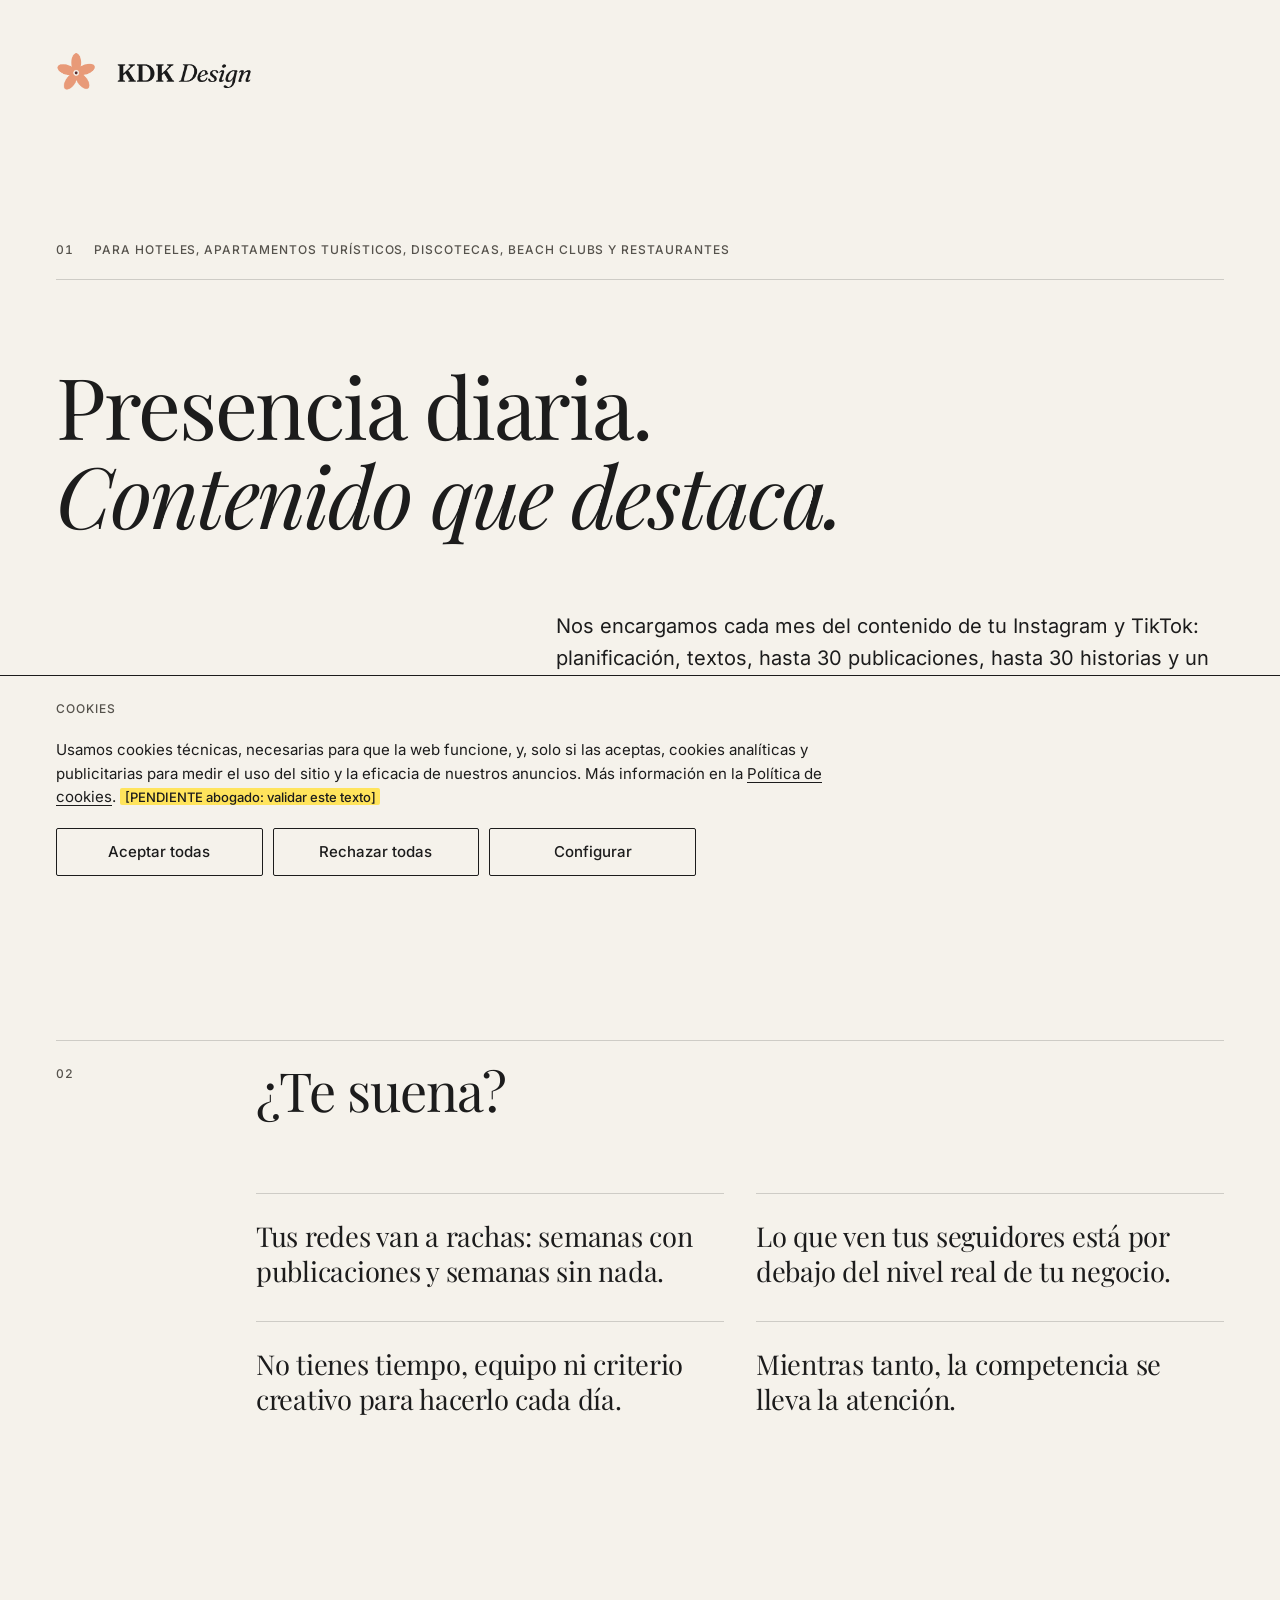
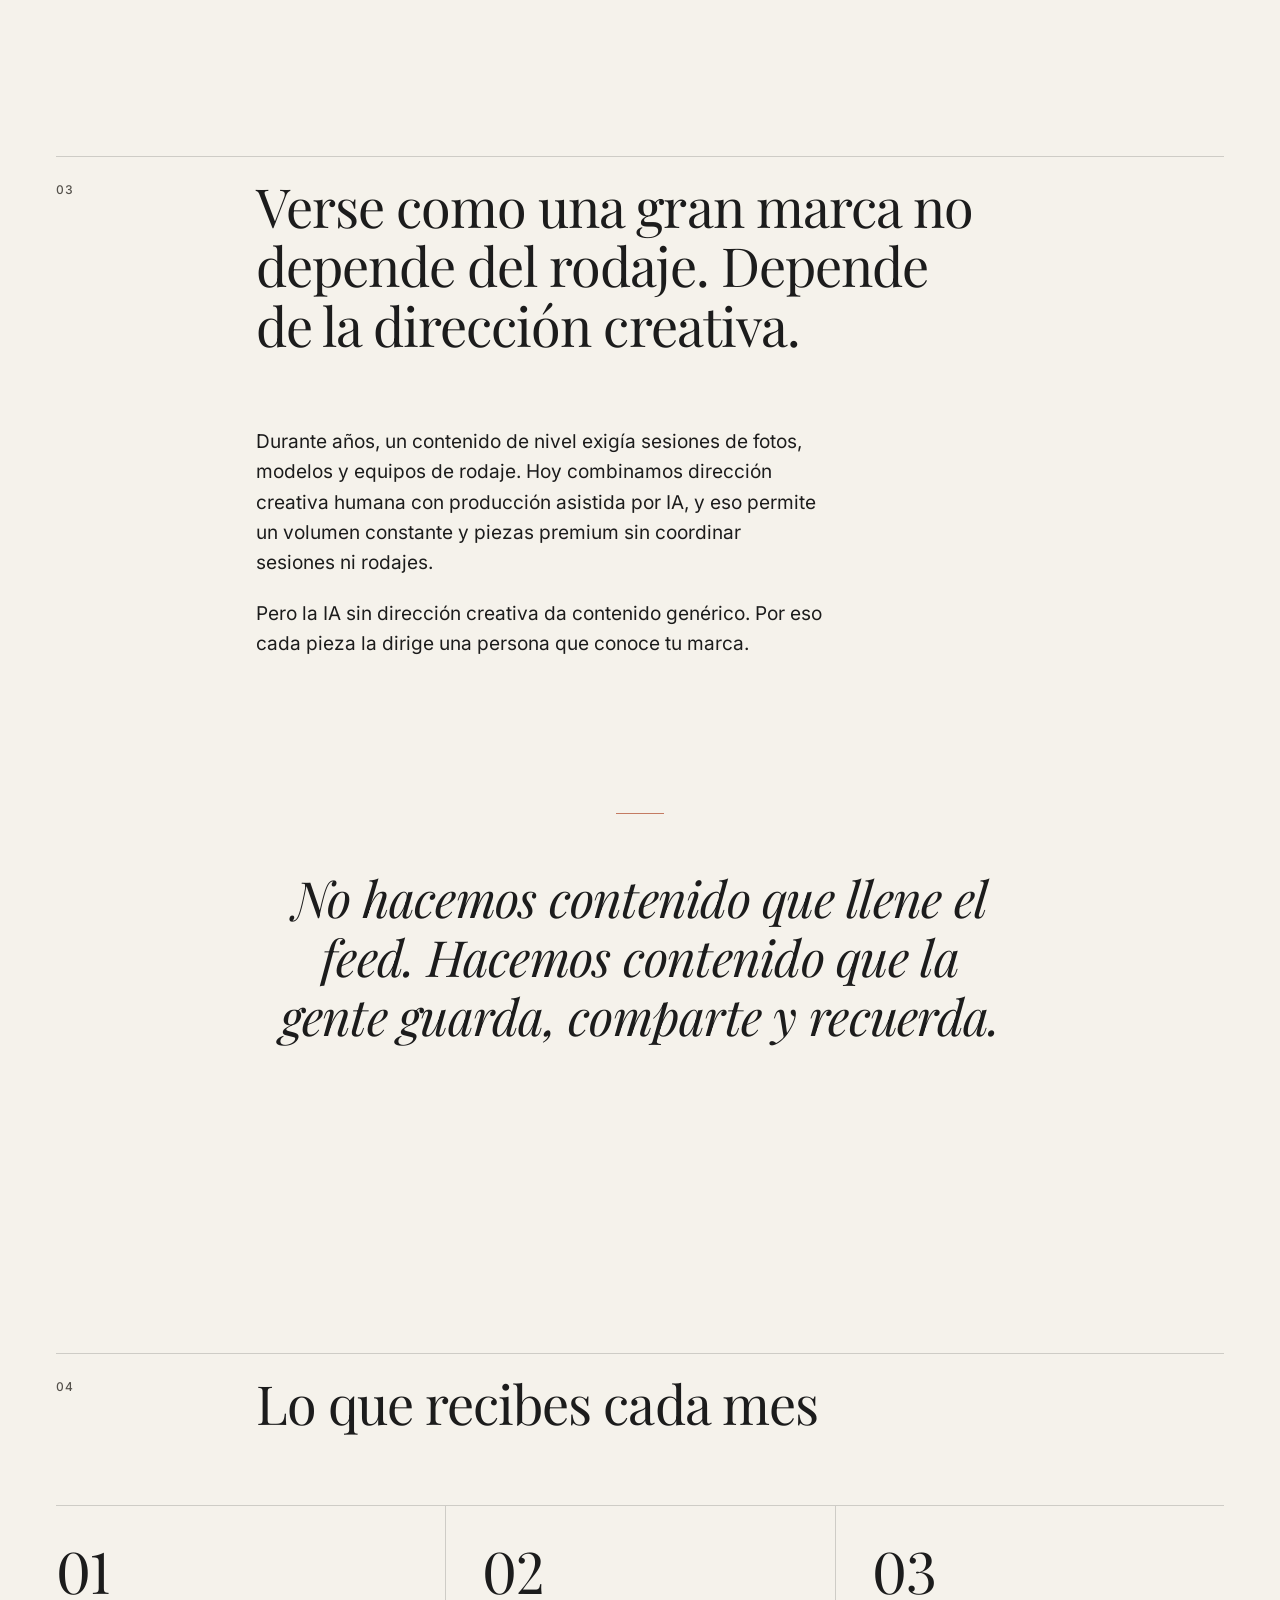
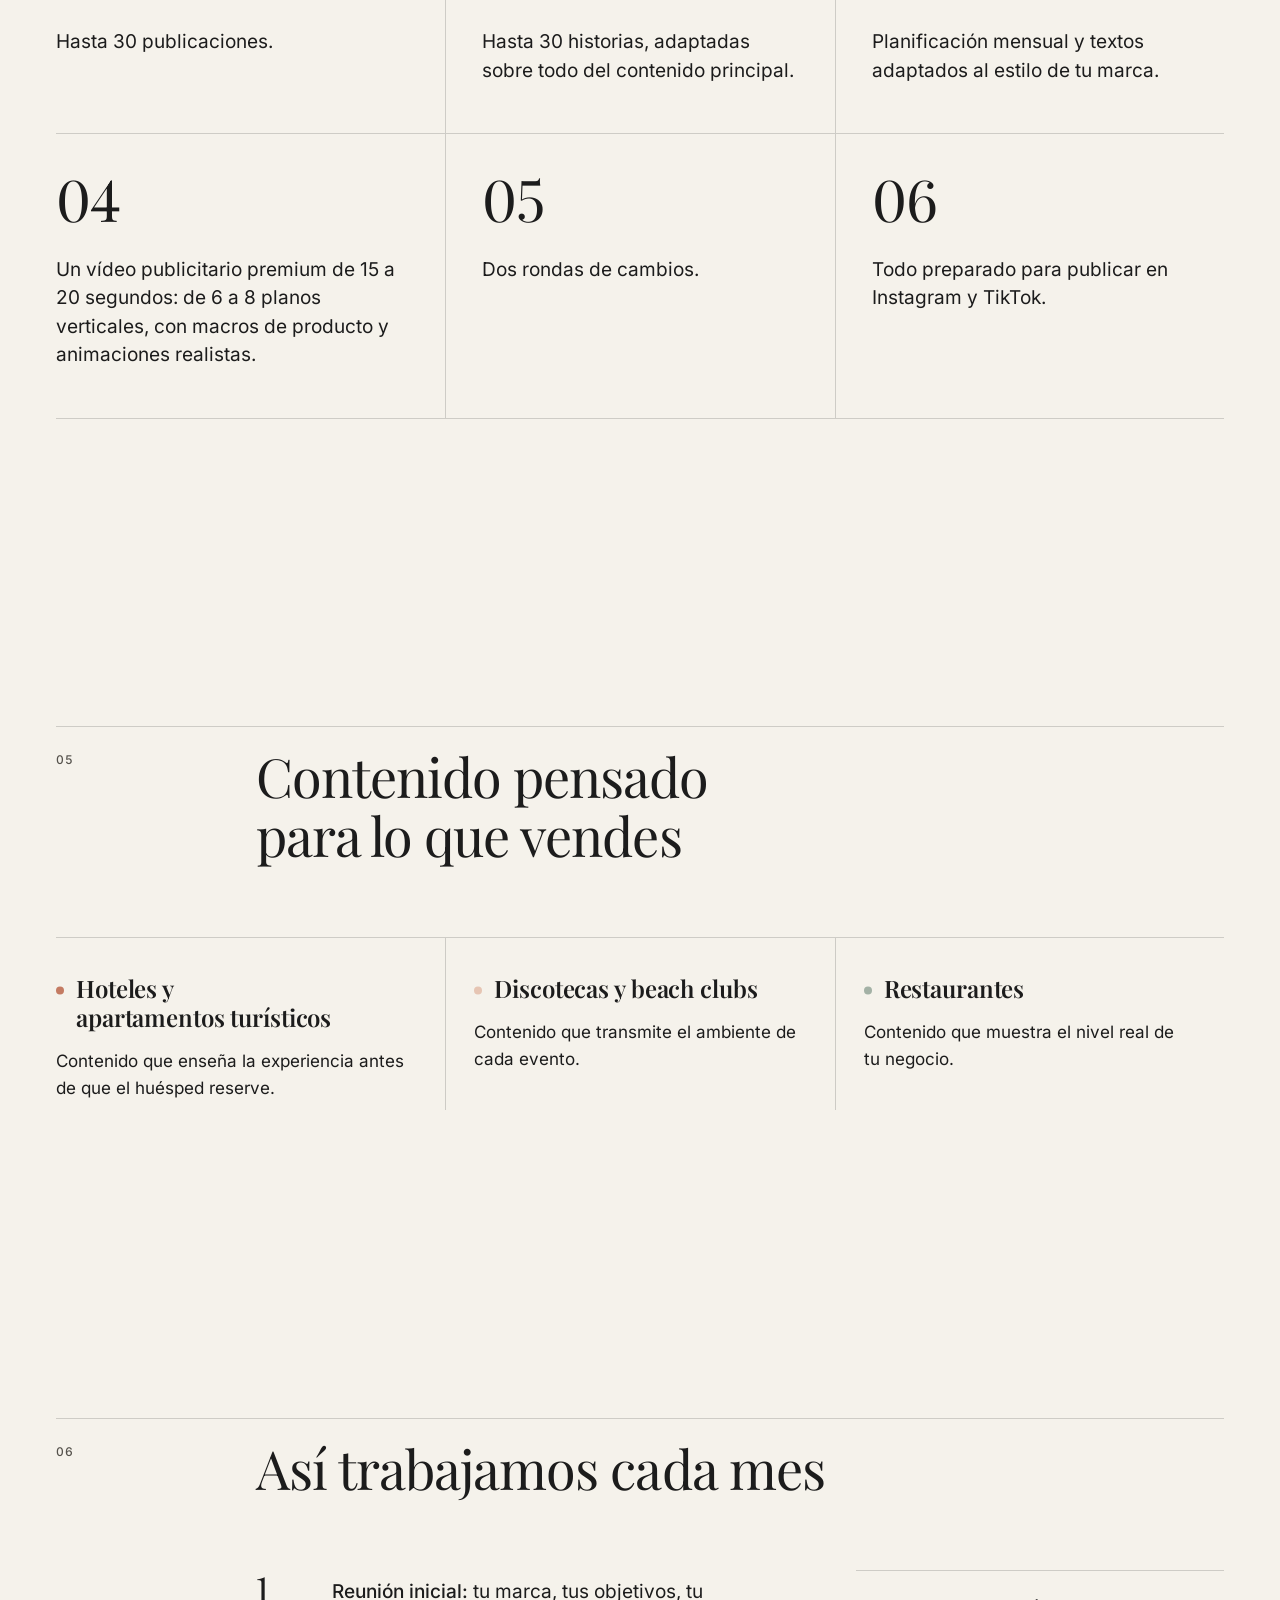
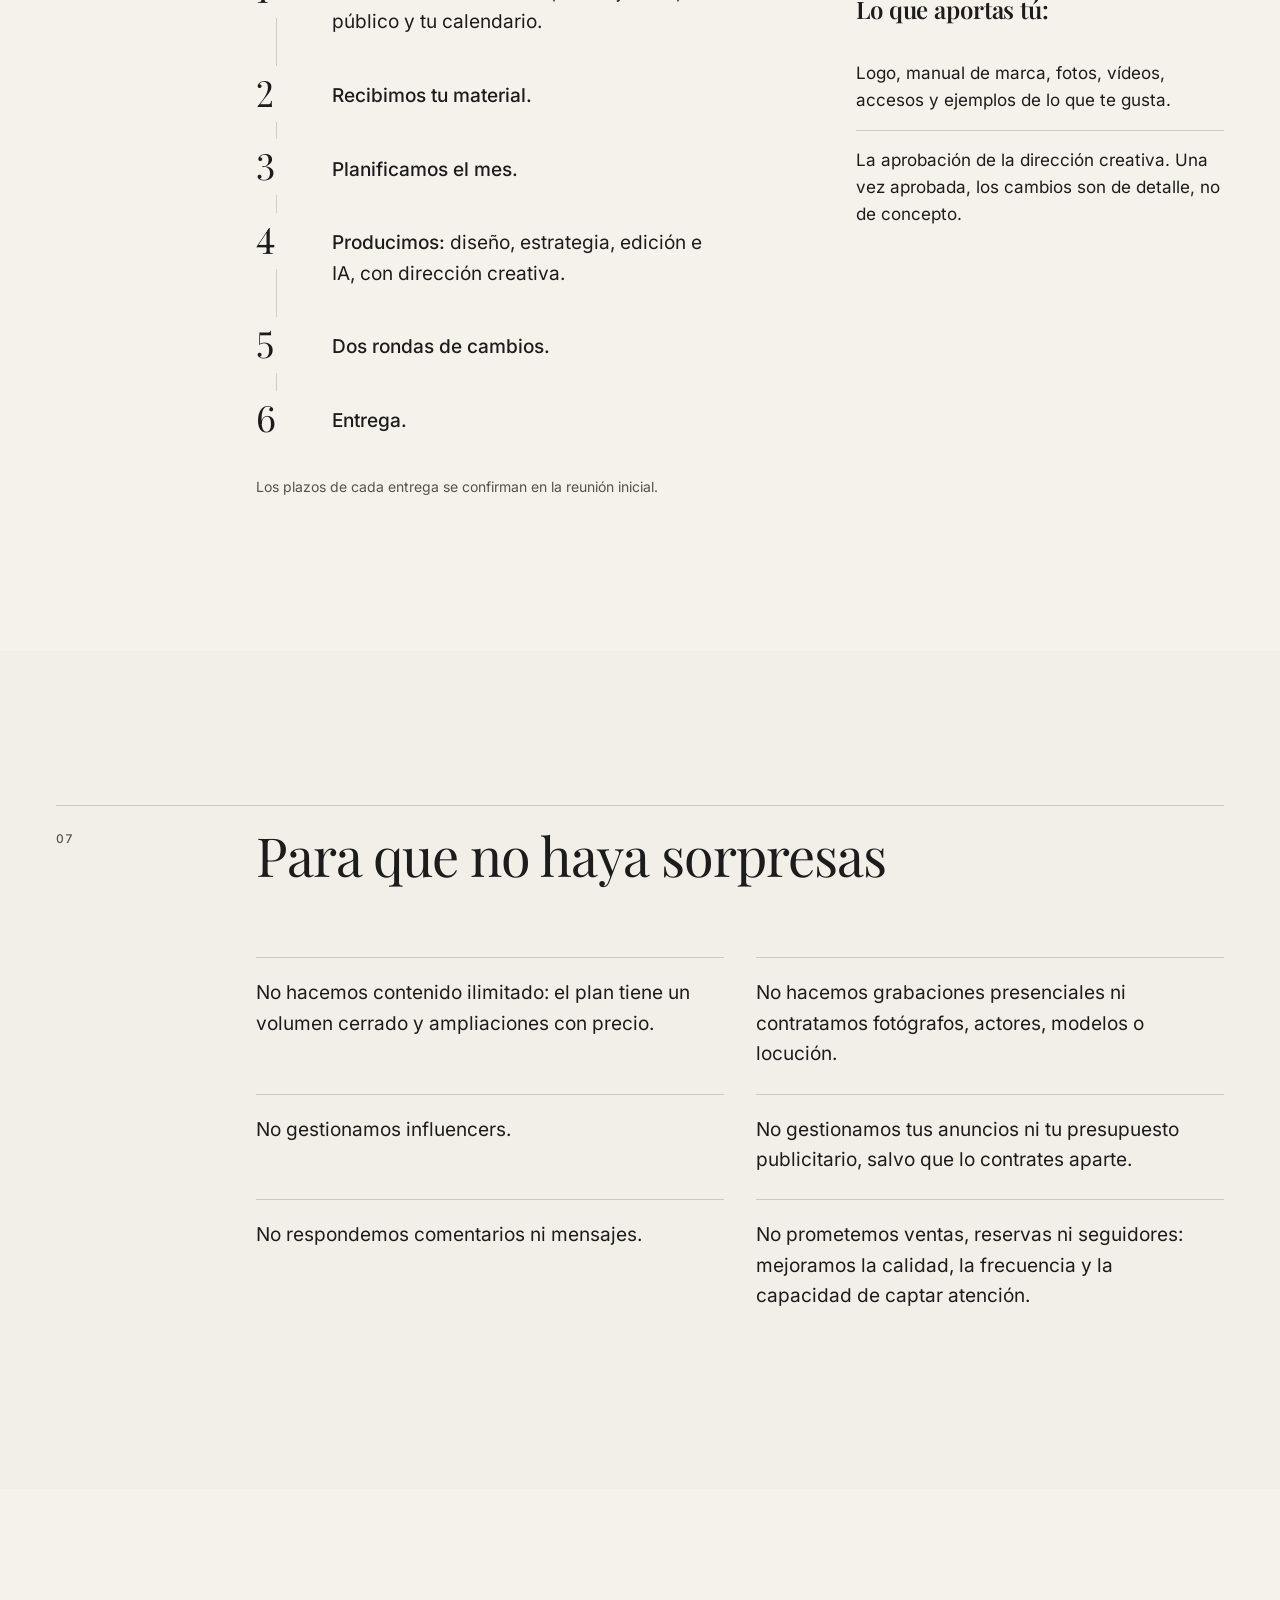
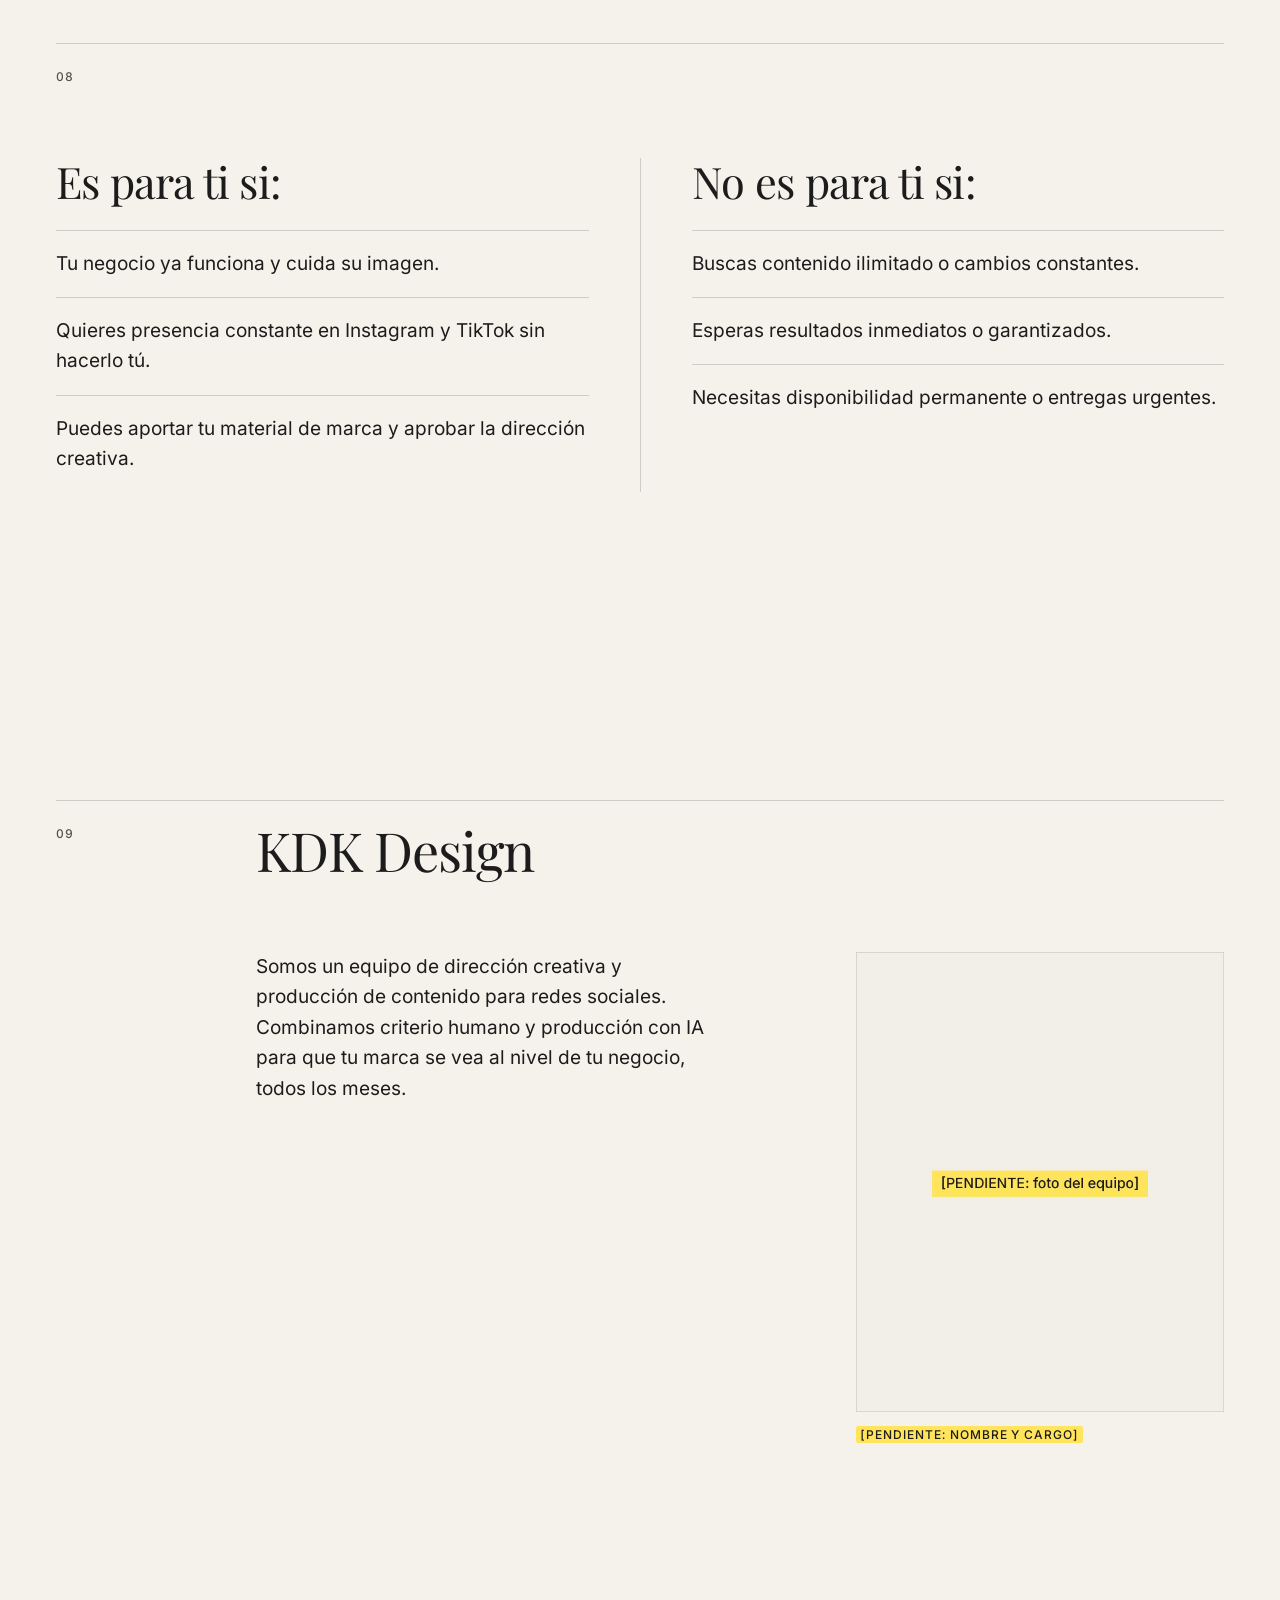
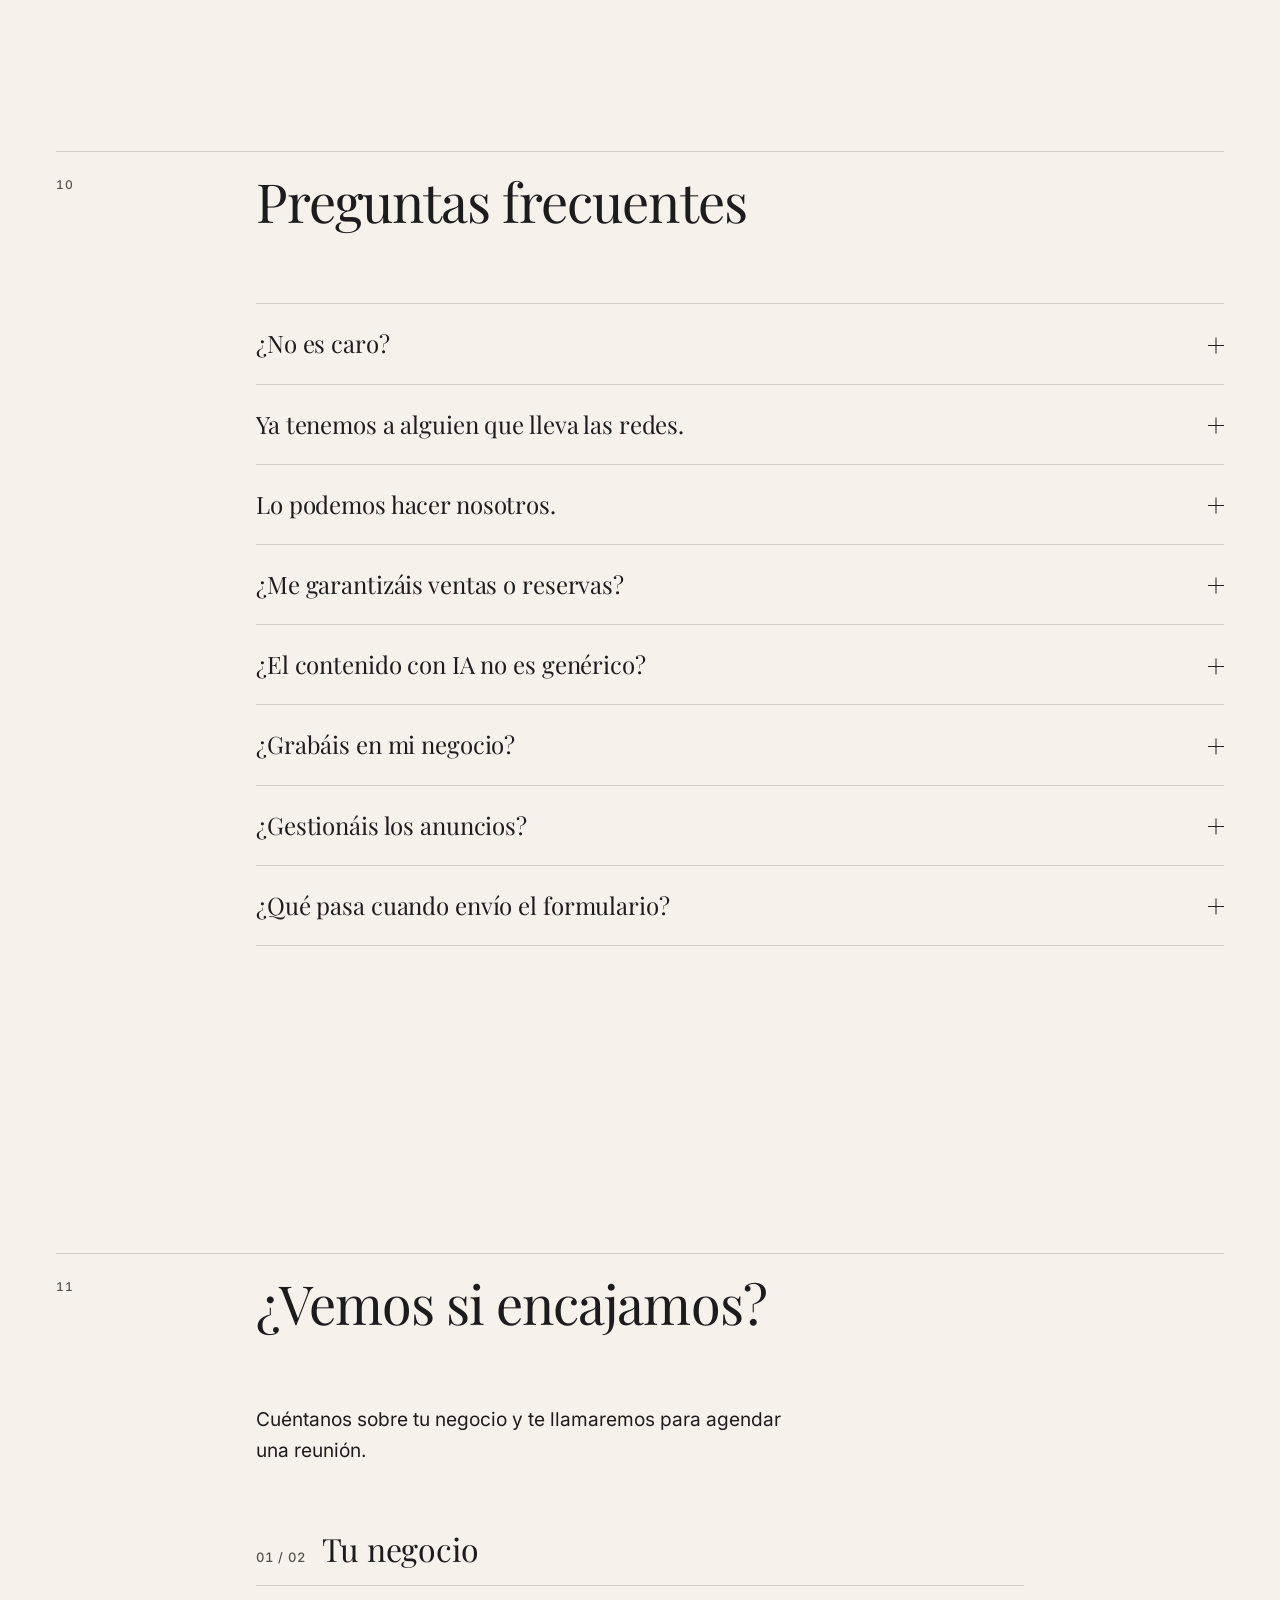
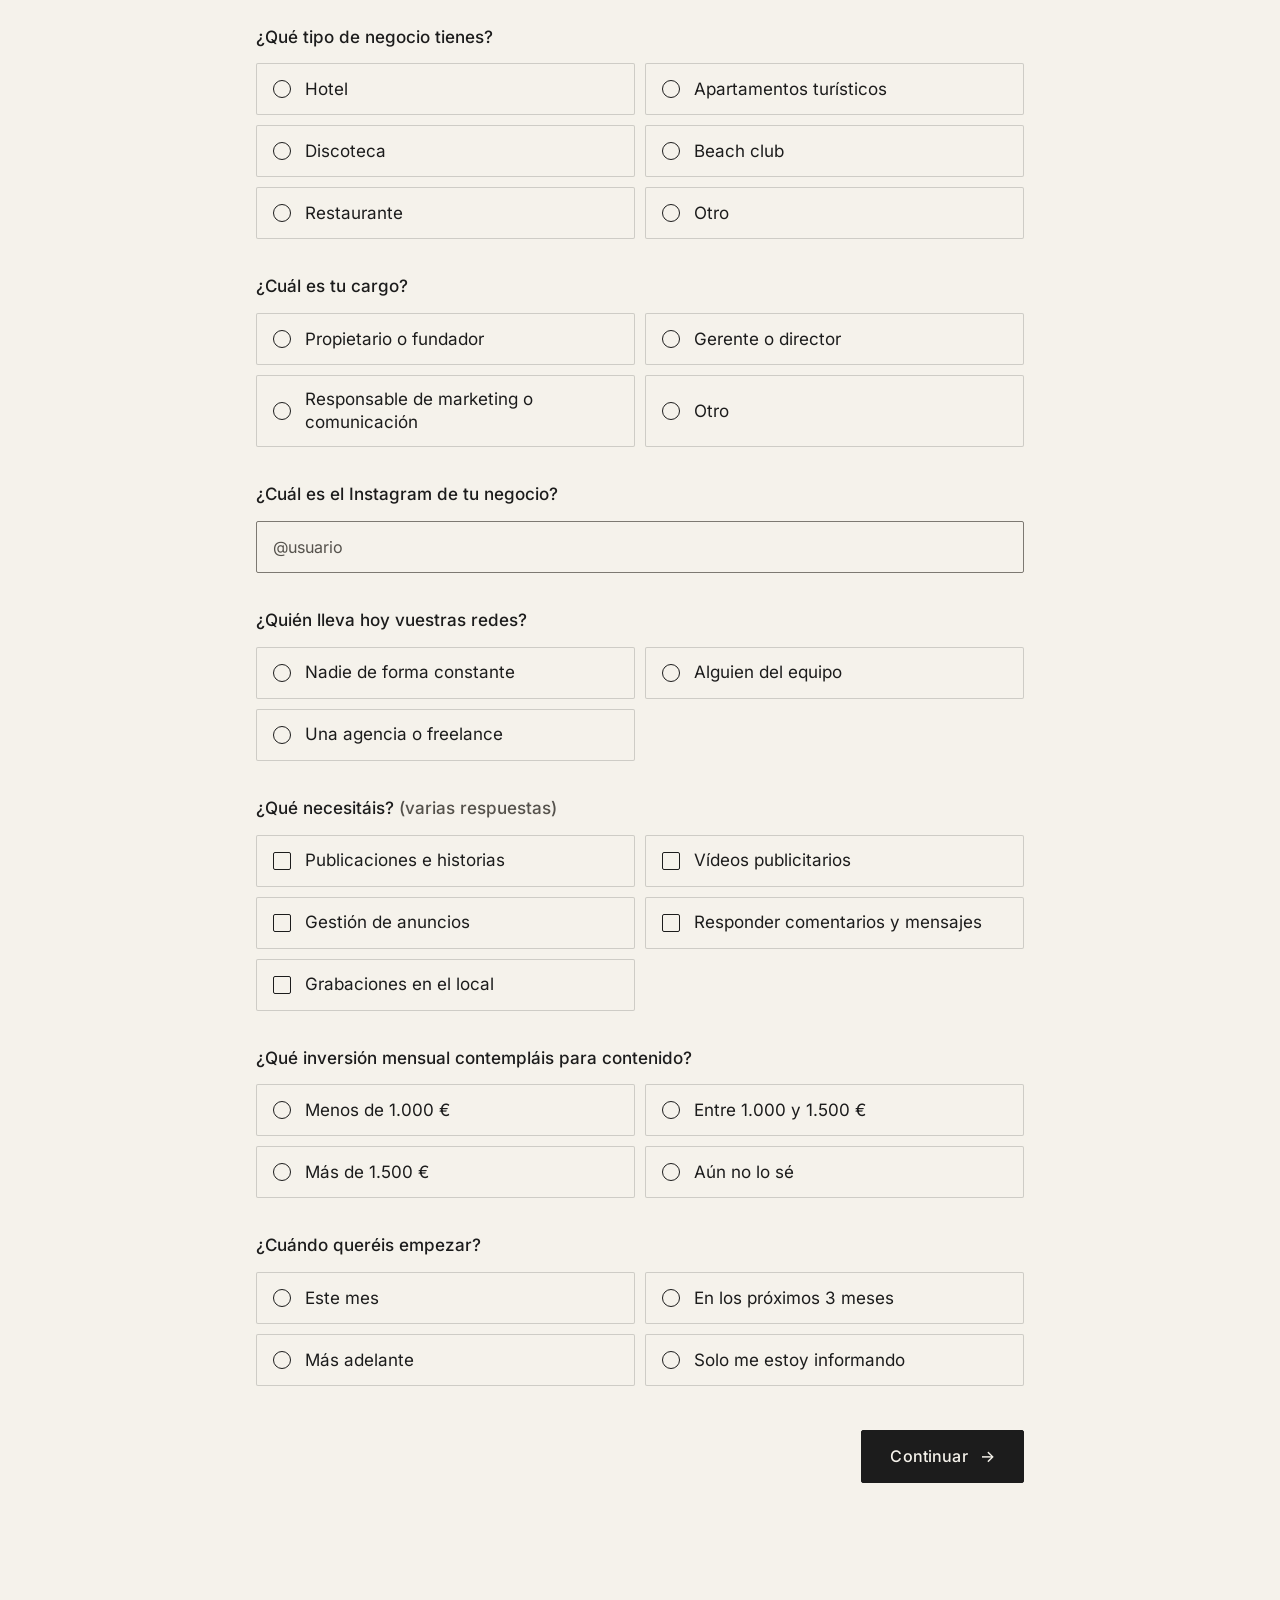
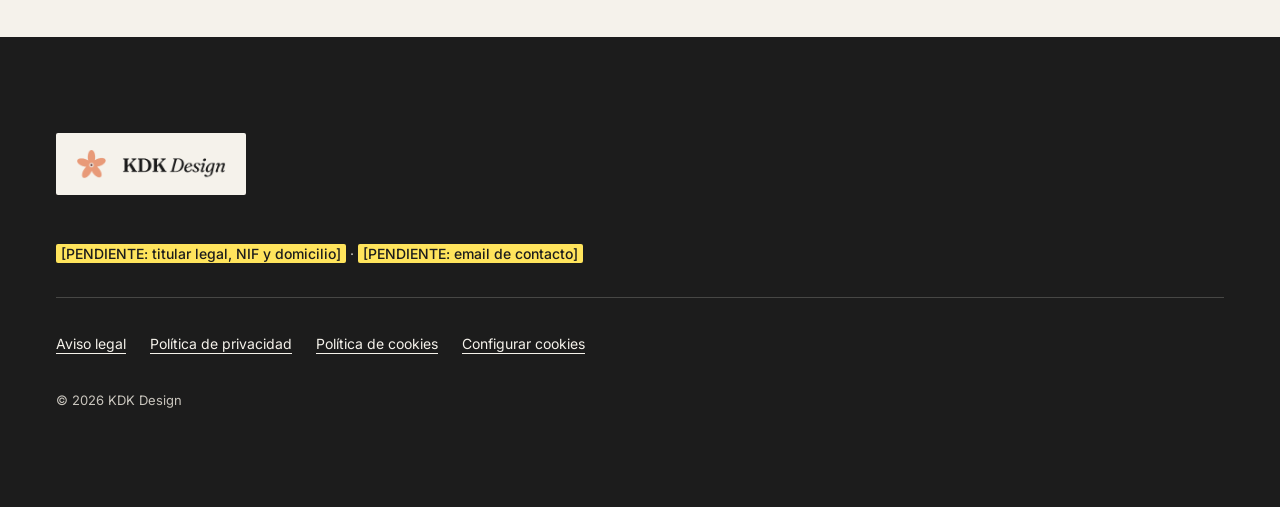
==== index.html @ 9c48042c "Landing de KDK Design: página, formulario, consentimiento y legales - index.html con el copy literal" ====
<!doctype html>
<html lang="es" data-raiz="">
<head>
  <meta charset="utf-8">
  <meta name="viewport" content="width=device-width, initial-scale=1, viewport-fit=cover">
  <title>KDK Design · Presencia diaria. Contenido que destaca.</title>
  <meta name="description" content="Nos encargamos cada mes del contenido de tu Instagram y TikTok: planificación, textos, hasta 30 publicaciones, hasta 30 historias y un vídeo publicitario premium. Tú apruebas la dirección creativa y nosotros producimos, sin que tengas que dedicarle tu día a día.">
  <!-- Landing de pauta: no se indexa, pero se siguen los enlaces. -->
  <meta name="robots" content="noindex, follow">
  <meta name="theme-color" content="#F5F2EB">
  <link rel="icon" type="image/png" sizes="64x64" href="assets/img/favicon.png">
  <link rel="apple-touch-icon" href="assets/img/apple-touch-icon.png">
  <link rel="preload" href="assets/fonts/playfair-display-400.woff2" as="font" type="font/woff2" crossorigin>
  <link rel="preload" href="assets/fonts/playfair-display-400-italic.woff2" as="font" type="font/woff2" crossorigin>
  <link rel="preload" href="assets/fonts/inter-400.woff2" as="font" type="font/woff2" crossorigin>
  <link rel="stylesheet" href="assets/css/styles.css">
  <script>document.documentElement.classList.add("js");</script>
  <!-- Configuración y consentimiento: se cargan antes que nada (consentimiento denegado por defecto). -->
  <script src="assets/js/config.js"></script>
  <script src="assets/js/consent.js"></script>
  <script src="assets/js/datalayer.js" defer></script>
  <script src="assets/js/portafolio.js" defer></script>
  <script src="assets/js/formulario.js" defer></script>
  <script src="assets/js/main.js" defer></script>
</head>
<body class="con-barra-fija">

  <header class="barra" id="inicio">
    <div class="contenedor">
      <a class="barra__logo" href="#inicio">
        <img src="assets/img/logo-kdk.png" alt="KDK Design" width="660" height="131">
      </a>
    </div>
  </header>

  <main>

    <!-- 01 · Cabecera (tipográfica, sin imágenes) -->
    <section class="cabecera" data-seccion aria-labelledby="titulo-cabecera">
      <div class="contenedor rejilla">
        <p class="cabecera__antetitulo meta">
          <span class="num" data-num aria-hidden="true">01</span>
          <span>Para hoteles, apartamentos turísticos, discotecas, beach clubs y restaurantes</span>
        </p>
        <h1 id="titulo-cabecera" class="cabecera__titulo">
          <span>Presencia diaria.</span>
          <span class="italica">Contenido que destaca.</span>
        </h1>
        <div class="cabecera__cuerpo">
          <p class="cabecera__subtitulo">Nos encargamos cada mes del contenido de tu Instagram y TikTok: planificación, textos, hasta 30 publicaciones, hasta 30 historias y un vídeo publicitario premium. Tú apruebas la dirección creativa y nosotros producimos, sin que tengas que dedicarle tu día a día.</p>
          <div class="cabecera__accion">
            <a class="cta" href="#formulario" data-cta="hero">Ver si encajamos <span class="flecha" aria-hidden="true">→</span></a>
            <p class="nota">Unas preguntas sobre tu negocio y te llamamos para agendar una reunión.</p>
          </div>
        </div>
      </div>
    </section>

    <!-- 02 · El problema -->
    <section class="seccion" data-seccion aria-labelledby="titulo-problema">
      <div class="contenedor rejilla">
        <header class="seccion__cabecera" data-reveal>
          <span class="num" data-num aria-hidden="true">02</span>
          <h2 id="titulo-problema">¿Te suena?</h2>
        </header>
        <ul class="problemas col-contenido" role="list" data-reveal>
          <li>Tus redes van a rachas: semanas con publicaciones y semanas sin nada.</li>
          <li>Lo que ven tus seguidores está por debajo del nivel real de tu negocio.</li>
          <li>No tienes tiempo, equipo ni criterio creativo para hacerlo cada día.</li>
          <li>Mientras tanto, la competencia se lleva la atención.</li>
        </ul>
      </div>
    </section>

    <!-- 03 · La idea -->
    <section class="seccion" data-seccion aria-labelledby="titulo-idea">
      <div class="contenedor rejilla">
        <header class="seccion__cabecera" data-reveal>
          <span class="num" data-num aria-hidden="true">03</span>
          <h2 id="titulo-idea">Verse como una gran marca no depende del rodaje. Depende de la dirección creativa.</h2>
        </header>
        <div class="idea__texto col-texto" data-reveal>
          <p>Durante años, un contenido de nivel exigía sesiones de fotos, modelos y equipos de rodaje. Hoy combinamos dirección creativa humana con producción asistida por IA, y eso permite un volumen constante y piezas premium sin coordinar sesiones ni rodajes.</p>
          <p>Pero la IA sin dirección creativa da contenido genérico. Por eso cada pieza la dirige una persona que conoce tu marca.</p>
        </div>
        <div class="cita" data-reveal>
          <p>No hacemos contenido que llene el feed. Hacemos contenido que la gente guarda, comparte y recuerda.</p>
        </div>
      </div>
    </section>

    <!-- 04 · Qué incluye cada mes -->
    <section class="seccion" id="incluye" data-seccion aria-labelledby="titulo-incluye">
      <div class="contenedor rejilla">
        <header class="seccion__cabecera" data-reveal>
          <span class="num" data-num aria-hidden="true">04</span>
          <h2 id="titulo-incluye">Lo que recibes cada mes</h2>
        </header>
        <ol class="incluye" role="list" data-reveal>
          <li><span class="incluye__num" aria-hidden="true">01</span><p>Hasta 30 publicaciones.</p></li>
          <li><span class="incluye__num" aria-hidden="true">02</span><p>Hasta 30 historias, adaptadas sobre todo del contenido principal.</p></li>
          <li><span class="incluye__num" aria-hidden="true">03</span><p>Planificación mensual y textos adaptados al estilo de tu marca.</p></li>
          <li><span class="incluye__num" aria-hidden="true">04</span><p>Un vídeo publicitario premium de 15 a 20 segundos: de 6 a 8 planos verticales, con macros de producto y animaciones realistas.</p></li>
          <li><span class="incluye__num" aria-hidden="true">05</span><p>Dos rondas de cambios.</p></li>
          <li><span class="incluye__num" aria-hidden="true">06</span><p>Todo preparado para publicar en Instagram y TikTok.</p></li>
        </ol>
      </div>
    </section>

    <!-- 05 · El vídeo premium y 06 · Portafolio: los inserta portafolio.js
         solo si hay VIDEO_URL y al menos 3 piezas en PORTAFOLIO (config.js). -->

    <!-- 07 · Por tipo de negocio -->
    <section class="seccion" data-seccion aria-labelledby="titulo-sectores">
      <div class="contenedor rejilla">
        <header class="seccion__cabecera" data-reveal>
          <span class="num" data-num aria-hidden="true">05</span>
          <h2 id="titulo-sectores">Contenido pensado para lo que vendes</h2>
        </header>
        <div class="sectores" data-reveal>
          <article class="sector">
            <h3><span class="punto punto--terracota" aria-hidden="true"></span>Hoteles y apartamentos turísticos</h3>
            <p>Contenido que enseña la experiencia antes de que el huésped reserve.</p>
          </article>
          <article class="sector">
            <h3><span class="punto punto--melocoton" aria-hidden="true"></span>Discotecas y beach clubs</h3>
            <p>Contenido que transmite el ambiente de cada evento.</p>
          </article>
          <article class="sector">
            <h3><span class="punto punto--salvia" aria-hidden="true"></span>Restaurantes</h3>
            <p>Contenido que muestra el nivel real de tu negocio.</p>
          </article>
        </div>
      </div>
    </section>

    <!-- 08 · Cómo trabajamos -->
    <section class="seccion" data-seccion aria-labelledby="titulo-trabajo">
      <div class="contenedor rejilla">
        <header class="seccion__cabecera" data-reveal>
          <span class="num" data-num aria-hidden="true">06</span>
          <h2 id="titulo-trabajo">Así trabajamos cada mes</h2>
        </header>
        <div class="pasos-bloque col-contenido" data-reveal>
          <ol class="pasos" role="list">
            <li><span class="paso__num" aria-hidden="true">1</span><p><strong>Reunión inicial:</strong> tu marca, tus objetivos, tu público y tu calendario.</p></li>
            <li><span class="paso__num" aria-hidden="true">2</span><p><strong>Recibimos tu material.</strong></p></li>
            <li><span class="paso__num" aria-hidden="true">3</span><p><strong>Planificamos el mes.</strong></p></li>
            <li><span class="paso__num" aria-hidden="true">4</span><p><strong>Producimos:</strong> diseño, estrategia, edición e IA, con dirección creativa.</p></li>
            <li><span class="paso__num" aria-hidden="true">5</span><p><strong>Dos rondas de cambios.</strong></p></li>
            <li><span class="paso__num" aria-hidden="true">6</span><p><strong>Entrega.</strong></p></li>
          </ol>
          <p class="trabajo__nota nota">Los plazos de cada entrega se confirman en la reunión inicial.</p>
        </div>
        <div class="aportas col-contenido" data-reveal>
          <h3>Lo que aportas tú:</h3>
          <ul role="list">
            <li>Logo, manual de marca, fotos, vídeos, accesos y ejemplos de lo que te gusta.</li>
            <li>La aprobación de la dirección creativa. Una vez aprobada, los cambios son de detalle, no de concepto.</li>
          </ul>
        </div>
      </div>
    </section>

    <!-- 09 · Lo que no hacemos -->
    <section class="seccion seccion--calida" data-seccion aria-labelledby="titulo-no-hacemos">
      <div class="contenedor rejilla">
        <header class="seccion__cabecera" data-reveal>
          <span class="num" data-num aria-hidden="true">07</span>
          <h2 id="titulo-no-hacemos">Para que no haya sorpresas</h2>
        </header>
        <ul class="no-hacemos col-contenido" role="list" data-reveal>
          <li>No hacemos contenido ilimitado: el plan tiene un volumen cerrado y ampliaciones con precio.</li>
          <li>No hacemos grabaciones presenciales ni contratamos fotógrafos, actores, modelos o locución.</li>
          <li>No gestionamos influencers.</li>
          <li>No gestionamos tus anuncios ni tu presupuesto publicitario, salvo que lo contrates aparte.</li>
          <li>No respondemos comentarios ni mensajes.</li>
          <li>No prometemos ventas, reservas ni seguidores: mejoramos la calidad, la frecuencia y la capacidad de captar atención.</li>
        </ul>
      </div>
    </section>

    <!-- 10 · Para quién es y para quién no -->
    <section class="seccion" data-seccion aria-labelledby="titulo-es-para-ti titulo-no-es-para-ti">
      <div class="contenedor rejilla">
        <div class="seccion__cabecera" data-reveal>
          <span class="num" data-num aria-hidden="true">08</span>
        </div>
        <div class="encaje" data-reveal>
          <div class="encaje__columna">
            <h2 id="titulo-es-para-ti">Es para ti si:</h2>
            <ul role="list">
              <li>Tu negocio ya funciona y cuida su imagen.</li>
              <li>Quieres presencia constante en Instagram y TikTok sin hacerlo tú.</li>
              <li>Puedes aportar tu material de marca y aprobar la dirección creativa.</li>
            </ul>
          </div>
          <div class="encaje__columna">
            <h2 id="titulo-no-es-para-ti">No es para ti si:</h2>
            <ul role="list">
              <li>Buscas contenido ilimitado o cambios constantes.</li>
              <li>Esperas resultados inmediatos o garantizados.</li>
              <li>Necesitas disponibilidad permanente o entregas urgentes.</li>
            </ul>
          </div>
        </div>
      </div>
    </section>

    <!-- 11 · Quiénes somos -->
    <section class="seccion" data-seccion aria-labelledby="titulo-equipo">
      <div class="contenedor rejilla">
        <header class="seccion__cabecera" data-reveal>
          <span class="num" data-num aria-hidden="true">09</span>
          <h2 id="titulo-equipo">KDK Design</h2>
        </header>
        <div class="equipo__texto col-contenido" data-reveal>
          <p>Somos un equipo de dirección creativa y producción de contenido para redes sociales. Combinamos criterio humano y producción con IA para que tu marca se vea al nivel de tu negocio, todos los meses.</p>
        </div>
        <figure class="equipo__foto" data-reveal>
          <!-- Sustituye assets/img/foto-equipo.jpg por la foto real y ajusta width/height a sus medidas. -->
          <img src="assets/img/foto-equipo.jpg" alt="Equipo de KDK Design" width="1200" height="1500" loading="lazy" decoding="async">
          <figcaption class="meta" data-pie-foto><span class="pendiente">[PENDIENTE: nombre y cargo]</span></figcaption>
        </figure>
      </div>
    </section>

    <!-- 12 · Preguntas frecuentes -->
    <section class="seccion" data-seccion aria-labelledby="titulo-faq">
      <div class="contenedor rejilla">
        <header class="seccion__cabecera" data-reveal>
          <span class="num" data-num aria-hidden="true">10</span>
          <h2 id="titulo-faq">Preguntas frecuentes</h2>
        </header>
        <div class="faq col-contenido" data-reveal>
          <details>
            <summary><span class="faq__pregunta">¿No es caro?</span><span class="faq__icono" aria-hidden="true"></span></summary>
            <p class="faq__respuesta">Incluye planificación, hasta 30 publicaciones, hasta 30 historias, textos, adaptación a tu marca y un vídeo premium al mes. Sustituye coordinar a varias personas, con un coste controlado.</p>
          </details>
          <details>
            <summary><span class="faq__pregunta">Ya tenemos a alguien que lleva las redes.</span><span class="faq__icono" aria-hidden="true"></span></summary>
            <p class="faq__respuesta">Complementamos, no sustituimos: más capacidad, dirección creativa y piezas premium.</p>
          </details>
          <details>
            <summary><span class="faq__pregunta">Lo podemos hacer nosotros.</span><span class="faq__icono" aria-hidden="true"></span></summary>
            <p class="faq__respuesta">Pregúntate cuánto tiempo os consume, con qué frecuencia publicáis y si lo que publicáis refleja el nivel de vuestro negocio.</p>
          </details>
          <details>
            <summary><span class="faq__pregunta">¿Me garantizáis ventas o reservas?</span><span class="faq__icono" aria-hidden="true"></span></summary>
            <p class="faq__respuesta">No prometemos ventas ni reservas. Mejoramos la calidad, la frecuencia y la capacidad de captar atención. El resultado depende también de tu oferta, tu reputación, tus precios y cómo vendes.</p>
          </details>
          <details>
            <summary><span class="faq__pregunta">¿El contenido con IA no es genérico?</span><span class="faq__icono" aria-hidden="true"></span></summary>
            <p class="faq__respuesta">Solo si se usa sin dirección creativa. Cada pieza la dirige una persona que conoce tu marca.</p>
          </details>
          <details>
            <summary><span class="faq__pregunta">¿Grabáis en mi negocio?</span><span class="faq__icono" aria-hidden="true"></span></summary>
            <p class="faq__respuesta">No hacemos grabaciones presenciales. Trabajamos con tu material y con producción asistida por IA.</p>
          </details>
          <details>
            <summary><span class="faq__pregunta">¿Gestionáis los anuncios?</span><span class="faq__icono" aria-hidden="true"></span></summary>
            <p class="faq__respuesta">No están incluidos. Se pueden contratar aparte.</p>
          </details>
          <details>
            <summary><span class="faq__pregunta">¿Qué pasa cuando envío el formulario?</span><span class="faq__icono" aria-hidden="true"></span></summary>
            <p class="faq__respuesta">En unos minutos te llamará el asistente de inteligencia artificial de KDK Design para confirmar tu interés y agendar una reunión con nuestro equipo.</p>
          </details>
        </div>
      </div>
    </section>

    <!-- 13 · Cierre y formulario -->
    <section class="seccion" id="formulario" data-seccion aria-labelledby="titulo-formulario">
      <div class="contenedor rejilla">
        <header class="seccion__cabecera">
          <span class="num" data-num aria-hidden="true">11</span>
          <h2 id="titulo-formulario">¿Vemos si encajamos?</h2>
        </header>
        <div class="formulario__intro col-contenido">
          <p>Cuéntanos sobre tu negocio y te llamaremos para agendar una reunión.</p>
        </div>

        <div class="formulario__caja" data-form-caja>
          <noscript>
            <p class="formulario__error-envio">Para enviar el formulario necesitas activar JavaScript en tu navegador.</p>
          </noscript>

          <form id="form-lead" class="formulario" novalidate>

            <!-- Paso 1 · Tu negocio -->
            <div class="formulario__paso" data-paso="1" data-activo="true">
              <h3 class="formulario__paso-titulo" tabindex="-1"><span class="num">01 / 02</span>Tu negocio</h3>

              <fieldset class="campo" data-campo="tipo_negocio">
                <legend class="campo__etiqueta">¿Qué tipo de negocio tienes?</legend>
                <div class="opciones">
                  <label class="opcion"><input type="radio" name="tipo_negocio" value="hotel" required><span>Hotel</span></label>
                  <label class="opcion"><input type="radio" name="tipo_negocio" value="apartamentos-turisticos"><span>Apartamentos turísticos</span></label>
                  <label class="opcion"><input type="radio" name="tipo_negocio" value="discoteca"><span>Discoteca</span></label>
                  <label class="opcion"><input type="radio" name="tipo_negocio" value="beach-club"><span>Beach club</span></label>
                  <label class="opcion"><input type="radio" name="tipo_negocio" value="restaurante"><span>Restaurante</span></label>
                  <label class="opcion"><input type="radio" name="tipo_negocio" value="otro"><span>Otro</span></label>
                </div>
                <p class="campo__error" id="error-tipo_negocio"></p>
              </fieldset>

              <fieldset class="campo" data-campo="cargo">
                <legend class="campo__etiqueta">¿Cuál es tu cargo?</legend>
                <div class="opciones">
                  <label class="opcion"><input type="radio" name="cargo" value="propietario-fundador" required><span>Propietario o fundador</span></label>
                  <label class="opcion"><input type="radio" name="cargo" value="gerente-director"><span>Gerente o director</span></label>
                  <label class="opcion"><input type="radio" name="cargo" value="responsable-marketing"><span>Responsable de marketing o comunicación</span></label>
                  <label class="opcion"><input type="radio" name="cargo" value="otro"><span>Otro</span></label>
                </div>
                <p class="campo__error" id="error-cargo"></p>
              </fieldset>

              <div class="campo" data-campo="instagram">
                <label class="campo__etiqueta" for="f-instagram">¿Cuál es el Instagram de tu negocio?</label>
                <input class="campo__control" id="f-instagram" name="instagram" type="text" placeholder="@usuario" autocomplete="off" autocapitalize="none" autocorrect="off" spellcheck="false" maxlength="200" required>
                <p class="campo__error" id="error-instagram"></p>
              </div>

              <fieldset class="campo" data-campo="gestion_actual">
                <legend class="campo__etiqueta">¿Quién lleva hoy vuestras redes?</legend>
                <div class="opciones">
                  <label class="opcion"><input type="radio" name="gestion_actual" value="nadie" required><span>Nadie de forma constante</span></label>
                  <label class="opcion"><input type="radio" name="gestion_actual" value="alguien-del-equipo"><span>Alguien del equipo</span></label>
                  <label class="opcion"><input type="radio" name="gestion_actual" value="agencia-freelance"><span>Una agencia o freelance</span></label>
                </div>
                <p class="campo__error" id="error-gestion_actual"></p>
              </fieldset>

              <fieldset class="campo" data-campo="necesidades">
                <legend class="campo__etiqueta">¿Qué necesitáis? <span class="texto-suave">(varias respuestas)</span></legend>
                <div class="opciones">
                  <label class="opcion"><input type="checkbox" name="necesidades" value="publicaciones-historias"><span>Publicaciones e historias</span></label>
                  <label class="opcion"><input type="checkbox" name="necesidades" value="videos-publicitarios"><span>Vídeos publicitarios</span></label>
                  <label class="opcion"><input type="checkbox" name="necesidades" value="gestion-anuncios"><span>Gestión de anuncios</span></label>
                  <label class="opcion"><input type="checkbox" name="necesidades" value="responder-comentarios-mensajes"><span>Responder comentarios y mensajes</span></label>
                  <label class="opcion"><input type="checkbox" name="necesidades" value="grabaciones-local"><span>Grabaciones en el local</span></label>
                </div>
                <p class="campo__error" id="error-necesidades"></p>
              </fieldset>

              <fieldset class="campo" data-campo="inversion_mensual">
                <legend class="campo__etiqueta">¿Qué inversión mensual contempláis para contenido?</legend>
                <div class="opciones">
                  <label class="opcion"><input type="radio" name="inversion_mensual" value="menos-1000" required><span>Menos de 1.000 €</span></label>
                  <label class="opcion"><input type="radio" name="inversion_mensual" value="1000-1500"><span>Entre 1.000 y 1.500 €</span></label>
                  <label class="opcion"><input type="radio" name="inversion_mensual" value="mas-1500"><span>Más de 1.500 €</span></label>
                  <label class="opcion"><input type="radio" name="inversion_mensual" value="no-lo-se"><span>Aún no lo sé</span></label>
                </div>
                <p class="campo__error" id="error-inversion_mensual"></p>
              </fieldset>

              <fieldset class="campo" data-campo="plazo_inicio">
                <legend class="campo__etiqueta">¿Cuándo queréis empezar?</legend>
                <div class="opciones">
                  <label class="opcion"><input type="radio" name="plazo_inicio" value="este-mes" required><span>Este mes</span></label>
                  <label class="opcion"><input type="radio" name="plazo_inicio" value="proximos-3-meses"><span>En los próximos 3 meses</span></label>
                  <label class="opcion"><input type="radio" name="plazo_inicio" value="mas-adelante"><span>Más adelante</span></label>
                  <label class="opcion"><input type="radio" name="plazo_inicio" value="solo-informando"><span>Solo me estoy informando</span></label>
                </div>
                <p class="campo__error" id="error-plazo_inicio"></p>
              </fieldset>

              <div class="formulario__acciones formulario__acciones--fin">
                <button class="cta" type="button" data-accion="continuar">Continuar <span class="flecha" aria-hidden="true">→</span></button>
              </div>
            </div>

            <!-- Paso 2 · Contacto -->
            <div class="formulario__paso" data-paso="2" data-activo="false">
              <h3 class="formulario__paso-titulo" tabindex="-1"><span class="num">02 / 02</span>Contacto</h3>

              <div class="campo" data-campo="nombre">
                <label class="campo__etiqueta" for="f-nombre">Nombre</label>
                <input class="campo__control" id="f-nombre" name="nombre" type="text" autocomplete="name" maxlength="120" required>
                <p class="campo__error" id="error-nombre"></p>
              </div>

              <div class="campo" data-campo="negocio">
                <label class="campo__etiqueta" for="f-negocio">Negocio</label>
                <input class="campo__control" id="f-negocio" name="negocio" type="text" autocomplete="organization" maxlength="160" required>
                <p class="campo__error" id="error-negocio"></p>
              </div>

              <div class="campo" data-campo="email">
                <label class="campo__etiqueta" for="f-email">Email</label>
                <input class="campo__control" id="f-email" name="email" type="email" inputmode="email" autocomplete="email" autocapitalize="none" spellcheck="false" maxlength="254" required>
                <p class="campo__error" id="error-email"></p>
              </div>

              <div class="campo" data-campo="telefono">
                <label class="campo__etiqueta" for="f-telefono">Teléfono móvil</label>
                <div class="telefono">
                  <label class="visualmente-oculto" for="f-prefijo">Prefijo del teléfono</label>
                  <select class="campo__control campo__control--select" id="f-prefijo" name="telefono_prefijo" autocomplete="tel-country-code">
                    <option value="+34" selected>+34 · España</option>
                    <option value="+351">+351 · Portugal</option>
                    <option value="+376">+376 · Andorra</option>
                    <option value="+33">+33 · Francia</option>
                    <option value="+39">+39 · Italia</option>
                    <option value="+49">+49 · Alemania</option>
                    <option value="+44">+44 · Reino Unido</option>
                    <option value="+353">+353 · Irlanda</option>
                    <option value="+31">+31 · Países Bajos</option>
                    <option value="+32">+32 · Bélgica</option>
                    <option value="+41">+41 · Suiza</option>
                    <option value="+43">+43 · Austria</option>
                    <option value="+45">+45 · Dinamarca</option>
                    <option value="+46">+46 · Suecia</option>
                    <option value="+47">+47 · Noruega</option>
                    <option value="+30">+30 · Grecia</option>
                    <option value="+356">+356 · Malta</option>
                    <option value="+1">+1 · EE. UU. y Canadá</option>
                    <option value="+52">+52 · México</option>
                    <option value="+54">+54 · Argentina</option>
                    <option value="+56">+56 · Chile</option>
                    <option value="+57">+57 · Colombia</option>
                    <option value="+51">+51 · Perú</option>
                    <option value="+593">+593 · Ecuador</option>
                    <option value="+598">+598 · Uruguay</option>
                    <option value="+58">+58 · Venezuela</option>
                    <option value="+971">+971 · Emiratos Árabes Unidos</option>
                  </select>
                  <input class="campo__control" id="f-telefono" name="telefono" type="tel" inputmode="tel" autocomplete="tel-national" maxlength="20" required>
                </div>
                <p class="campo__error" id="error-telefono"></p>
              </div>

              <div class="campo" data-campo="comentario">
                <label class="campo__etiqueta" for="f-comentario">¿Algo más que debamos saber? <span class="opcional">(opcional)</span></label>
                <textarea class="campo__control" id="f-comentario" name="comentario" maxlength="500" rows="4" aria-describedby="contador-comentario"></textarea>
                <span class="campo__contador nota" id="contador-comentario">0 / 500 caracteres</span>
              </div>

              <div class="casillas">
                <p class="pendiente">[PENDIENTE abogado: validar los textos de las casillas]</p>

                <div class="casilla" data-campo="acepta_privacidad">
                  <input type="checkbox" id="f-acepta_privacidad" name="acepta_privacidad" value="true" required>
                  <label for="f-acepta_privacidad">He leído y acepto la <a href="legal/politica-privacidad.html" target="_blank" rel="noopener">política de privacidad</a>.</label>
                  <p class="campo__error" id="error-acepta_privacidad"></p>
                </div>

                <div class="casilla" data-campo="acepta_llamada_ia">
                  <input type="checkbox" id="f-acepta_llamada_ia" name="acepta_llamada_ia" value="true" required>
                  <label for="f-acepta_llamada_ia">Acepto recibir una llamada de KDK Design, realizada por un asistente de inteligencia artificial, para confirmar mi interés y agendar una reunión.</label>
                  <p class="campo__error" id="error-acepta_llamada_ia"></p>
                </div>

                <div class="casilla" data-campo="acepta_comunicaciones">
                  <input type="checkbox" id="f-acepta_comunicaciones" name="acepta_comunicaciones" value="true">
                  <label for="f-acepta_comunicaciones">Quiero recibir comunicaciones comerciales de KDK Design por email. Puedo darme de baja cuando quiera. <span class="opcional">(opcional)</span></label>
                </div>

                <div class="casilla" data-campo="acepta_medicion_publicitaria">
                  <input type="checkbox" id="f-acepta_medicion_publicitaria" name="acepta_medicion_publicitaria" value="true">
                  <label for="f-acepta_medicion_publicitaria">Acepto que mis datos de contacto se compartan cifrados con Meta para medir la eficacia de los anuncios. <span class="opcional">(opcional)</span> <span class="pendiente">[PENDIENTE abogado: mantener o eliminar]</span></label>
                </div>
              </div>

              <!-- Campos ocultos: se rellenan con formulario.js al enviar. -->
              <input type="hidden" name="utm_source">
              <input type="hidden" name="utm_medium">
              <input type="hidden" name="utm_campaign">
              <input type="hidden" name="utm_content">
              <input type="hidden" name="utm_term">
              <input type="hidden" name="fbclid">
              <input type="hidden" name="event_id">
              <input type="hidden" name="prioridad">
              <input type="hidden" name="revisar_expectativas">
              <input type="hidden" name="landing_url">
              <input type="hidden" name="timestamp">

              <!-- Campo trampa anti-spam: si llega relleno, se simula el éxito y no se envía nada. -->
              <div class="campo-trampa" aria-hidden="true">
                <label for="f-website">Web</label>
                <input type="text" id="f-website" name="website" tabindex="-1" autocomplete="off">
              </div>

              <div class="formulario__acciones">
                <button class="boton-volver" type="button" data-accion="volver"><span class="flecha" aria-hidden="true">←</span> Volver</button>
                <div class="formulario__envio">
                  <button class="cta" type="submit" aria-describedby="aviso-ia">Enviar <span class="flecha" aria-hidden="true">→</span></button>
                  <p class="nota" id="aviso-ia">Al enviar, te llamará un asistente de inteligencia artificial, no una persona.</p>
                </div>
              </div>

              <p class="formulario__error-envio" data-error-envio role="alert" hidden></p>
            </div>
          </form>
        </div>
      </div>
    </section>

  </main>

  <footer class="pie">
    <div class="contenedor">
      <div class="pie__logo">
        <img src="assets/img/logo-kdk.png" alt="KDK Design" width="660" height="131" loading="lazy" decoding="async">
      </div>
      <p class="pie__datos">
        <span class="pendiente">[PENDIENTE: titular legal, NIF y domicilio]</span>
        <span aria-hidden="true"> · </span>
        <span data-email-contacto><span class="pendiente">[PENDIENTE: email de contacto]</span></span>
      </p>
      <nav class="pie__legal" aria-label="Información legal">
        <a href="legal/aviso-legal.html">Aviso legal</a>
        <a href="legal/politica-privacidad.html">Política de privacidad</a>
        <a href="legal/politica-cookies.html">Política de cookies</a>
        <button type="button" data-abrir-cookies>Configurar cookies</button>
      </nav>
      <p class="pie__copy">© <span data-anio>2026</span> KDK Design</p>
    </div>
  </footer>

  <!-- Barra fija inferior (solo móvil). Se oculta cuando el formulario está a la vista. -->
  <a class="barra-fija" href="#formulario" data-cta="sticky" data-barra-fija>Ver si encajamos <span class="flecha" aria-hidden="true">→</span></a>

</body>
</html>
---- assets/css/styles.css ----
/* ==========================================================================
   KDK Design · Landing
   Estética: lujo silencioso editorial. Crema 80 % · carbón 15 % · acentos 5 %.
   ========================================================================== */

/* --- Tipografías autoalojadas ---------------------------------------------
   Playfair Display e Inter (Google Fonts, licencia SIL OFL 1.1) se sirven
   desde /assets/fonts para no hacer peticiones a Google sin consentimiento.
   Playfair Display tiene "Reserved Font Name": al recortar la fuente al
   juego de caracteres latino, la licencia obliga a cambiar su nombre interno.
   Por eso aquí se declara como "KDK Display Serif". El diseño es el mismo.
   Licencias: /assets/fonts/OFL-*.txt                                        */
@font-face {
  font-family: "KDK Display Serif";
  src: url("../fonts/playfair-display-400.woff2") format("woff2");
  font-weight: 400;
  font-style: normal;
  font-display: swap;
}
@font-face {
  font-family: "KDK Display Serif";
  src: url("../fonts/playfair-display-600.woff2") format("woff2");
  font-weight: 600;
  font-style: normal;
  font-display: swap;
}
@font-face {
  font-family: "KDK Display Serif";
  src: url("../fonts/playfair-display-400-italic.woff2") format("woff2");
  font-weight: 400;
  font-style: italic;
  font-display: swap;
}
@font-face {
  font-family: "Inter";
  src: url("../fonts/inter-400.woff2") format("woff2");
  font-weight: 400;
  font-style: normal;
  font-display: swap;
}
@font-face {
  font-family: "Inter";
  src: url("../fonts/inter-500.woff2") format("woff2");
  font-weight: 500;
  font-style: normal;
  font-display: swap;
}

/* --- Tokens de marca ------------------------------------------------------ */
:root {
  /* Base (80 %) */
  --crema: #F5F2EB;          /* fondo absoluto */
  --crema-calido: #F2EFE8;   /* secciones alternas */
  /* Contraste (15 %) */
  --carbon: #1C1C1C;         /* titulares, texto, líneas finas, botones. Nunca #000000 */
  --texto-suave: #55524C;    /* texto secundario (derivado) · 6,96:1 sobre crema */
  /* Acento (5 %): solo decorativo */
  --melocoton: #E6C5B3;
  --salvia: #A3B1A5;
  --terracota: #C47B62;
  /* Funcional (derivado) */
  --error: #A3322A;          /* 6,16:1 sobre crema */
  --linea: rgba(28, 28, 28, 0.18);
  --borde-campo: #7D7972;    /* borde de campos de formulario · 3,87:1 sobre crema (WCAG 1.4.11) */
  --crema-suave: #C9C5BD;    /* texto secundario sobre carbón · 9,90:1 */
  --pendiente: #FFE45C;      /* fondo de los marcadores [PENDIENTE] · carbón encima 13,39:1 */

  --fuente-titulos: "KDK Display Serif", "Playfair Display", Georgia, "Times New Roman", serif;
  --fuente-texto: "Inter", system-ui, -apple-system, "Segoe UI", Roboto, "Helvetica Neue", Arial, sans-serif;

  --ancho-contenedor: 1200px;
  --margen: clamp(1.25rem, 5vw, 3.5rem);
  --medianil: clamp(1rem, 2.5vw, 2rem);
  --espacio-seccion: clamp(5rem, 12vw, 10rem);
  --radio: 2px;
  --duracion: 400ms;
  --altura-barra-fija: 3.5rem;
}

/* --- Base ----------------------------------------------------------------- */
*,
*::before,
*::after {
  box-sizing: border-box;
}

html {
  -webkit-text-size-adjust: 100%;
  text-size-adjust: 100%;
}

@media (prefers-reduced-motion: no-preference) {
  html {
    scroll-behavior: smooth;
  }
}

body {
  margin: 0;
  background: var(--crema);
  color: var(--carbon);
  font-family: var(--fuente-texto);
  font-size: clamp(1rem, 0.96rem + 0.2vw, 1.0625rem);
  font-weight: 400;
  line-height: 1.6;
  font-feature-settings: "kern";
  -webkit-font-smoothing: antialiased;
  -moz-osx-font-smoothing: grayscale;
}

img,
video {
  display: block;
  max-width: 100%;
  height: auto;
}

h1,
h2,
h3,
p,
ul,
ol,
figure,
blockquote,
dl,
dd {
  margin: 0;
}

ul[role="list"],
ol[role="list"] {
  list-style: none;
  padding: 0;
}

a {
  color: inherit;
  text-decoration-thickness: 1px;
  text-underline-offset: 0.2em;
}

button,
input,
select,
textarea {
  font: inherit;
  color: inherit;
}

:focus-visible {
  outline: 2px solid var(--carbon);
  outline-offset: 3px;
}

::selection {
  background: var(--melocoton);
  color: var(--carbon);
}

.visualmente-oculto {
  position: absolute !important;
  width: 1px;
  height: 1px;
  margin: -1px;
  padding: 0;
  overflow: hidden;
  clip: rect(0 0 0 0);
  white-space: nowrap;
  border: 0;
}

/* Marcador visible de dato pendiente: que nadie lo publique por error. */
.pendiente {
  background: var(--pendiente);
  color: var(--carbon);
  padding: 0.05em 0.35em;
  border-radius: var(--radio);
  font-family: var(--fuente-texto);
  font-style: normal;
  font-weight: 500;
  -webkit-box-decoration-break: clone;
  box-decoration-break: clone;
}

/* --- Tipografía ----------------------------------------------------------- */
h1,
h2,
h3,
.titulo {
  font-family: var(--fuente-titulos);
  font-weight: 400;
  color: var(--carbon);
  text-wrap: balance;
}

h1 {
  font-size: clamp(2.6rem, 1.55rem + 4.7vw, 5.5rem);
  line-height: 1.05;
  letter-spacing: -0.025em;
}

h2 {
  font-size: clamp(2rem, 1.45rem + 2.4vw, 3.5rem);
  line-height: 1.1;
  letter-spacing: -0.018em;
}

h3 {
  font-size: clamp(1.25rem, 1.12rem + 0.55vw, 1.5rem);
  font-weight: 600;
  line-height: 1.2;
  letter-spacing: -0.005em;
}

p {
  text-wrap: pretty;
}

.italica {
  font-style: italic;
}

/* Metadatos: antetítulos, números de sección, etiquetas. */
.meta,
.num {
  font-family: var(--fuente-texto);
  font-size: 0.75rem;
  font-weight: 500;
  line-height: 1.5;
  letter-spacing: 0.08em;
  text-transform: uppercase;
  color: var(--texto-suave);
  font-variant-numeric: tabular-nums;
}

.texto-suave {
  color: var(--texto-suave);
}

.nota {
  font-size: 0.875rem;
  line-height: 1.55;
  color: var(--texto-suave);
}

/* --- Composición ---------------------------------------------------------- */
.contenedor {
  width: 100%;
  max-width: calc(var(--ancho-contenedor) + 2 * var(--margen));
  margin-inline: auto;
  padding-inline: var(--margen);
}

/* Grilla modular y simétrica de 12 columnas. En móvil, todo ocupa el ancho completo. */
.rejilla {
  display: grid;
  grid-template-columns: repeat(12, minmax(0, 1fr));
  column-gap: var(--medianil);
}

.rejilla > * {
  grid-column: 1 / -1;
}

.seccion {
  padding-block: var(--espacio-seccion);
}

.seccion--calida {
  background: var(--crema-calido);
}

/* Cabecera de sección: filete fino, número pequeño y titular. */
.seccion__cabecera {
  display: grid;
  grid-template-columns: repeat(12, minmax(0, 1fr));
  column-gap: var(--medianil);
  row-gap: 1.5rem;
  padding-top: 1.25rem;
  border-top: 1px solid var(--linea);
  margin-bottom: clamp(2.5rem, 6vw, 4.5rem);
}

.seccion__cabecera > * {
  grid-column: 1 / -1;
}

.seccion__cabecera .num {
  padding-top: 0.35em;
}

@media (min-width: 768px) {
  .seccion__cabecera .num {
    grid-column: 1 / span 2;
  }

  .seccion__cabecera > h2,
  .seccion__cabecera > .seccion__titulos {
    grid-column: 3 / span 9;
  }

  /* Contenido alineado con el titular (sangría editorial). */
  .rejilla > .col-contenido {
    grid-column: 3 / -1;
  }

  .rejilla > .col-texto {
    grid-column: 3 / span 7;
  }
}

@media (min-width: 1024px) {
  .rejilla > .col-texto {
    grid-column: 3 / span 6;
  }
}

/* --- Animación de aparición --------------------------------------------- */
@media (prefers-reduced-motion: no-preference) {
  .reveal-activo [data-reveal] {
    opacity: 0;
    transform: translateY(12px);
    transition:
      opacity var(--duracion) ease-out,
      transform var(--duracion) ease-out;
  }

  .reveal-activo [data-reveal].is-visible {
    opacity: 1;
    transform: none;
  }
}

/* --- Botones y enlaces ---------------------------------------------------- */
.cta {
  display: inline-flex;
  align-items: center;
  justify-content: center;
  gap: 0.75rem;
  min-height: 3.25rem;
  padding: 1rem 1.75rem;
  background: var(--carbon);
  color: var(--crema);
  border: 1px solid var(--carbon);
  border-radius: var(--radio);
  font-family: var(--fuente-texto);
  font-size: 1rem;
  font-weight: 500;
  line-height: 1.2;
  letter-spacing: 0.01em;
  text-decoration: none;
  cursor: pointer;
  -webkit-tap-highlight-color: transparent;
}

.cta:focus-visible {
  outline: 2px solid var(--carbon);
  outline-offset: 3px;
}

.cta[disabled],
.cta[aria-busy="true"] {
  cursor: progress;
  opacity: 0.75;
}

.flecha {
  display: inline-block;
  transition: transform 200ms ease-out;
}

.cta:hover .flecha,
.cta:focus-visible .flecha,
.enlace-flecha:hover .flecha,
.enlace-flecha:focus-visible .flecha {
  transform: translateX(4px);
}

.boton-volver:hover .flecha,
.boton-volver:focus-visible .flecha {
  transform: translateX(-4px);
}

/* CTA secundario: texto carbón subrayado con flecha. */
.enlace-flecha,
.boton-volver {
  display: inline-flex;
  align-items: center;
  gap: 0.5rem;
  min-height: 2.75rem;
  padding: 0;
  background: none;
  border: 0;
  color: var(--carbon);
  font-family: var(--fuente-texto);
  font-weight: 500;
  text-decoration: underline;
  text-decoration-thickness: 1px;
  text-underline-offset: 0.3em;
  cursor: pointer;
}

@media (prefers-reduced-motion: reduce) {
  .flecha {
    transition: none;
  }

  .cta:hover .flecha,
  .cta:focus-visible .flecha,
  .enlace-flecha:hover .flecha,
  .enlace-flecha:focus-visible .flecha,
  .boton-volver:hover .flecha,
  .boton-volver:focus-visible .flecha {
    transform: none;
  }
}

/* --- Barra superior ------------------------------------------------------- */
.barra {
  padding-block: clamp(1.75rem, 4.5vw, 3rem);
}

.barra__logo {
  display: inline-block;
  padding: 0.25rem 0;
}

.barra__logo img {
  width: clamp(150px, 12vw + 100px, 196px);
  height: auto;
}

/* --- 01 · Cabecera -------------------------------------------------------- */
.cabecera {
  padding-top: clamp(2.5rem, 7vw, 6rem);
}

.cabecera__antetitulo {
  display: grid;
  grid-template-columns: auto 1fr;
  column-gap: 1.25rem;
  align-items: baseline;
  padding-bottom: 1.25rem;
  border-bottom: 1px solid var(--linea);
}

.cabecera__titulo {
  margin-top: clamp(2.5rem, 7vw, 5rem);
}

.cabecera__titulo span {
  display: block;
}

.cabecera__cuerpo {
  margin-top: clamp(2.5rem, 6vw, 4.5rem);
}

.cabecera__subtitulo {
  font-size: clamp(1.0625rem, 1rem + 0.35vw, 1.25rem);
  line-height: 1.6;
  max-width: 36em;
}

.cabecera__accion {
  margin-top: 2.25rem;
}

.cabecera__accion .nota {
  margin-top: 1rem;
  max-width: 30em;
}

@media (min-width: 1024px) {
  .cabecera__cuerpo {
    grid-column: 6 / -1;
  }
}

/* --- 02 · El problema ----------------------------------------------------- */
.problemas {
  display: grid;
  grid-template-columns: 1fr;
  column-gap: var(--medianil);
}

.problemas li {
  padding-block: 1.5rem 2rem;
  border-top: 1px solid var(--linea);
  font-family: var(--fuente-titulos);
  font-size: clamp(1.3rem, 1.15rem + 0.7vw, 1.75rem);
  line-height: 1.3;
  letter-spacing: -0.01em;
}

@media (min-width: 768px) {
  .problemas {
    grid-template-columns: repeat(2, minmax(0, 1fr));
  }

  .problemas li {
    padding-right: 1.5rem;
  }
}

/* --- 03 · La idea ---------------------------------------------------------- */
.idea__texto p + p {
  margin-top: 1.25rem;
}

.idea__texto p {
  font-size: clamp(1.0625rem, 1rem + 0.3vw, 1.1875rem);
}

.cita {
  margin-top: var(--espacio-seccion);
  padding-top: clamp(2.5rem, 5vw, 3.5rem);
  text-align: center;
  position: relative;
}

.cita::before {
  content: "";
  position: absolute;
  top: 0;
  left: 50%;
  width: 3rem;
  height: 1px;
  background: var(--terracota);
  transform: translateX(-50%);
}

.cita p {
  font-family: var(--fuente-titulos);
  font-style: italic;
  font-size: clamp(1.75rem, 1.2rem + 2.4vw, 3.25rem);
  line-height: 1.18;
  letter-spacing: -0.015em;
  max-width: 22em;
  margin-inline: auto;
  text-wrap: balance;
}

@media (min-width: 1024px) {
  .rejilla > .cita {
    grid-column: 2 / span 10;
  }
}

/* --- 04 · Qué incluye ----------------------------------------------------- */
.incluye {
  display: grid;
  grid-template-columns: 1fr;
  border-top: 1px solid var(--linea);
}

.incluye li {
  display: grid;
  grid-template-columns: 4.5rem 1fr;
  column-gap: 1rem;
  align-items: start;
  padding-block: 1.75rem;
  border-bottom: 1px solid var(--linea);
}

.incluye__num {
  font-family: var(--fuente-titulos);
  font-size: clamp(2.5rem, 2rem + 2vw, 3.75rem);
  line-height: 1;
  letter-spacing: -0.02em;
  font-variant-numeric: lining-nums;
}

.incluye p {
  padding-top: 0.35rem;
  font-size: clamp(1.0625rem, 1rem + 0.25vw, 1.1875rem);
  line-height: 1.5;
}

@media (min-width: 768px) {
  .incluye {
    grid-template-columns: repeat(2, minmax(0, 1fr));
  }

  .incluye li {
    grid-template-columns: 1fr;
    align-content: start;
    row-gap: 1.75rem;
    padding: 2rem 2rem 2.5rem 0;
  }

  .incluye li:nth-child(2n) {
    padding-left: 2rem;
    border-left: 1px solid var(--linea);
  }

  .incluye p {
    padding-top: 0;
    max-width: 22em;
  }
}

@media (min-width: 1024px) {
  .incluye {
    grid-template-columns: repeat(3, minmax(0, 1fr));
  }

  .incluye li,
  .incluye li:nth-child(2n) {
    padding: 2.25rem 2.25rem 3rem;
    border-left: 1px solid var(--linea);
  }

  .incluye li:nth-child(3n + 1) {
    padding-left: 0;
    border-left: 0;
  }
}

/* --- 05 · Vídeo premium (solo si VIDEO_URL) ------------------------------- */
.video__texto p {
  margin-top: 0;
  max-width: 30em;
  font-size: clamp(1.0625rem, 1rem + 0.3vw, 1.1875rem);
}

.video__texto .cta {
  margin-top: 2.25rem;
}

.video__pieza {
  margin-top: 3.5rem;
}

.video__pieza video {
  width: 100%;
  aspect-ratio: 9 / 16;
  max-height: 80vh;
  object-fit: contain;
  background: var(--carbon);
}

@media (min-width: 768px) {
  .rejilla > .video__texto {
    grid-column: 3 / span 5;
    align-self: center;
  }

  .rejilla > .video__pieza {
    grid-column: 8 / -1;
    margin-top: 0;
  }
}

@media (min-width: 1024px) {
  .rejilla > .video__pieza {
    grid-column: 9 / span 4;
  }
}

/* --- Marco editorial de piezas (vídeo y portafolio) ----------------------- */
.marco {
  padding: clamp(0.875rem, 2vw, 1.5rem);
  border: 1px solid var(--linea);
  background: var(--crema);
}

.marco__pie {
  display: flex;
  flex-wrap: wrap;
  align-items: center;
  gap: 0.5rem 0.75rem;
  margin-top: 0.875rem;
}

.etiqueta {
  display: inline-block;
  padding: 0.2em 0.6em;
  border-radius: var(--radio);
  background: var(--melocoton);       /* acento solo de fondo, texto carbón (10,55:1) */
  color: var(--carbon);
  font-size: 0.75rem;
  font-weight: 500;
  letter-spacing: 0.04em;
  line-height: 1.5;
}

.etiqueta--concepto {
  background: var(--salvia);          /* texto carbón (7,62:1) */
}

/* --- 06 · Portafolio (solo si hay 3 piezas o más) ------------------------ */
.portafolio {
  display: grid;
  grid-template-columns: 1fr;
  gap: clamp(1.5rem, 4vw, 3rem);
  align-items: start;
}

.portafolio img {
  width: 100%;
  height: auto;
}

@media (min-width: 768px) {
  .portafolio {
    grid-template-columns: repeat(12, minmax(0, 1fr));
    column-gap: var(--medianil);
  }

  /* Ritmo asimétrico: 7/5, 5/7, 4/4/4 */
  .portafolio > :nth-child(7n + 1) { grid-column: 1 / span 7; }
  .portafolio > :nth-child(7n + 2) { grid-column: 8 / span 5; margin-top: clamp(3rem, 10vw, 8rem); }
  .portafolio > :nth-child(7n + 3) { grid-column: 1 / span 5; }
  .portafolio > :nth-child(7n + 4) { grid-column: 6 / span 7; margin-top: clamp(2rem, 6vw, 5rem); }
  .portafolio > :nth-child(7n + 5) { grid-column: 1 / span 4; }
  .portafolio > :nth-child(7n + 6) { grid-column: 5 / span 4; margin-top: clamp(2rem, 6vw, 4rem); }
  .portafolio > :nth-child(7n + 7) { grid-column: 9 / span 4; }
}

/* --- 07 · Por tipo de negocio ------------------------------------------- */
.sectores {
  display: grid;
  grid-template-columns: 1fr;
}

.sector {
  padding-block: 2rem 2.25rem;
  border-top: 1px solid var(--linea);
}

.sector h3 {
  display: flex;
  align-items: baseline;
  gap: 0.75rem;
}

.sector p {
  margin-top: 1rem;
  max-width: 24em;
}

.punto {
  flex: none;
  display: inline-block;
  width: 0.5rem;
  height: 0.5rem;
  border-radius: 50%;
  transform: translateY(-0.15em);
}

.punto--terracota { background: var(--terracota); }
.punto--melocoton { background: var(--melocoton); }
.punto--salvia { background: var(--salvia); }

@media (min-width: 768px) {
  .sectores {
    grid-template-columns: repeat(3, minmax(0, 1fr));
    border-top: 1px solid var(--linea);
  }

  .sector {
    border-top: 0;
    padding: 2.25rem 1.75rem 0.5rem;
    border-left: 1px solid var(--linea);
  }

  .sector:first-child {
    padding-left: 0;
    border-left: 0;
  }

  .sector:last-child {
    padding-right: 0;
  }
}

/* --- 08 · Cómo trabajamos -------------------------------------------------- */
.pasos {
  position: relative;
}

.pasos li {
  position: relative;
  display: grid;
  grid-template-columns: 3.5rem 1fr;
  column-gap: 1.25rem;
  padding-bottom: 2.25rem;
}

/* Línea vertical que une los pasos. */
.pasos li::before {
  content: "";
  position: absolute;
  left: 1.25rem;
  top: 3rem;
  bottom: 0.5rem;
  width: 1px;
  background: var(--linea);
}

.pasos li:last-child {
  padding-bottom: 0;
}

.pasos li:last-child::before {
  display: none;
}

.paso__num {
  font-family: var(--fuente-titulos);
  font-size: 2.25rem;
  line-height: 1;
  letter-spacing: -0.02em;
  font-variant-numeric: lining-nums;
}

.pasos p {
  padding-top: 0.45rem;
  font-size: clamp(1.0625rem, 1rem + 0.3vw, 1.1875rem);
}

.pasos strong {
  font-weight: 500;
}

.aportas {
  margin-top: clamp(3.5rem, 8vw, 5rem);
  padding-top: 1.5rem;
  border-top: 1px solid var(--linea);
}

.aportas h3 {
  margin-bottom: 1.25rem;
}

.aportas li {
  padding-block: 1rem;
  border-bottom: 1px solid var(--linea);
}

.aportas li:last-child {
  border-bottom: 0;
}

.trabajo__nota {
  margin-top: 2.5rem;
}

@media (min-width: 1024px) {
  .rejilla > .pasos-bloque {
    grid-column: 3 / span 5;
  }

  .rejilla > .aportas {
    grid-column: 9 / -1;
    margin-top: 0;
    align-self: start;
  }
}

/* --- 09 · Lo que no hacemos ---------------------------------------------- */
.no-hacemos {
  display: grid;
  grid-template-columns: 1fr;
  column-gap: var(--medianil);
}

.no-hacemos li {
  padding-block: 1.25rem 1.5rem;
  border-top: 1px solid var(--linea);
  font-size: clamp(1.0625rem, 1rem + 0.25vw, 1.1875rem);
}

@media (min-width: 768px) {
  .no-hacemos {
    grid-template-columns: repeat(2, minmax(0, 1fr));
  }

  .no-hacemos li {
    padding-right: 1.5rem;
  }
}

/* --- 10 · Para quién es y para quién no ---------------------------------- */
.encaje {
  display: grid;
  grid-template-columns: 1fr;
  row-gap: 3.5rem;
}

.encaje__columna h2 {
  font-size: clamp(1.75rem, 1.35rem + 1.7vw, 2.75rem);
  margin-bottom: 1.5rem;
}

.encaje__columna li {
  padding-block: 1.125rem;
  border-top: 1px solid var(--linea);
  font-size: clamp(1.0625rem, 1rem + 0.25vw, 1.1875rem);
}

@media (min-width: 768px) {
  .encaje {
    grid-template-columns: repeat(2, minmax(0, 1fr));
    column-gap: 0;
  }

  .encaje__columna {
    padding-right: clamp(1.5rem, 4vw, 3.5rem);
  }

  .encaje__columna + .encaje__columna {
    padding-right: 0;
    padding-left: clamp(1.5rem, 4vw, 3.5rem);
    border-left: 1px solid var(--linea);
  }
}

/* --- 11 · Quiénes somos --------------------------------------------------- */
.equipo__texto p {
  font-size: clamp(1.0625rem, 1rem + 0.3vw, 1.1875rem);
  max-width: 30em;
}

.equipo__foto {
  margin-top: 3.5rem;
}

.equipo__foto img {
  width: 100%;
  height: auto;
}

.equipo__foto figcaption {
  margin-top: 0.875rem;
}

@media (min-width: 768px) {
  .rejilla > .equipo__texto {
    grid-column: 3 / span 5;
  }

  .rejilla > .equipo__foto {
    grid-column: 8 / -1;
    margin-top: 0;
  }
}

@media (min-width: 1024px) {
  .rejilla > .equipo__foto {
    grid-column: 9 / span 4;
  }
}

/* --- 12 · Preguntas frecuentes ------------------------------------------- */
.faq {
  border-top: 1px solid var(--linea);
}

.faq details {
  border-bottom: 1px solid var(--linea);
}

.faq summary {
  display: flex;
  align-items: flex-start;
  justify-content: space-between;
  gap: 1.5rem;
  padding-block: 1.5rem;
  cursor: pointer;
  list-style: none;
  font-family: var(--fuente-titulos);
  font-size: clamp(1.2rem, 1.08rem + 0.55vw, 1.5rem);
  line-height: 1.3;
  letter-spacing: -0.005em;
}

.faq summary::-webkit-details-marker {
  display: none;
}

.faq summary::marker {
  content: "";
}

.faq summary:focus-visible {
  outline-offset: 4px;
}

/* "+" dibujado con dos filetes; al abrir gira 45° y se convierte en "×". */
.faq__icono {
  position: relative;
  flex: none;
  width: 1rem;
  height: 1rem;
  margin-top: 0.35em;
  transition: transform 300ms ease-out;
}

.faq__icono::before,
.faq__icono::after {
  content: "";
  position: absolute;
  top: 50%;
  left: 0;
  width: 100%;
  height: 1px;
  background: var(--carbon);
}

.faq__icono::after {
  transform: rotate(90deg);
}

.faq details[open] .faq__icono {
  transform: rotate(45deg);
}

.faq__respuesta {
  padding-bottom: 1.75rem;
  max-width: 40em;
}

@media (prefers-reduced-motion: reduce) {
  .faq__icono {
    transition: none;
  }
}

/* --- 13 · Formulario ------------------------------------------------------ */
.formulario__intro p {
  font-size: clamp(1.0625rem, 1rem + 0.3vw, 1.1875rem);
  max-width: 30em;
}

.formulario__caja {
  margin-top: clamp(2.5rem, 6vw, 4rem);
}

@media (min-width: 768px) {
  .rejilla > .formulario__caja {
    grid-column: 3 / span 9;
  }
}

@media (min-width: 1024px) {
  .rejilla > .formulario__caja {
    grid-column: 3 / span 8;
  }
}

.formulario__paso-titulo {
  display: flex;
  align-items: baseline;
  gap: 1rem;
  padding-bottom: 1rem;
  margin-bottom: 2.5rem;
  border-bottom: 1px solid var(--linea);
  font-size: clamp(1.5rem, 1.3rem + 0.9vw, 2rem);
  font-weight: 400;
}

.formulario__paso-titulo:focus {
  outline: none;
}

.formulario__paso-titulo:focus-visible {
  outline: 2px solid var(--carbon);
  outline-offset: 4px;
}

.formulario__paso-titulo .num {
  font-size: 0.8125rem;
}

/* Sin JavaScript se ven los dos pasos; con JavaScript, solo el activo. */
.js .formulario__paso[data-activo="false"] {
  display: none;
}

.campo {
  margin: 0 0 2.25rem;
  padding: 0;
  border: 0;
  min-width: 0;
}

.campo__etiqueta {
  display: block;
  margin-bottom: 0.875rem;
  padding: 0;
  font-weight: 500;
  line-height: 1.4;
}

.campo__ayuda {
  display: block;
  margin-top: -0.5rem;
  margin-bottom: 0.875rem;
}

.campo__control {
  display: block;
  width: 100%;
  min-height: 3.25rem;
  padding: 0.8rem 1rem;
  background: var(--crema);
  border: 1px solid var(--borde-campo);
  border-radius: var(--radio);
  font-size: 1rem;      /* 16 px: evita el zoom automático en iOS */
  line-height: 1.4;
  appearance: none;
}

.campo__control::placeholder {
  color: var(--texto-suave);
  opacity: 1;
}

.campo__control:focus-visible {
  outline: 2px solid var(--carbon);
  outline-offset: 1px;
  border-color: var(--carbon);
}

textarea.campo__control {
  min-height: 8rem;
  resize: vertical;
}

.campo__contador {
  display: block;
  margin-top: 0.5rem;
  text-align: right;
  font-variant-numeric: tabular-nums;
}

.telefono {
  display: grid;
  grid-template-columns: minmax(7.5rem, 9.5rem) minmax(0, 1fr);
  gap: 0.625rem;
}

.campo__control--select {
  padding-right: 2.25rem;
  /* Flecha del desplegable dibujada en carbón (#1C1C1C). */
  background-image: url("data:image/svg+xml,%3Csvg xmlns='http://www.w3.org/2000/svg' width='10' height='6' viewBox='0 0 10 6'%3E%3Cpath d='M1 1l4 4 4-4' fill='none' stroke='%231C1C1C' stroke-width='1.2'/%3E%3C/svg%3E");
  background-position: calc(100% - 0.9rem) 50%;
  background-size: 0.625rem 0.375rem;
  background-repeat: no-repeat;
  text-overflow: ellipsis;
  white-space: nowrap;
  overflow: hidden;
}

/* Opciones de respuesta: casillas y botones de opción en filas finas. */
.opciones {
  display: grid;
  grid-template-columns: 1fr;
  gap: 0.625rem;
}

@media (min-width: 480px) {
  .opciones {
    grid-template-columns: repeat(2, minmax(0, 1fr));
  }
}

.opcion {
  display: flex;
  align-items: center;
  gap: 0.875rem;
  min-height: 3.25rem;
  padding: 0.75rem 1rem;
  border: 1px solid var(--linea);
  border-radius: var(--radio);
  background: var(--crema);
  cursor: pointer;
  line-height: 1.35;
  transition: border-color 150ms ease-out, background-color 150ms ease-out;
}

.opcion:hover {
  border-color: var(--borde-campo);
}

.opcion:has(input:checked) {
  border-color: var(--carbon);
  background: var(--crema-calido);
}

.opcion:has(input:focus-visible) {
  outline: 2px solid var(--carbon);
  outline-offset: 2px;
}

.opcion input,
.casilla input {
  flex: none;
  appearance: none;
  -webkit-appearance: none;
  display: grid;
  place-content: center;
  width: 1.125rem;
  height: 1.125rem;
  margin: 0;
  border: 1px solid var(--carbon);
  background: var(--crema);
  cursor: pointer;
}

.opcion input:focus-visible,
.casilla input:focus-visible {
  outline: 2px solid var(--carbon);
  outline-offset: 2px;
}

.opcion input[type="radio"] {
  border-radius: 50%;
}

.opcion input[type="radio"]::before {
  content: "";
  width: 0.5rem;
  height: 0.5rem;
  border-radius: 50%;
  background: var(--carbon);
  transform: scale(0);
}

.opcion input[type="radio"]:checked::before {
  transform: scale(1);
}

.opcion input[type="checkbox"],
.casilla input[type="checkbox"] {
  border-radius: var(--radio);
}

.opcion input[type="checkbox"]::before,
.casilla input[type="checkbox"]::before {
  content: "";
  width: 0.55rem;
  height: 0.3rem;
  border-left: 2px solid var(--crema);
  border-bottom: 2px solid var(--crema);
  transform: rotate(-45deg) translate(0.03rem, -0.05rem) scale(0);
}

.opcion input[type="checkbox"]:checked,
.casilla input[type="checkbox"]:checked {
  background: var(--carbon);
}

.opcion input[type="checkbox"]:checked::before,
.casilla input[type="checkbox"]:checked::before {
  transform: rotate(-45deg) translate(0.03rem, -0.05rem) scale(1);
}

.casillas {
  margin-bottom: 2.25rem;
  padding-top: 1.5rem;
  border-top: 1px solid var(--linea);
}

.casillas > .pendiente {
  display: inline-block;
  margin-bottom: 1.25rem;
  font-size: 0.8125rem;
}

.casilla {
  display: grid;
  grid-template-columns: 1.125rem 1fr;
  column-gap: 0.875rem;
  align-items: start;
  margin-bottom: 1.125rem;
}

.casilla input {
  margin-top: 0.2rem;
}

.casilla label {
  font-size: 0.9375rem;
  line-height: 1.55;
  cursor: pointer;
}

.casilla .campo__error {
  grid-column: 2;
}

.casilla .pendiente {
  font-size: 0.8125rem;
}

.opcional {
  color: var(--texto-suave);
}

.campo__error {
  margin-top: 0.625rem;
  color: var(--error);
  font-size: 0.875rem;
  font-weight: 500;
  line-height: 1.45;
}

.campo__error:empty {
  display: none;
}

.campo--error .campo__control {
  border-color: var(--error);
}

.campo--error .opcion {
  border-color: var(--error);
}

.casilla--error input {
  border-color: var(--error);
}

/* Campo trampa anti-spam: fuera de la vista y del orden de tabulación. */
.campo-trampa {
  position: absolute !important;
  left: -10000px !important;
  top: auto !important;
  width: 1px !important;
  height: 1px !important;
  overflow: hidden !important;
}

.formulario__acciones {
  display: flex;
  flex-wrap: wrap;
  align-items: flex-start;
  justify-content: space-between;
  gap: 1.5rem;
  padding-top: 0.5rem;
}

.formulario__acciones--fin {
  justify-content: flex-end;
}

.formulario__envio {
  display: flex;
  flex-direction: column;
  align-items: flex-end;
  gap: 0.875rem;
  text-align: right;
  max-width: 22rem;
}

.formulario__envio .nota {
  color: var(--carbon);
}

.formulario__error-envio {
  margin-top: 1.5rem;
  padding: 1rem 1.25rem;
  border: 1px solid var(--error);
  border-radius: var(--radio);
  color: var(--error);
  font-weight: 500;
}

@media (max-width: 479px) {
  .formulario__acciones {
    flex-direction: column-reverse;
    align-items: stretch;
  }

  .formulario__acciones .cta {
    width: 100%;
  }

  .formulario__envio {
    align-items: stretch;
    text-align: left;
    max-width: none;
  }

  .boton-volver {
    align-self: flex-start;
  }
}

/* Página de gracias, en el mismo contenedor que el formulario. */
.gracias {
  padding-top: 1.5rem;
  border-top: 1px solid var(--linea);
}

.gracias:focus {
  outline: none;
}

.gracias h3 {
  font-size: clamp(2rem, 1.45rem + 2.4vw, 3.25rem);
  font-weight: 400;
  line-height: 1.1;
  letter-spacing: -0.018em;
}

.gracias p {
  margin-top: 1.5rem;
  max-width: 34em;
  font-size: clamp(1.0625rem, 1rem + 0.3vw, 1.1875rem);
}

.gracias .enlace-flecha {
  margin-top: 1.75rem;
}

/* --- Pie --------------------------------------------------------------------- */
.pie {
  background: var(--carbon);
  color: var(--crema);
  padding-block: clamp(3.5rem, 8vw, 6rem);
}

.pie a,
.pie button {
  color: var(--crema);
}

.pie :focus-visible {
  outline-color: var(--crema);
}

.pie .pendiente {
  color: var(--carbon);
}

/* El logo es a color: se coloca sobre una placa crema. */
.pie__logo {
  display: inline-block;
  padding: 1rem 1.25rem;
  background: var(--crema);
  border-radius: var(--radio);
}

.pie__logo img {
  width: 150px;
  height: auto;
}

.pie__datos {
  margin-top: 2.5rem;
  color: var(--crema-suave);
  font-size: 0.875rem;
}

.pie__datos a {
  color: var(--crema);
}

.pie__legal {
  display: flex;
  flex-wrap: wrap;
  gap: 0.25rem 1.5rem;
  margin-top: 2rem;
  padding-top: 1.5rem;
  border-top: 1px solid rgba(245, 242, 235, 0.2);
  font-size: 0.875rem;
}

.pie__legal a,
.pie__legal button {
  display: inline-flex;
  align-items: center;
  min-height: 2.75rem;
  padding: 0;
  background: none;
  border: 0;
  font-size: inherit;
  text-decoration: underline;
  text-decoration-thickness: 1px;
  text-underline-offset: 0.25em;
  cursor: pointer;
}

.pie__copy {
  margin-top: 1.5rem;
  color: var(--crema-suave);
  font-size: 0.8125rem;
}

/* --- Barra fija inferior (móvil) ---------------------------------------- */
.barra-fija {
  display: none;
}

@media (max-width: 767px) {
  .con-barra-fija .pie {
    padding-bottom: calc(clamp(3.5rem, 8vw, 6rem) + var(--altura-barra-fija) + env(safe-area-inset-bottom));
  }

  .barra-fija {
    position: fixed;
    z-index: 40;
    left: 0;
    right: 0;
    bottom: 0;
    display: flex;
    align-items: center;
    justify-content: center;
    gap: 0.75rem;
    min-height: calc(var(--altura-barra-fija) + env(safe-area-inset-bottom));
    padding: 0.75rem var(--margen) calc(0.75rem + env(safe-area-inset-bottom));
    background: var(--carbon);
    color: var(--crema);
    font-weight: 500;
    text-decoration: none;
    transform: translateY(0);
    visibility: visible;
    transition:
      transform 300ms ease-out,
      visibility 0s linear 0s;
  }

  .barra-fija:focus-visible {
    outline: 2px solid var(--crema);
    outline-offset: -6px;
  }

  .barra-fija.is-oculta,
  .consent-abierto .barra-fija,
  .lead-enviado .barra-fija {
    transform: translateY(100%);
    visibility: hidden;
    transition:
      transform 300ms ease-out,
      visibility 0s linear 300ms;
  }
}

@media (max-width: 767px) and (prefers-reduced-motion: reduce) {
  .barra-fija,
  .barra-fija.is-oculta,
  .consent-abierto .barra-fija,
  .lead-enviado .barra-fija {
    transition: none;
  }
}

/* --- Banner y panel de cookies ------------------------------------------ */
.consent {
  position: fixed;
  z-index: 60;
  left: 0;
  right: 0;
  bottom: 0;
  max-height: 85vh;
  overflow-y: auto;
  background: var(--crema);
  border-top: 1px solid var(--carbon);
  padding-block: 1.5rem calc(1.5rem + env(safe-area-inset-bottom));
}

.consent[hidden] {
  display: none;
}

.consent__interior {
  display: grid;
  gap: 1.25rem;
}

.consent__cabecera {
  display: flex;
  align-items: baseline;
  justify-content: space-between;
  gap: 1rem;
}

.consent__titulo {
  margin: 0;
}

.consent__texto {
  max-width: 52em;
  font-size: 0.9375rem;
  line-height: 1.55;
}

.consent__texto .pendiente {
  font-size: 0.8125rem;
}

.consent__botones {
  display: grid;
  grid-template-columns: 1fr;
  gap: 0.625rem;
}

@media (min-width: 640px) {
  .consent__botones {
    grid-template-columns: repeat(3, minmax(0, 1fr));
    max-width: 40rem;
  }
}

/* Los tres botones tienen exactamente el mismo tamaño y peso visual. */
.boton-consent {
  min-height: 3rem;
  padding: 0.75rem 1rem;
  background: var(--crema);
  border: 1px solid var(--carbon);
  border-radius: var(--radio);
  color: var(--carbon);
  font-family: var(--fuente-texto);
  font-size: 0.9375rem;
  font-weight: 500;
  line-height: 1.2;
  cursor: pointer;
}

.boton-consent:hover {
  background: var(--carbon);
  color: var(--crema);
}

.boton-cerrar-consent {
  min-height: 2.75rem;
  padding: 0 0.25rem;
  background: none;
  border: 0;
  color: var(--carbon);
  font-size: 0.875rem;
  font-weight: 500;
  text-decoration: underline;
  text-underline-offset: 0.25em;
  cursor: pointer;
}

.consent__panel {
  max-width: 52em;
  padding-top: 1.25rem;
  border-top: 1px solid var(--linea);
}

.consent__panel[hidden] {
  display: none;
}

.consent__panel fieldset {
  margin: 0;
  padding: 0;
  border: 0;
  min-width: 0;
}

.consent__categoria {
  display: grid;
  grid-template-columns: 1.125rem 1fr;
  column-gap: 0.875rem;
  padding-block: 0.875rem;
  border-bottom: 1px solid var(--linea);
}

.consent__categoria input {
  appearance: none;
  -webkit-appearance: none;
  display: grid;
  place-content: center;
  width: 1.125rem;
  height: 1.125rem;
  margin: 0.2rem 0 0;
  border: 1px solid var(--carbon);
  border-radius: var(--radio);
  background: var(--crema);
  cursor: pointer;
}

.consent__categoria input::before {
  content: "";
  width: 0.55rem;
  height: 0.3rem;
  border-left: 2px solid var(--crema);
  border-bottom: 2px solid var(--crema);
  transform: rotate(-45deg) translate(0.03rem, -0.05rem) scale(0);
}

.consent__categoria input:checked {
  background: var(--carbon);
}

.consent__categoria input:checked::before {
  transform: rotate(-45deg) translate(0.03rem, -0.05rem) scale(1);
}

.consent__categoria input:disabled {
  cursor: not-allowed;
  opacity: 0.6;
}

.consent__categoria label {
  font-weight: 500;
  cursor: pointer;
}

.consent__categoria p {
  grid-column: 2;
  font-size: 0.875rem;
  color: var(--texto-suave);
}

.consent__panel .boton-consent {
  margin-top: 1.25rem;
  min-width: 14rem;
}

/* --- Páginas legales ------------------------------------------------------ */
.legal {
  padding-block: clamp(2.5rem, 7vw, 5rem) var(--espacio-seccion);
}

.legal__columna {
  max-width: 680px;
}

.legal h1 {
  font-size: clamp(2.25rem, 1.6rem + 2.8vw, 3.75rem);
  line-height: 1.08;
}

.legal__fecha {
  margin-top: 1.25rem;
  padding-bottom: 1.5rem;
  border-bottom: 1px solid var(--linea);
}

.legal h2 {
  margin-top: 3rem;
  margin-bottom: 1rem;
  font-size: clamp(1.4rem, 1.2rem + 0.9vw, 1.875rem);
  line-height: 1.2;
}

.legal p,
.legal ul {
  margin-top: 1rem;
}

.legal ul {
  padding-left: 1.25rem;
}

.legal li + li {
  margin-top: 0.5rem;
}

.tabla-desplazable {
  margin-top: 1.25rem;
  overflow-x: auto;
  -webkit-overflow-scrolling: touch;
}

.legal table {
  width: 100%;
  min-width: 34rem;
  border-collapse: collapse;
  font-size: 0.875rem;
  line-height: 1.5;
}

.legal th,
.legal td {
  padding: 0.75rem 0.875rem 0.75rem 0;
  border-bottom: 1px solid var(--linea);
  text-align: left;
  vertical-align: top;
}

.legal th {
  font-weight: 500;
  border-bottom-color: var(--carbon);
}

.legal code {
  font-family: ui-monospace, SFMono-Regular, Menlo, Consolas, monospace;
  font-size: 0.9em;
}

/* --- 404 ------------------------------------------------------------------- */
.no-encontrada {
  padding-block: clamp(3rem, 10vw, 8rem) var(--espacio-seccion);
}

.no-encontrada h1 {
  margin-top: 2rem;
}

.no-encontrada .enlace-flecha {
  margin-top: 2.5rem;
}

/* --- Impresión ----------------------------------------------------------- */
@media print {
  .barra-fija,
  .consent {
    display: none !important;
  }
}
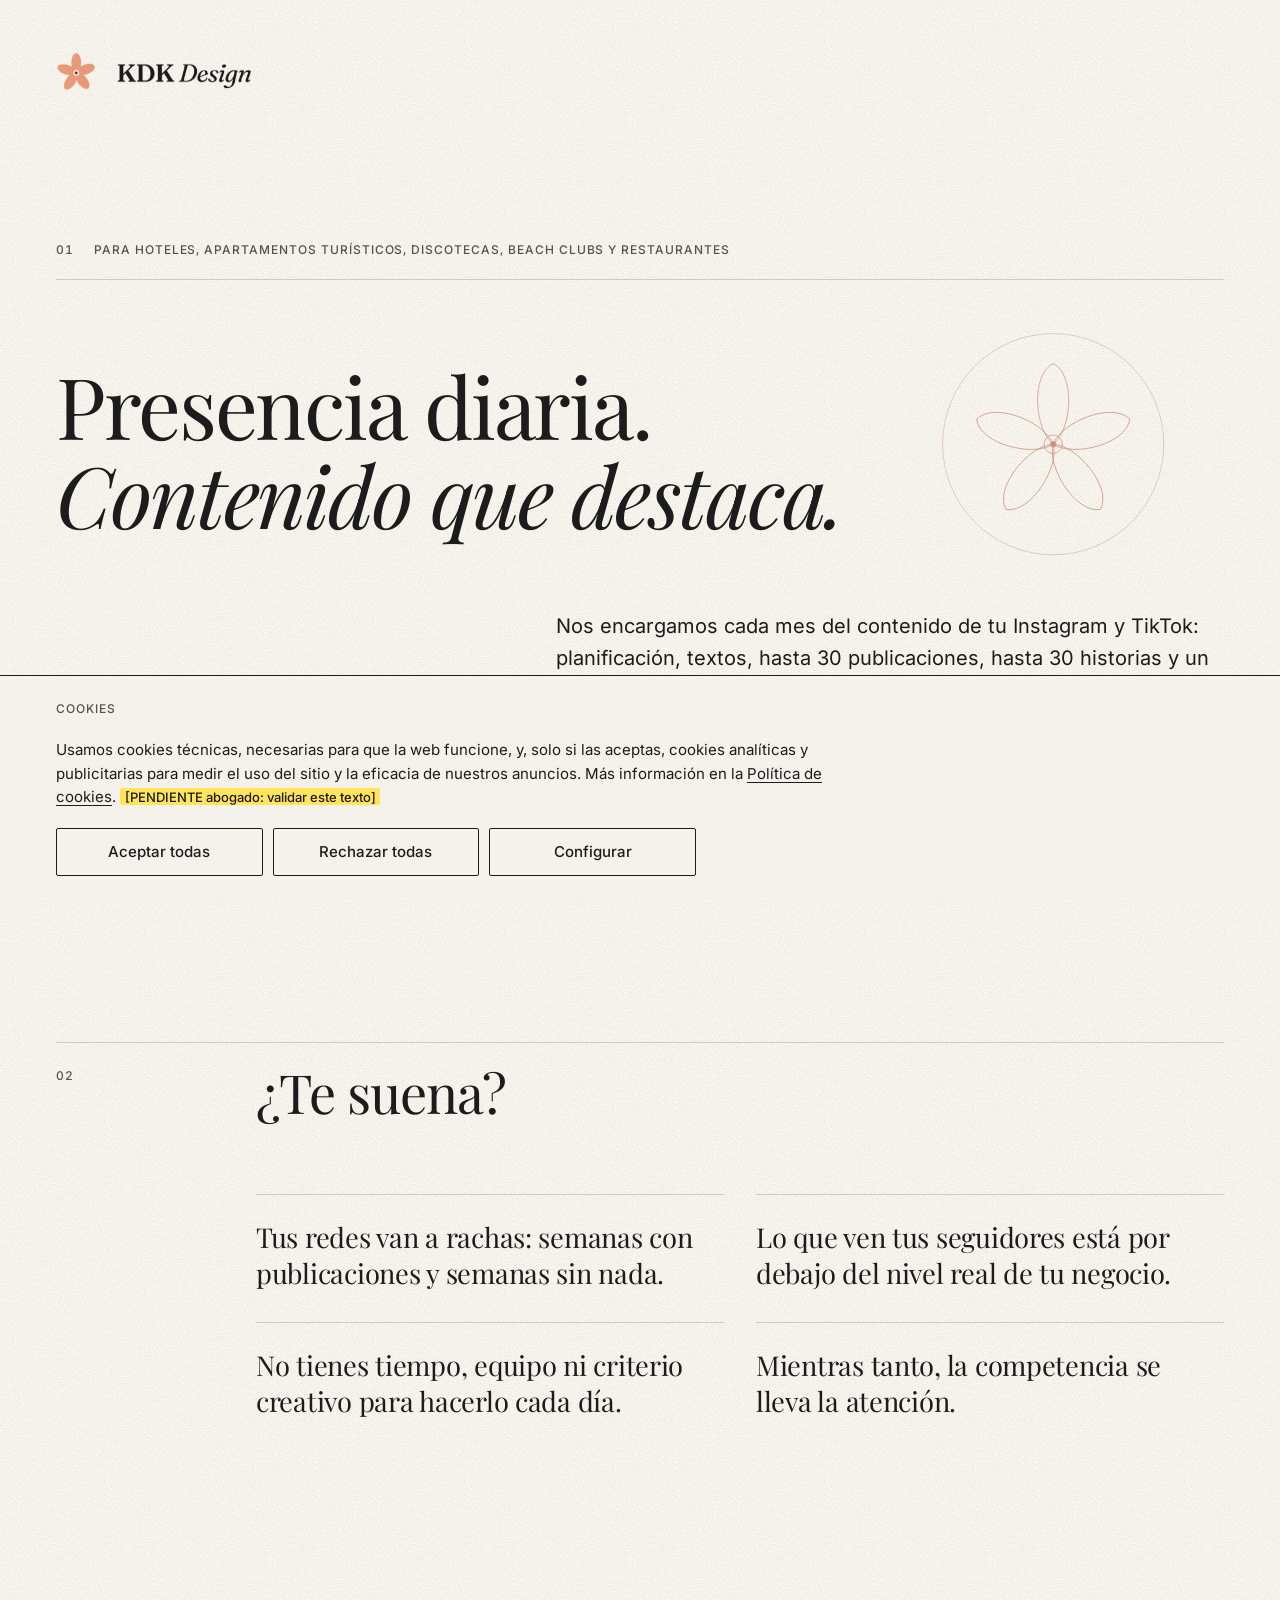
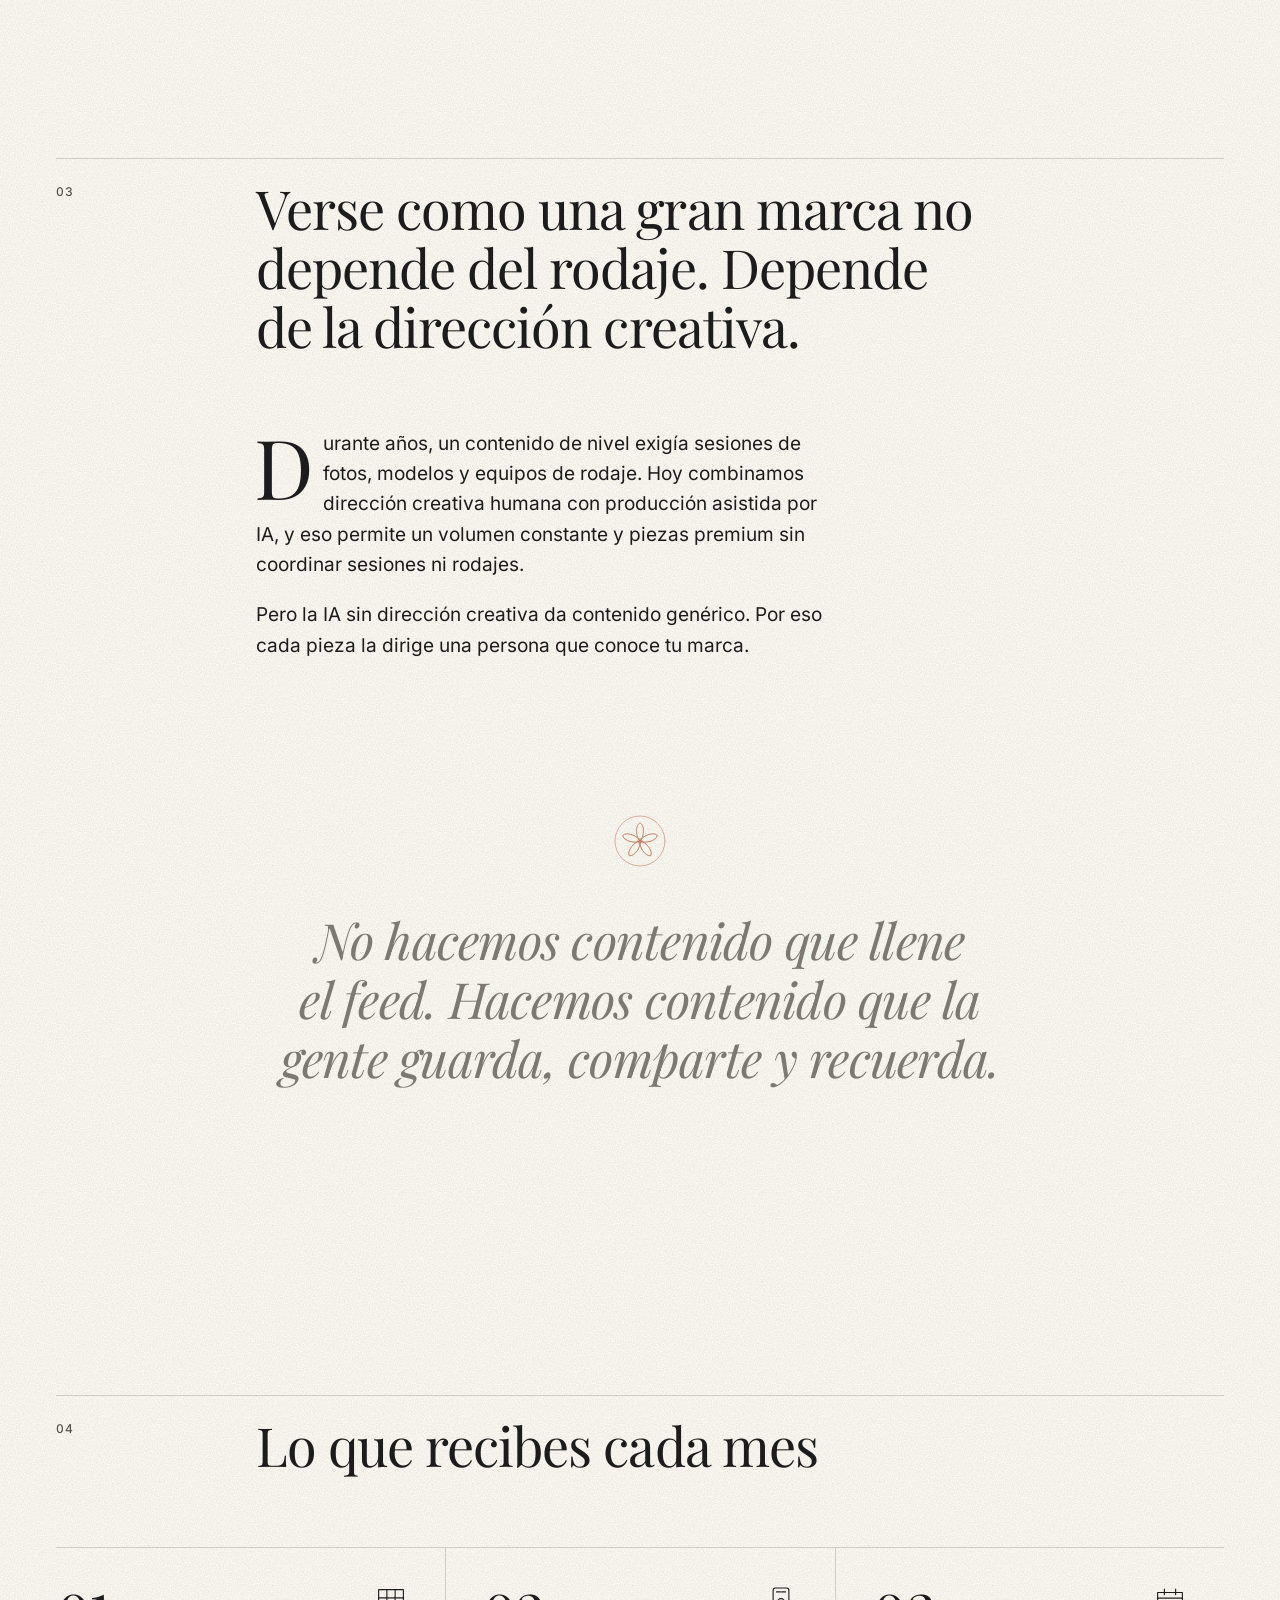
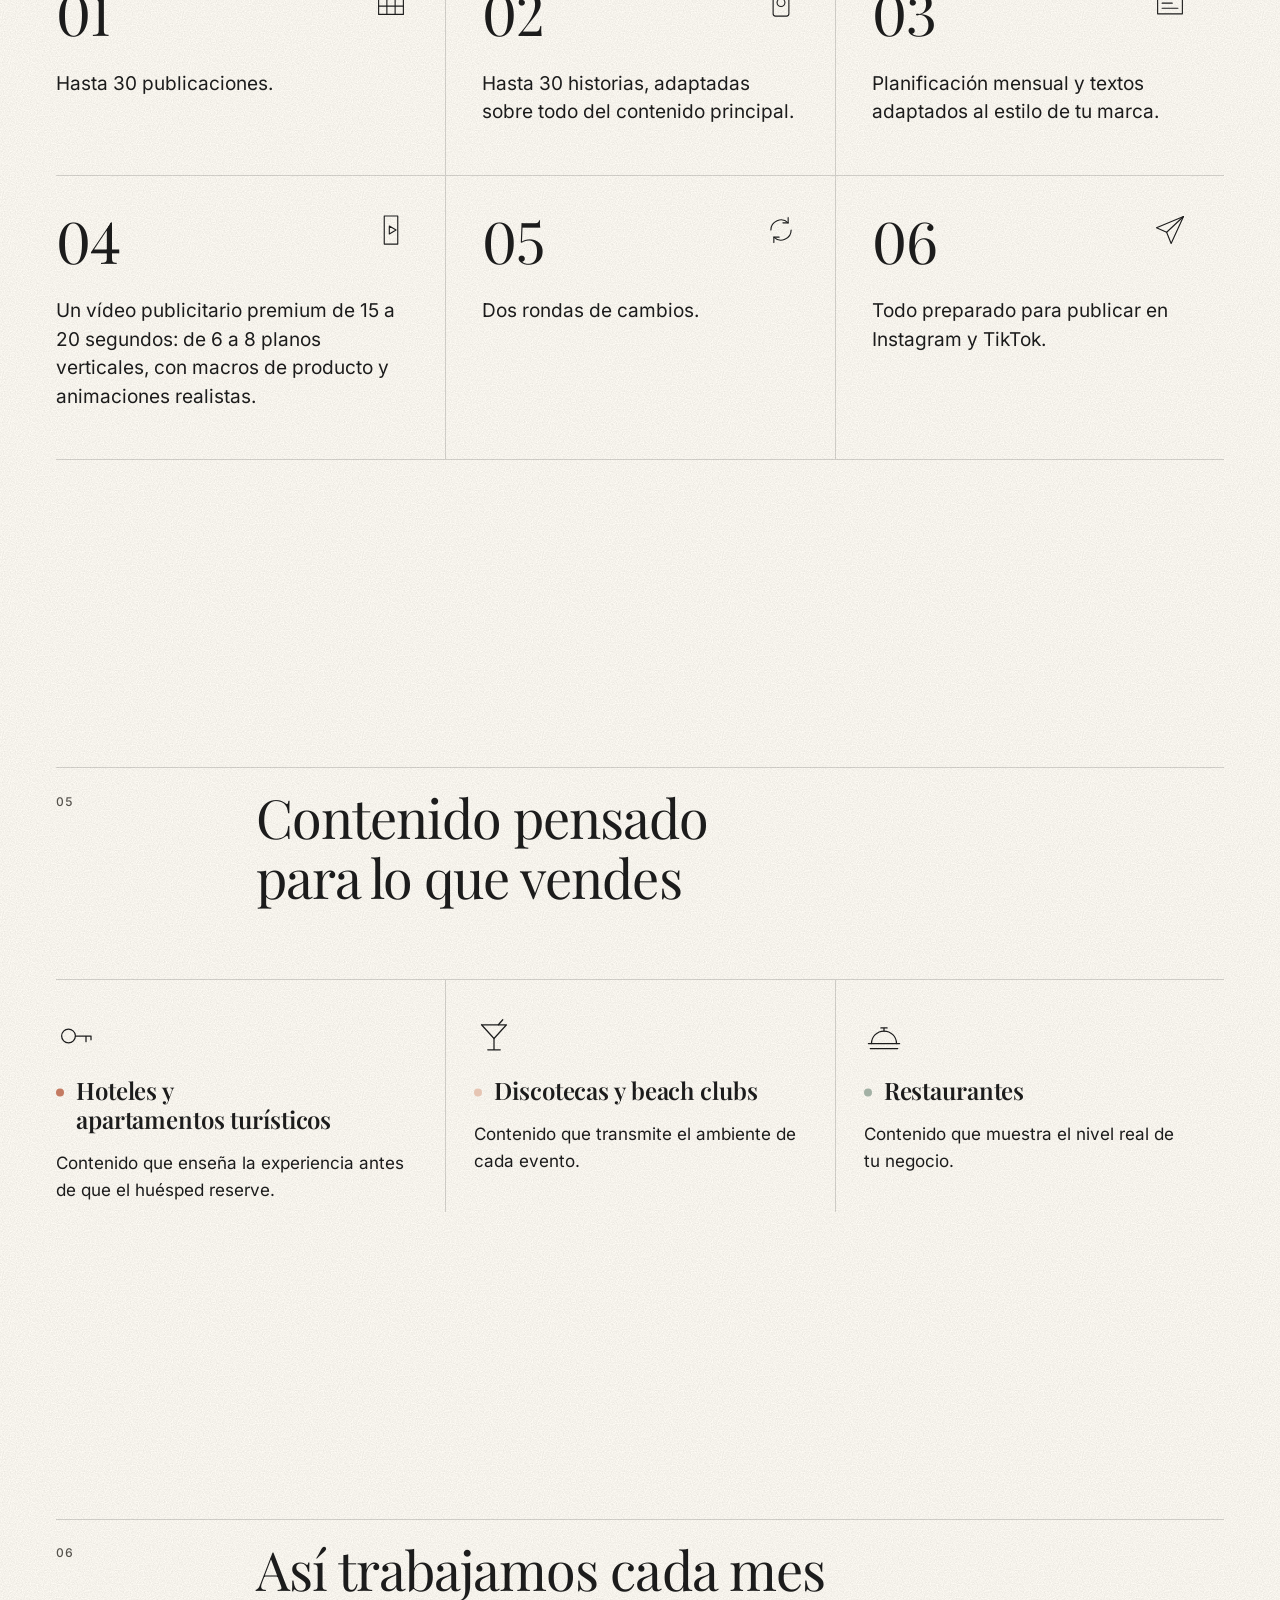
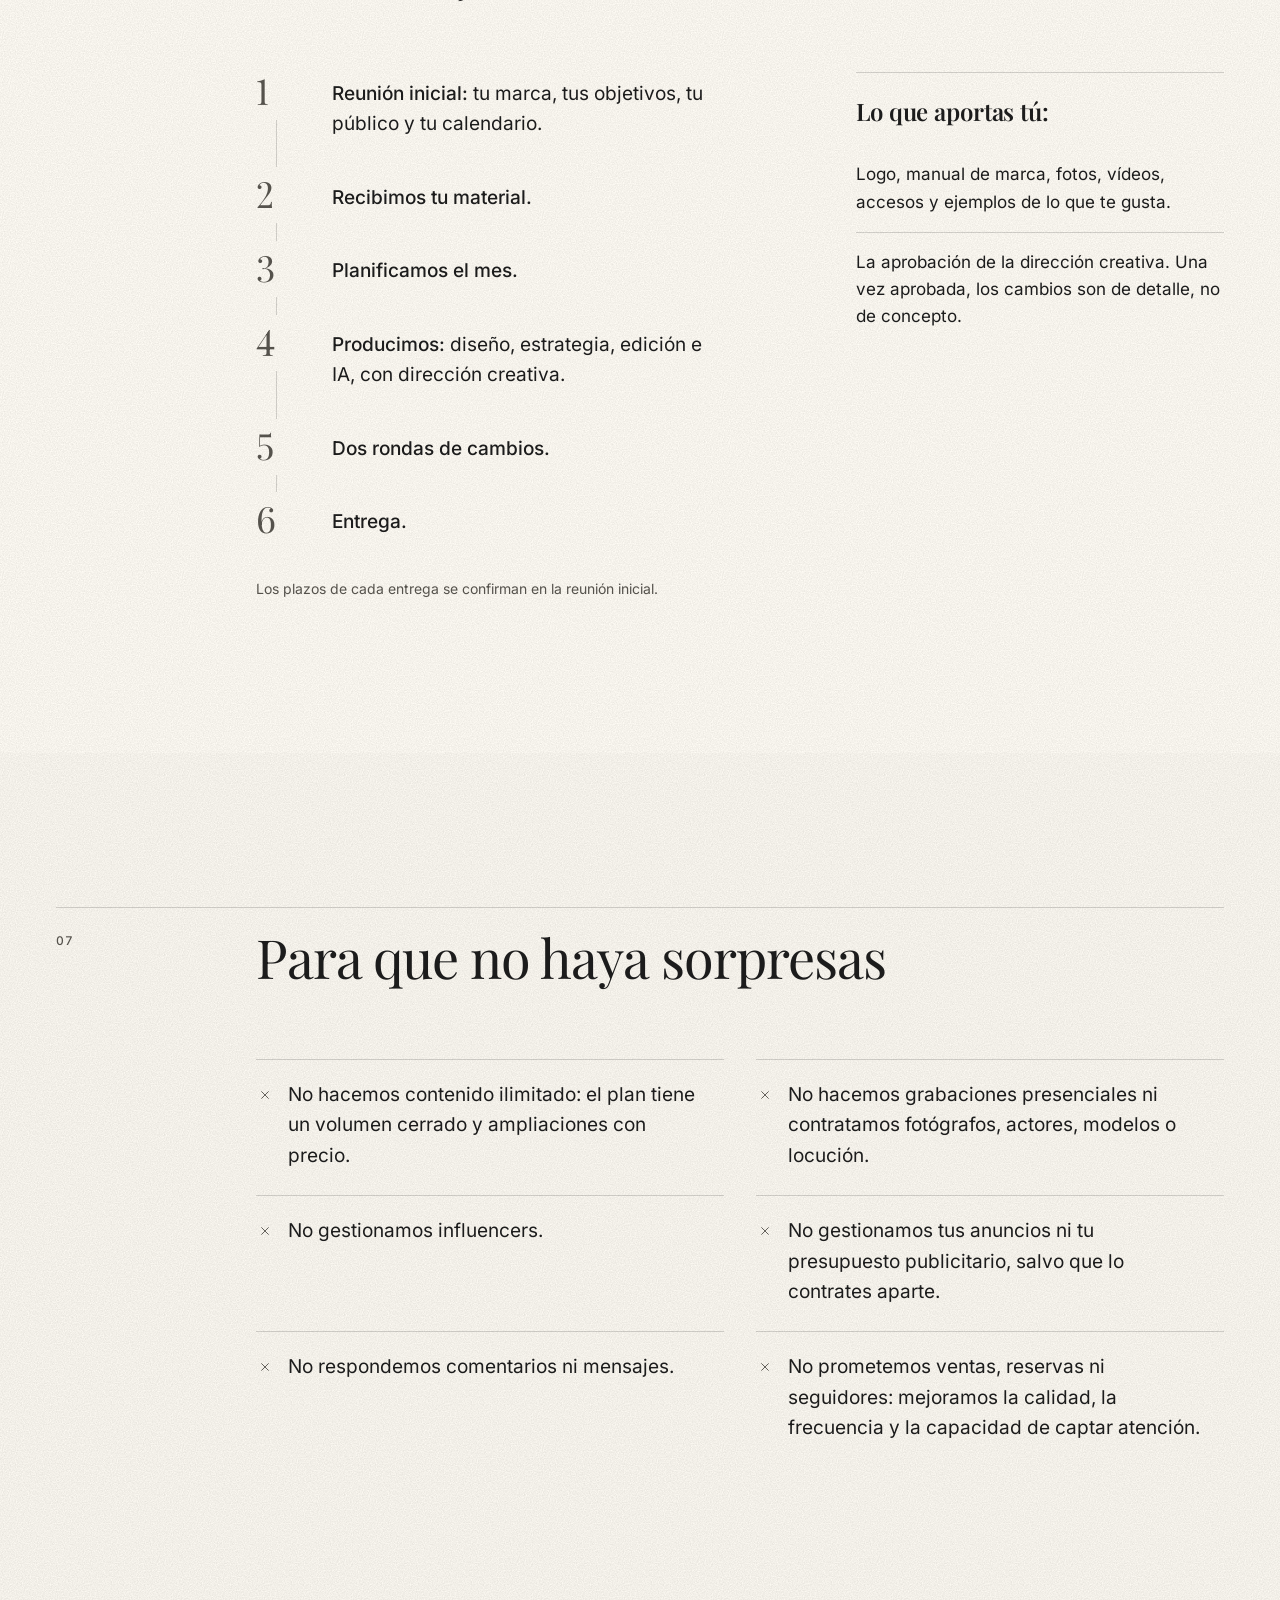
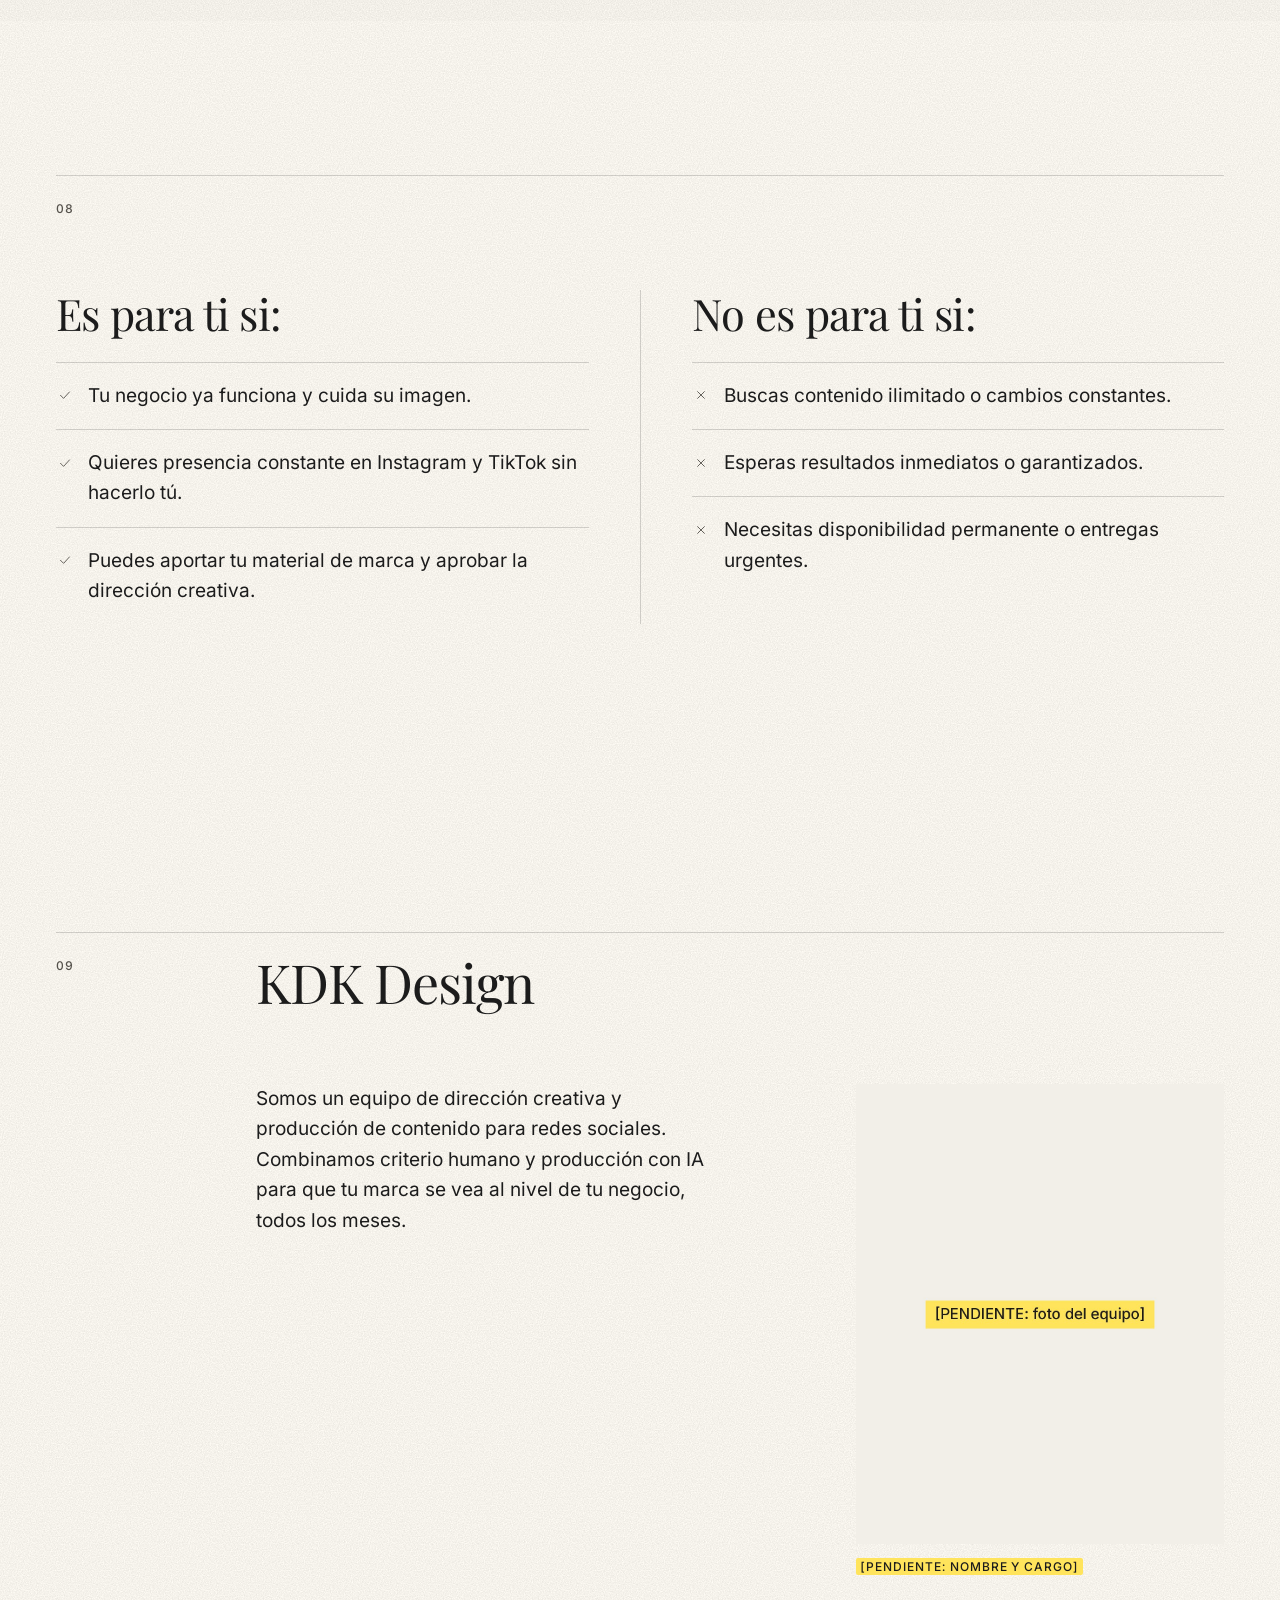
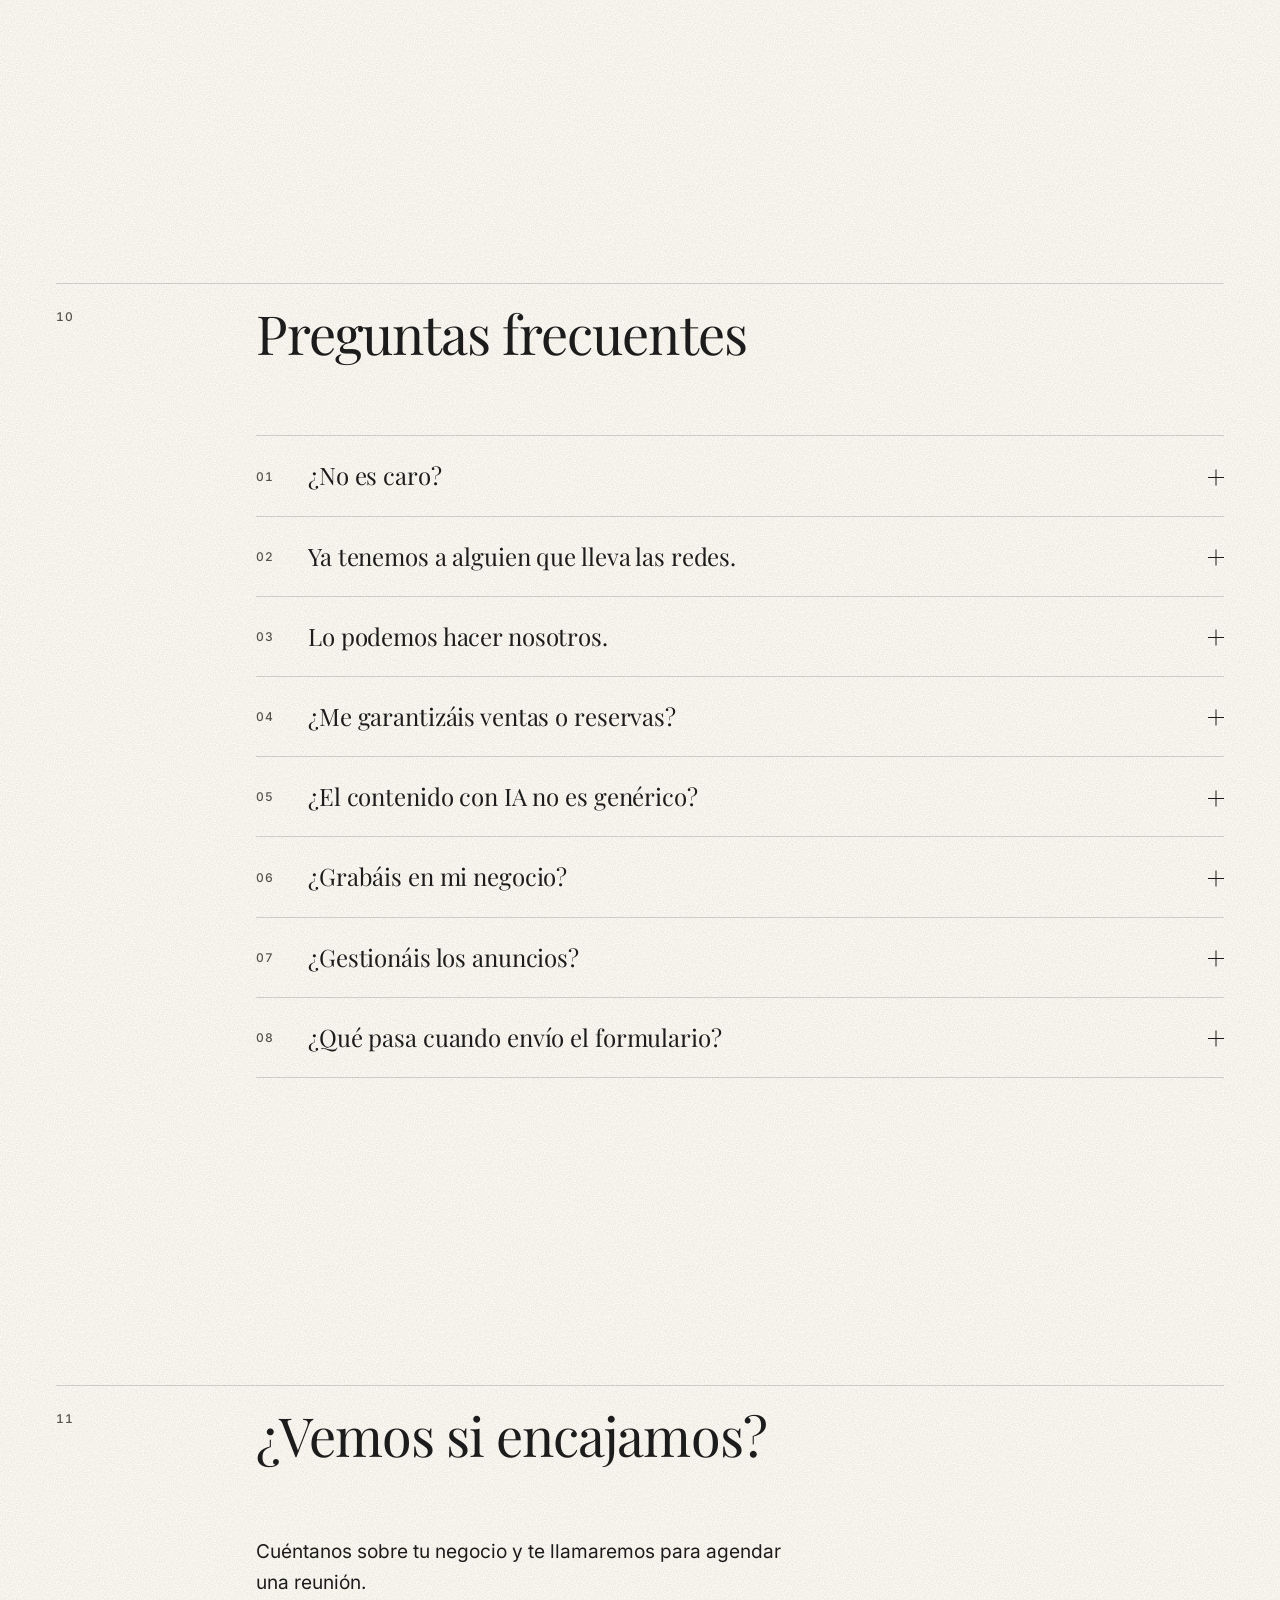
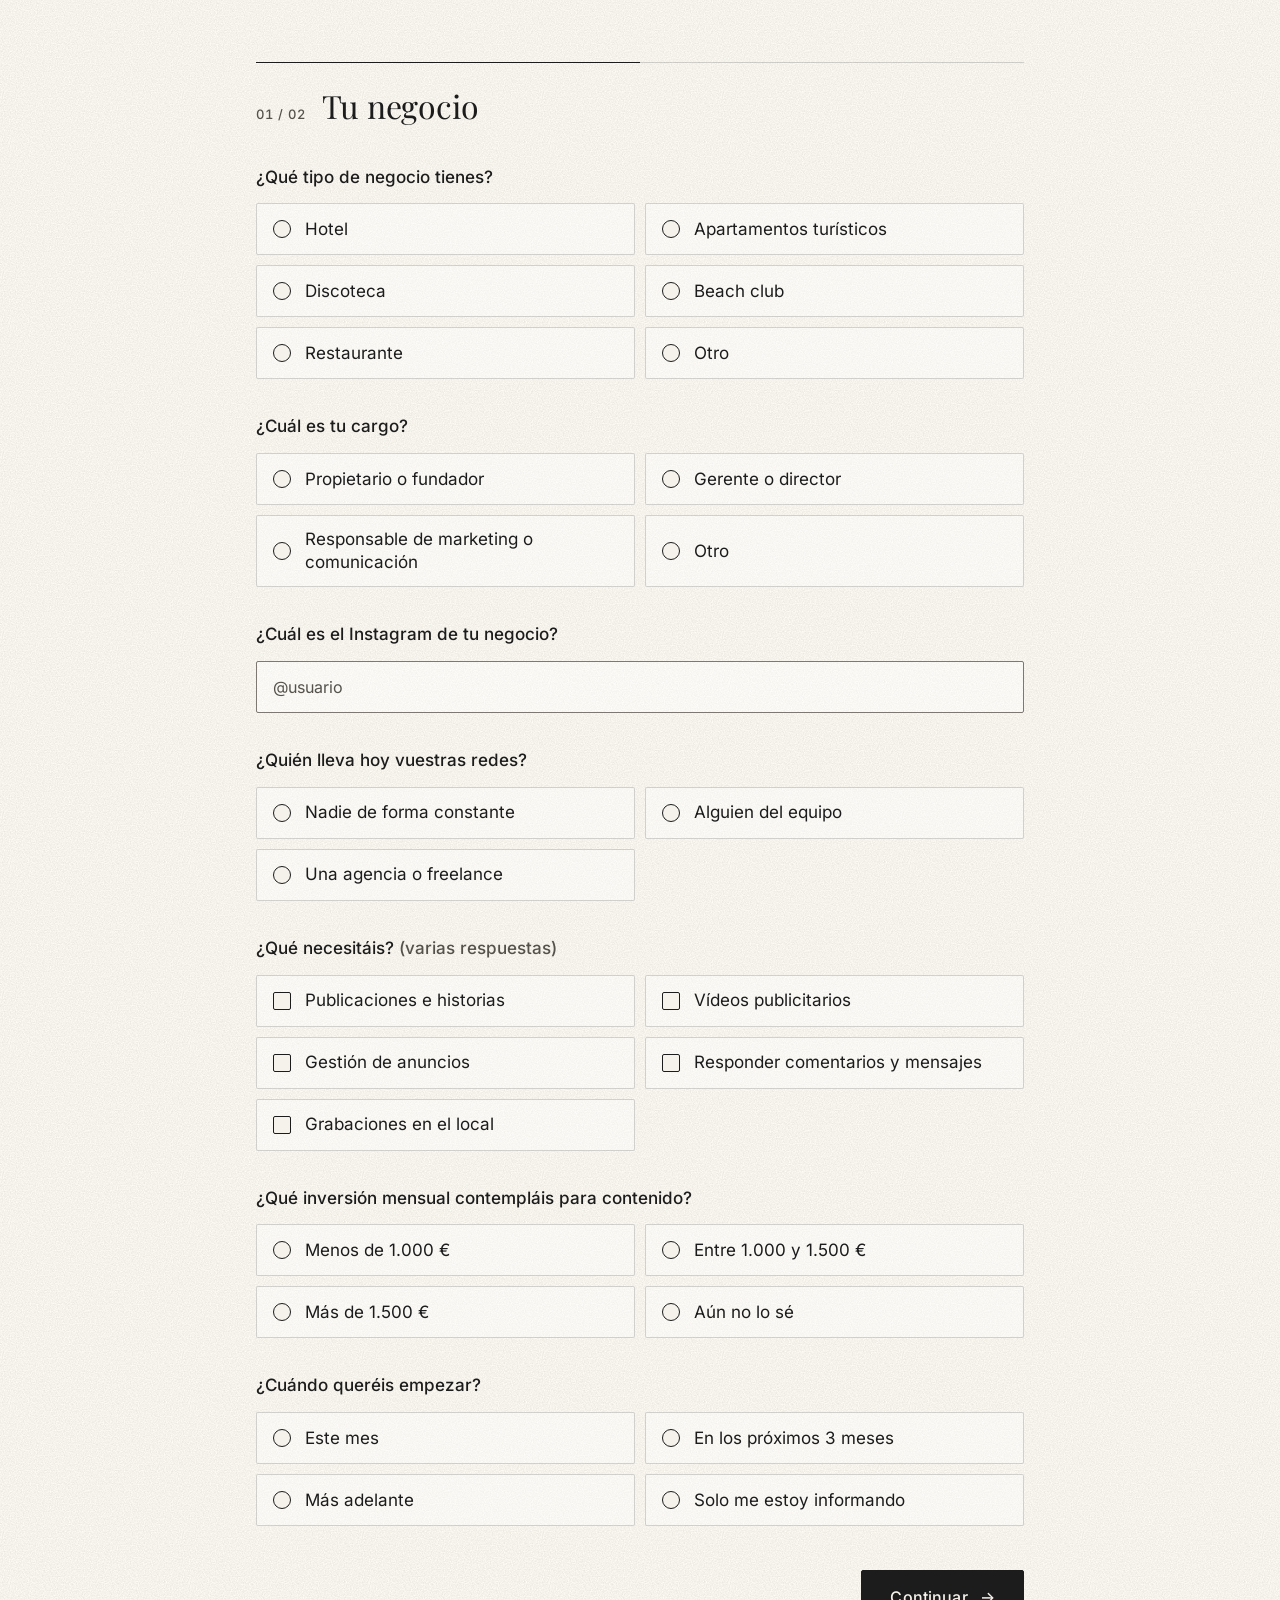
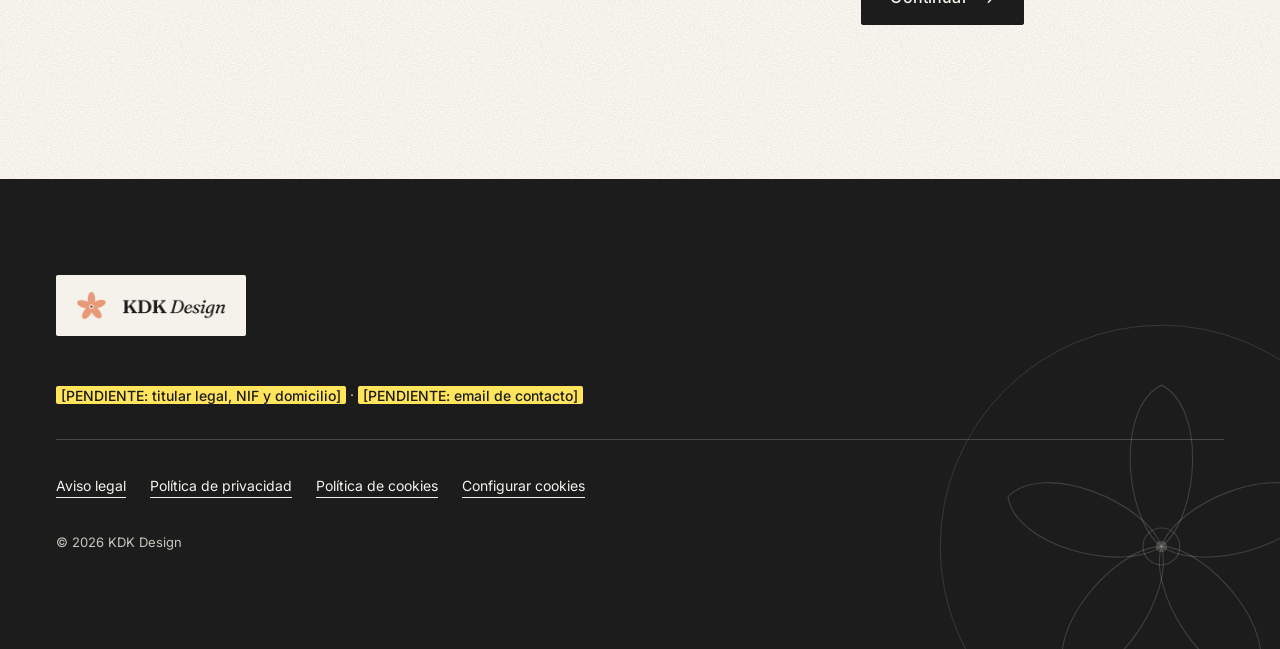
==== commit f888abd3: "Capa editorial premium: ornamentos, iconos y movimiento - Textura de papel centrada en el crema de m" ====
--- a/index.html
+++ b/index.html
@@ -13,43 +13,48 @@
   <link rel="preload" href="assets/fonts/playfair-display-400.woff2" as="font" type="font/woff2" crossorigin>
   <link rel="preload" href="assets/fonts/playfair-display-400-italic.woff2" as="font" type="font/woff2" crossorigin>
   <link rel="preload" href="assets/fonts/inter-400.woff2" as="font" type="font/woff2" crossorigin>
-  <link rel="stylesheet" href="assets/css/styles.css">
+  <link rel="stylesheet" href="assets/css/styles.css?v=20261012">
   <script>document.documentElement.classList.add("js");</script>
-  <!-- Configuración y consentimiento: se cargan antes que nada (consentimiento denegado por defecto). -->
-  <script src="assets/js/config.js"></script>
-  <script src="assets/js/consent.js"></script>
-  <script src="assets/js/datalayer.js" defer></script>
-  <script src="assets/js/portafolio.js" defer></script>
-  <script src="assets/js/formulario.js" defer></script>
-  <script src="assets/js/main.js" defer></script>
+  <!-- Scripts diferidos, en este orden: config.js y consent.js (consentimiento denegado
+       por defecto antes de cargar GTM) van primero; el resto solo enriquece la página. -->
+  <script src="assets/js/config.js?v=20261012" defer></script>
+  <script src="assets/js/consent.js?v=20261012" defer></script>
+  <script src="assets/js/datalayer.js?v=20261012" defer></script>
+  <script src="assets/js/portafolio.js?v=20261012" defer></script>
+  <script src="assets/js/formulario.js?v=20261012" defer></script>
+  <script src="assets/js/main.js?v=20261012" defer></script>
 </head>
 <body class="con-barra-fija">
+
+  <a class="saltar" href="#contenido">Saltar al contenido</a>
+  <div class="progreso-lectura" aria-hidden="true"><span data-progreso-lectura></span></div>
 
   <header class="barra" id="inicio">
     <div class="contenedor">
       <a class="barra__logo" href="#inicio">
-        <img src="assets/img/logo-kdk.png" alt="KDK Design" width="660" height="131">
+        <img src="assets/img/logo-kdk.webp" alt="KDK Design" width="660" height="131">
       </a>
     </div>
   </header>
 
-  <main>
+  <main id="contenido" tabindex="-1">
 
     <!-- 01 · Cabecera (tipográfica, sin imágenes) -->
     <section class="cabecera" data-seccion aria-labelledby="titulo-cabecera">
       <div class="contenedor rejilla">
+        <svg class="flor flor--cabecera" viewBox="0 0 200 200" aria-hidden="true" focusable="false"><circle class="flor__aro" pathLength="1" cx="100" cy="100" r="96"/><g class="flor__petalos"><path pathLength="1" transform="rotate(0 100 100)" d="M100 100C84 88 80 40 100 30C120 40 116 88 100 100Z"/><path pathLength="1" transform="rotate(72 100 100)" d="M100 100C84 88 80 40 100 30C120 40 116 88 100 100Z"/><path pathLength="1" transform="rotate(144 100 100)" d="M100 100C84 88 80 40 100 30C120 40 116 88 100 100Z"/><path pathLength="1" transform="rotate(216 100 100)" d="M100 100C84 88 80 40 100 30C120 40 116 88 100 100Z"/><path pathLength="1" transform="rotate(288 100 100)" d="M100 100C84 88 80 40 100 30C120 40 116 88 100 100Z"/></g><circle pathLength="1" cx="100" cy="100" r="8"/><circle class="flor__punto" cx="100" cy="100" r="2.5"/></svg>
         <p class="cabecera__antetitulo meta">
           <span class="num" data-num aria-hidden="true">01</span>
           <span>Para hoteles, apartamentos turísticos, discotecas, beach clubs y restaurantes</span>
         </p>
         <h1 id="titulo-cabecera" class="cabecera__titulo">
-          <span>Presencia diaria.</span>
-          <span class="italica">Contenido que destaca.</span>
+          <span class="cabecera__linea">Presencia diaria.</span>
+          <span class="cabecera__linea italica">Contenido que destaca.</span>
         </h1>
         <div class="cabecera__cuerpo">
           <p class="cabecera__subtitulo">Nos encargamos cada mes del contenido de tu Instagram y TikTok: planificación, textos, hasta 30 publicaciones, hasta 30 historias y un vídeo publicitario premium. Tú apruebas la dirección creativa y nosotros producimos, sin que tengas que dedicarle tu día a día.</p>
           <div class="cabecera__accion">
-            <a class="cta" href="#formulario" data-cta="hero">Ver si encajamos <span class="flecha" aria-hidden="true">→</span></a>
+            <a class="cta" href="#formulario" data-cta="hero"><span class="cta__texto"><span class="cta__linea">Ver si encajamos</span><span class="cta__linea" aria-hidden="true">Ver si encajamos</span></span> <span class="flecha" aria-hidden="true">→</span></a>
             <p class="nota">Unas preguntas sobre tu negocio y te llamamos para agendar una reunión.</p>
           </div>
         </div>
@@ -63,7 +68,7 @@
           <span class="num" data-num aria-hidden="true">02</span>
           <h2 id="titulo-problema">¿Te suena?</h2>
         </header>
-        <ul class="problemas col-contenido" role="list" data-reveal>
+        <ul class="problemas col-contenido" role="list" data-reveal data-escalonado>
           <li>Tus redes van a rachas: semanas con publicaciones y semanas sin nada.</li>
           <li>Lo que ven tus seguidores está por debajo del nivel real de tu negocio.</li>
           <li>No tienes tiempo, equipo ni criterio creativo para hacerlo cada día.</li>
@@ -79,12 +84,13 @@
           <span class="num" data-num aria-hidden="true">03</span>
           <h2 id="titulo-idea">Verse como una gran marca no depende del rodaje. Depende de la dirección creativa.</h2>
         </header>
-        <div class="idea__texto col-texto" data-reveal>
+        <div class="idea__texto col-texto" data-reveal data-capitular>
           <p>Durante años, un contenido de nivel exigía sesiones de fotos, modelos y equipos de rodaje. Hoy combinamos dirección creativa humana con producción asistida por IA, y eso permite un volumen constante y piezas premium sin coordinar sesiones ni rodajes.</p>
           <p>Pero la IA sin dirección creativa da contenido genérico. Por eso cada pieza la dirige una persona que conoce tu marca.</p>
         </div>
         <div class="cita" data-reveal>
-          <p>No hacemos contenido que llene el feed. Hacemos contenido que la gente guarda, comparte y recuerda.</p>
+          <svg class="flor flor--cita" viewBox="0 0 200 200" aria-hidden="true" focusable="false"><circle class="flor__aro" pathLength="1" cx="100" cy="100" r="96"/><g class="flor__petalos"><path pathLength="1" transform="rotate(0 100 100)" d="M100 100C84 88 80 40 100 30C120 40 116 88 100 100Z"/><path pathLength="1" transform="rotate(72 100 100)" d="M100 100C84 88 80 40 100 30C120 40 116 88 100 100Z"/><path pathLength="1" transform="rotate(144 100 100)" d="M100 100C84 88 80 40 100 30C120 40 116 88 100 100Z"/><path pathLength="1" transform="rotate(216 100 100)" d="M100 100C84 88 80 40 100 30C120 40 116 88 100 100Z"/><path pathLength="1" transform="rotate(288 100 100)" d="M100 100C84 88 80 40 100 30C120 40 116 88 100 100Z"/></g><circle pathLength="1" cx="100" cy="100" r="8"/><circle class="flor__punto" cx="100" cy="100" r="2.5"/></svg>
+          <p data-cita-palabras>No hacemos contenido que llene el feed. Hacemos contenido que la gente guarda, comparte y recuerda.</p>
         </div>
       </div>
     </section>
@@ -96,13 +102,13 @@
           <span class="num" data-num aria-hidden="true">04</span>
           <h2 id="titulo-incluye">Lo que recibes cada mes</h2>
         </header>
-        <ol class="incluye" role="list" data-reveal>
-          <li><span class="incluye__num" aria-hidden="true">01</span><p>Hasta 30 publicaciones.</p></li>
-          <li><span class="incluye__num" aria-hidden="true">02</span><p>Hasta 30 historias, adaptadas sobre todo del contenido principal.</p></li>
-          <li><span class="incluye__num" aria-hidden="true">03</span><p>Planificación mensual y textos adaptados al estilo de tu marca.</p></li>
-          <li><span class="incluye__num" aria-hidden="true">04</span><p>Un vídeo publicitario premium de 15 a 20 segundos: de 6 a 8 planos verticales, con macros de producto y animaciones realistas.</p></li>
-          <li><span class="incluye__num" aria-hidden="true">05</span><p>Dos rondas de cambios.</p></li>
-          <li><span class="incluye__num" aria-hidden="true">06</span><p>Todo preparado para publicar en Instagram y TikTok.</p></li>
+        <ol class="incluye" role="list" data-reveal data-escalonado>
+          <li><div class="incluye__cabeza"><span class="incluye__num" aria-hidden="true">01</span><svg class="icono" viewBox="0 0 32 32" aria-hidden="true" focusable="false"><path pathLength="1" d="M5 5h22v22H5z"/><path pathLength="1" d="M12.33 5v22M19.67 5v22M5 12.33h22M5 19.67h22"/></svg></div><p>Hasta 30 publicaciones.</p></li>
+          <li><div class="incluye__cabeza"><span class="incluye__num" aria-hidden="true">02</span><svg class="icono" viewBox="0 0 32 32" aria-hidden="true" focusable="false"><path pathLength="1" d="M11 3.5h10a2 2 0 0 1 2 2v21a2 2 0 0 1-2 2H11a2 2 0 0 1-2-2v-21a2 2 0 0 1 2-2z"/><path pathLength="1" d="M12 7h3.5M16.5 7H20"/><circle pathLength="1" cx="16" cy="16.5" r="3.5"/></svg></div><p>Hasta 30 historias, adaptadas sobre todo del contenido principal.</p></li>
+          <li><div class="incluye__cabeza"><span class="incluye__num" aria-hidden="true">03</span><svg class="icono" viewBox="0 0 32 32" aria-hidden="true" focusable="false"><path pathLength="1" d="M5 7.5h22v19H5z"/><path pathLength="1" d="M5 12.5h22M11 4.5v5M21 4.5v5"/><path pathLength="1" d="M9 17h9M9 21.5h14"/></svg></div><p>Planificación mensual y textos adaptados al estilo de tu marca.</p></li>
+          <li><div class="incluye__cabeza"><span class="incluye__num" aria-hidden="true">04</span><svg class="icono" viewBox="0 0 32 32" aria-hidden="true" focusable="false"><path pathLength="1" d="M10 3.5h12v25H10z"/><path pathLength="1" d="M14.5 12.5v7l6-3.5z"/></svg></div><p>Un vídeo publicitario premium de 15 a 20 segundos: de 6 a 8 planos verticales, con macros de producto y animaciones realistas.</p></li>
+          <li><div class="incluye__cabeza"><span class="incluye__num" aria-hidden="true">05</span><svg class="icono" viewBox="0 0 32 32" aria-hidden="true" focusable="false"><path pathLength="1" d="M7 16a9 9 0 0 1 15.36-6.36"/><path pathLength="1" d="M22.36 5v4.64H17.7"/><path pathLength="1" d="M25 16a9 9 0 0 1-15.36 6.36"/><path pathLength="1" d="M9.64 27v-4.64h4.66"/></svg></div><p>Dos rondas de cambios.</p></li>
+          <li><div class="incluye__cabeza"><span class="incluye__num" aria-hidden="true">06</span><svg class="icono" viewBox="0 0 32 32" aria-hidden="true" focusable="false"><path pathLength="1" d="M28 4 4 14l9 4 4 10z"/><path pathLength="1" d="M13 18 28 4"/></svg></div><p>Todo preparado para publicar en Instagram y TikTok.</p></li>
         </ol>
       </div>
     </section>
@@ -117,16 +123,19 @@
           <span class="num" data-num aria-hidden="true">05</span>
           <h2 id="titulo-sectores">Contenido pensado para lo que vendes</h2>
         </header>
-        <div class="sectores" data-reveal>
+        <div class="sectores" data-reveal data-escalonado>
           <article class="sector">
+            <svg class="icono icono--sector" viewBox="0 0 32 32" aria-hidden="true" focusable="false"><circle pathLength="1" cx="10" cy="16" r="5.5"/><path pathLength="1" d="M15.5 16H28M24 16v4.5M28 16v3"/></svg>
             <h3><span class="punto punto--terracota" aria-hidden="true"></span>Hoteles y apartamentos turísticos</h3>
             <p>Contenido que enseña la experiencia antes de que el huésped reserve.</p>
           </article>
           <article class="sector">
+            <svg class="icono icono--sector" viewBox="0 0 32 32" aria-hidden="true" focusable="false"><path pathLength="1" d="M6 7h20L16 18z"/><path pathLength="1" d="M16 18v9M11 27h10"/><path pathLength="1" d="M19.5 7 23 3"/></svg>
             <h3><span class="punto punto--melocoton" aria-hidden="true"></span>Discotecas y beach clubs</h3>
             <p>Contenido que transmite el ambiente de cada evento.</p>
           </article>
           <article class="sector">
+            <svg class="icono icono--sector" viewBox="0 0 32 32" aria-hidden="true" focusable="false"><path pathLength="1" d="M6 22a10 10 0 0 1 20 0"/><path pathLength="1" d="M3.5 22h25M16 12V9.5M13.5 9.5h5M5 26h22"/></svg>
             <h3><span class="punto punto--salvia" aria-hidden="true"></span>Restaurantes</h3>
             <p>Contenido que muestra el nivel real de tu negocio.</p>
           </article>
@@ -142,7 +151,7 @@
           <h2 id="titulo-trabajo">Así trabajamos cada mes</h2>
         </header>
         <div class="pasos-bloque col-contenido" data-reveal>
-          <ol class="pasos" role="list">
+          <ol class="pasos" role="list" data-pasos>
             <li><span class="paso__num" aria-hidden="true">1</span><p><strong>Reunión inicial:</strong> tu marca, tus objetivos, tu público y tu calendario.</p></li>
             <li><span class="paso__num" aria-hidden="true">2</span><p><strong>Recibimos tu material.</strong></p></li>
             <li><span class="paso__num" aria-hidden="true">3</span><p><strong>Planificamos el mes.</strong></p></li>
@@ -169,13 +178,13 @@
           <span class="num" data-num aria-hidden="true">07</span>
           <h2 id="titulo-no-hacemos">Para que no haya sorpresas</h2>
         </header>
-        <ul class="no-hacemos col-contenido" role="list" data-reveal>
-          <li>No hacemos contenido ilimitado: el plan tiene un volumen cerrado y ampliaciones con precio.</li>
-          <li>No hacemos grabaciones presenciales ni contratamos fotógrafos, actores, modelos o locución.</li>
-          <li>No gestionamos influencers.</li>
-          <li>No gestionamos tus anuncios ni tu presupuesto publicitario, salvo que lo contrates aparte.</li>
-          <li>No respondemos comentarios ni mensajes.</li>
-          <li>No prometemos ventas, reservas ni seguidores: mejoramos la calidad, la frecuencia y la capacidad de captar atención.</li>
+        <ul class="no-hacemos col-contenido" role="list" data-reveal data-escalonado>
+          <li><svg class="icono icono--marca" viewBox="0 0 32 32" aria-hidden="true" focusable="false"><path pathLength="1" d="M10 10l12 12M22 10 10 22"/></svg><span>No hacemos contenido ilimitado: el plan tiene un volumen cerrado y ampliaciones con precio.</span></li>
+          <li><svg class="icono icono--marca" viewBox="0 0 32 32" aria-hidden="true" focusable="false"><path pathLength="1" d="M10 10l12 12M22 10 10 22"/></svg><span>No hacemos grabaciones presenciales ni contratamos fotógrafos, actores, modelos o locución.</span></li>
+          <li><svg class="icono icono--marca" viewBox="0 0 32 32" aria-hidden="true" focusable="false"><path pathLength="1" d="M10 10l12 12M22 10 10 22"/></svg><span>No gestionamos influencers.</span></li>
+          <li><svg class="icono icono--marca" viewBox="0 0 32 32" aria-hidden="true" focusable="false"><path pathLength="1" d="M10 10l12 12M22 10 10 22"/></svg><span>No gestionamos tus anuncios ni tu presupuesto publicitario, salvo que lo contrates aparte.</span></li>
+          <li><svg class="icono icono--marca" viewBox="0 0 32 32" aria-hidden="true" focusable="false"><path pathLength="1" d="M10 10l12 12M22 10 10 22"/></svg><span>No respondemos comentarios ni mensajes.</span></li>
+          <li><svg class="icono icono--marca" viewBox="0 0 32 32" aria-hidden="true" focusable="false"><path pathLength="1" d="M10 10l12 12M22 10 10 22"/></svg><span>No prometemos ventas, reservas ni seguidores: mejoramos la calidad, la frecuencia y la capacidad de captar atención.</span></li>
         </ul>
       </div>
     </section>
@@ -190,17 +199,17 @@
           <div class="encaje__columna">
             <h2 id="titulo-es-para-ti">Es para ti si:</h2>
             <ul role="list">
-              <li>Tu negocio ya funciona y cuida su imagen.</li>
-              <li>Quieres presencia constante en Instagram y TikTok sin hacerlo tú.</li>
-              <li>Puedes aportar tu material de marca y aprobar la dirección creativa.</li>
+              <li><svg class="icono icono--marca" viewBox="0 0 32 32" aria-hidden="true" focusable="false"><path pathLength="1" d="M8 16.5l5.5 5.5L24 10.5"/></svg><span>Tu negocio ya funciona y cuida su imagen.</span></li>
+              <li><svg class="icono icono--marca" viewBox="0 0 32 32" aria-hidden="true" focusable="false"><path pathLength="1" d="M8 16.5l5.5 5.5L24 10.5"/></svg><span>Quieres presencia constante en Instagram y TikTok sin hacerlo tú.</span></li>
+              <li><svg class="icono icono--marca" viewBox="0 0 32 32" aria-hidden="true" focusable="false"><path pathLength="1" d="M8 16.5l5.5 5.5L24 10.5"/></svg><span>Puedes aportar tu material de marca y aprobar la dirección creativa.</span></li>
             </ul>
           </div>
           <div class="encaje__columna">
             <h2 id="titulo-no-es-para-ti">No es para ti si:</h2>
             <ul role="list">
-              <li>Buscas contenido ilimitado o cambios constantes.</li>
-              <li>Esperas resultados inmediatos o garantizados.</li>
-              <li>Necesitas disponibilidad permanente o entregas urgentes.</li>
+              <li><svg class="icono icono--marca" viewBox="0 0 32 32" aria-hidden="true" focusable="false"><path pathLength="1" d="M10 10l12 12M22 10 10 22"/></svg><span>Buscas contenido ilimitado o cambios constantes.</span></li>
+              <li><svg class="icono icono--marca" viewBox="0 0 32 32" aria-hidden="true" focusable="false"><path pathLength="1" d="M10 10l12 12M22 10 10 22"/></svg><span>Esperas resultados inmediatos o garantizados.</span></li>
+              <li><svg class="icono icono--marca" viewBox="0 0 32 32" aria-hidden="true" focusable="false"><path pathLength="1" d="M10 10l12 12M22 10 10 22"/></svg><span>Necesitas disponibilidad permanente o entregas urgentes.</span></li>
             </ul>
           </div>
         </div>
@@ -219,7 +228,9 @@
         </div>
         <figure class="equipo__foto" data-reveal>
           <!-- Sustituye assets/img/foto-equipo.jpg por la foto real y ajusta width/height a sus medidas. -->
-          <img src="assets/img/foto-equipo.jpg" alt="Equipo de KDK Design" width="1200" height="1500" loading="lazy" decoding="async">
+          <div class="foto">
+            <img src="assets/img/foto-equipo.jpg" alt="Equipo de KDK Design" width="1200" height="1500" loading="lazy" decoding="async" data-parallax>
+          </div>
           <figcaption class="meta" data-pie-foto><span class="pendiente">[PENDIENTE: nombre y cargo]</span></figcaption>
         </figure>
       </div>
@@ -234,35 +245,35 @@
         </header>
         <div class="faq col-contenido" data-reveal>
           <details>
-            <summary><span class="faq__pregunta">¿No es caro?</span><span class="faq__icono" aria-hidden="true"></span></summary>
+            <summary><span class="faq__num" aria-hidden="true">01</span><span class="faq__pregunta">¿No es caro?</span><span class="faq__icono" aria-hidden="true"></span></summary>
             <p class="faq__respuesta">Incluye planificación, hasta 30 publicaciones, hasta 30 historias, textos, adaptación a tu marca y un vídeo premium al mes. Sustituye coordinar a varias personas, con un coste controlado.</p>
           </details>
           <details>
-            <summary><span class="faq__pregunta">Ya tenemos a alguien que lleva las redes.</span><span class="faq__icono" aria-hidden="true"></span></summary>
+            <summary><span class="faq__num" aria-hidden="true">02</span><span class="faq__pregunta">Ya tenemos a alguien que lleva las redes.</span><span class="faq__icono" aria-hidden="true"></span></summary>
             <p class="faq__respuesta">Complementamos, no sustituimos: más capacidad, dirección creativa y piezas premium.</p>
           </details>
           <details>
-            <summary><span class="faq__pregunta">Lo podemos hacer nosotros.</span><span class="faq__icono" aria-hidden="true"></span></summary>
+            <summary><span class="faq__num" aria-hidden="true">03</span><span class="faq__pregunta">Lo podemos hacer nosotros.</span><span class="faq__icono" aria-hidden="true"></span></summary>
             <p class="faq__respuesta">Pregúntate cuánto tiempo os consume, con qué frecuencia publicáis y si lo que publicáis refleja el nivel de vuestro negocio.</p>
           </details>
           <details>
-            <summary><span class="faq__pregunta">¿Me garantizáis ventas o reservas?</span><span class="faq__icono" aria-hidden="true"></span></summary>
+            <summary><span class="faq__num" aria-hidden="true">04</span><span class="faq__pregunta">¿Me garantizáis ventas o reservas?</span><span class="faq__icono" aria-hidden="true"></span></summary>
             <p class="faq__respuesta">No prometemos ventas ni reservas. Mejoramos la calidad, la frecuencia y la capacidad de captar atención. El resultado depende también de tu oferta, tu reputación, tus precios y cómo vendes.</p>
           </details>
           <details>
-            <summary><span class="faq__pregunta">¿El contenido con IA no es genérico?</span><span class="faq__icono" aria-hidden="true"></span></summary>
+            <summary><span class="faq__num" aria-hidden="true">05</span><span class="faq__pregunta">¿El contenido con IA no es genérico?</span><span class="faq__icono" aria-hidden="true"></span></summary>
             <p class="faq__respuesta">Solo si se usa sin dirección creativa. Cada pieza la dirige una persona que conoce tu marca.</p>
           </details>
           <details>
-            <summary><span class="faq__pregunta">¿Grabáis en mi negocio?</span><span class="faq__icono" aria-hidden="true"></span></summary>
+            <summary><span class="faq__num" aria-hidden="true">06</span><span class="faq__pregunta">¿Grabáis en mi negocio?</span><span class="faq__icono" aria-hidden="true"></span></summary>
             <p class="faq__respuesta">No hacemos grabaciones presenciales. Trabajamos con tu material y con producción asistida por IA.</p>
           </details>
           <details>
-            <summary><span class="faq__pregunta">¿Gestionáis los anuncios?</span><span class="faq__icono" aria-hidden="true"></span></summary>
+            <summary><span class="faq__num" aria-hidden="true">07</span><span class="faq__pregunta">¿Gestionáis los anuncios?</span><span class="faq__icono" aria-hidden="true"></span></summary>
             <p class="faq__respuesta">No están incluidos. Se pueden contratar aparte.</p>
           </details>
           <details>
-            <summary><span class="faq__pregunta">¿Qué pasa cuando envío el formulario?</span><span class="faq__icono" aria-hidden="true"></span></summary>
+            <summary><span class="faq__num" aria-hidden="true">08</span><span class="faq__pregunta">¿Qué pasa cuando envío el formulario?</span><span class="faq__icono" aria-hidden="true"></span></summary>
             <p class="faq__respuesta">En unos minutos te llamará el asistente de inteligencia artificial de KDK Design para confirmar tu interés y agendar una reunión con nuestro equipo.</p>
           </details>
         </div>
@@ -281,11 +292,13 @@
         </div>
 
         <div class="formulario__caja" data-form-caja>
+          <template data-plantilla-flor><svg class="flor flor--gracias" viewBox="0 0 200 200" aria-hidden="true" focusable="false"><circle class="flor__aro" pathLength="1" cx="100" cy="100" r="96"/><g class="flor__petalos"><path pathLength="1" transform="rotate(0 100 100)" d="M100 100C84 88 80 40 100 30C120 40 116 88 100 100Z"/><path pathLength="1" transform="rotate(72 100 100)" d="M100 100C84 88 80 40 100 30C120 40 116 88 100 100Z"/><path pathLength="1" transform="rotate(144 100 100)" d="M100 100C84 88 80 40 100 30C120 40 116 88 100 100Z"/><path pathLength="1" transform="rotate(216 100 100)" d="M100 100C84 88 80 40 100 30C120 40 116 88 100 100Z"/><path pathLength="1" transform="rotate(288 100 100)" d="M100 100C84 88 80 40 100 30C120 40 116 88 100 100Z"/></g><circle pathLength="1" cx="100" cy="100" r="8"/><circle class="flor__punto" cx="100" cy="100" r="2.5"/></svg></template>
           <noscript>
             <p class="formulario__error-envio">Para enviar el formulario necesitas activar JavaScript en tu navegador.</p>
           </noscript>
 
-          <form id="form-lead" class="formulario" novalidate>
+          <form id="form-lead" class="formulario" novalidate data-paso-actual="1">
+            <div class="formulario__progreso" aria-hidden="true"><span></span></div>
 
             <!-- Paso 1 · Tu negocio -->
             <div class="formulario__paso" data-paso="1" data-activo="true">
@@ -366,7 +379,7 @@
               </fieldset>
 
               <div class="formulario__acciones formulario__acciones--fin">
-                <button class="cta" type="button" data-accion="continuar">Continuar <span class="flecha" aria-hidden="true">→</span></button>
+                <button class="cta" type="button" data-accion="continuar"><span class="cta__texto"><span class="cta__linea">Continuar</span><span class="cta__linea" aria-hidden="true">Continuar</span></span> <span class="flecha" aria-hidden="true">→</span></button>
               </div>
             </div>
 
@@ -484,7 +497,7 @@
               <div class="formulario__acciones">
                 <button class="boton-volver" type="button" data-accion="volver"><span class="flecha" aria-hidden="true">←</span> Volver</button>
                 <div class="formulario__envio">
-                  <button class="cta" type="submit" aria-describedby="aviso-ia">Enviar <span class="flecha" aria-hidden="true">→</span></button>
+                  <button class="cta" type="submit" aria-describedby="aviso-ia"><span class="cta__texto"><span class="cta__linea">Enviar</span><span class="cta__linea" aria-hidden="true">Enviar</span></span> <span class="flecha" aria-hidden="true">→</span></button>
                   <p class="nota" id="aviso-ia">Al enviar, te llamará un asistente de inteligencia artificial, no una persona.</p>
                 </div>
               </div>
@@ -499,9 +512,10 @@
   </main>
 
   <footer class="pie">
+    <svg class="flor flor--pie" viewBox="0 0 200 200" aria-hidden="true" focusable="false"><circle class="flor__aro" pathLength="1" cx="100" cy="100" r="96"/><g class="flor__petalos"><path pathLength="1" transform="rotate(0 100 100)" d="M100 100C84 88 80 40 100 30C120 40 116 88 100 100Z"/><path pathLength="1" transform="rotate(72 100 100)" d="M100 100C84 88 80 40 100 30C120 40 116 88 100 100Z"/><path pathLength="1" transform="rotate(144 100 100)" d="M100 100C84 88 80 40 100 30C120 40 116 88 100 100Z"/><path pathLength="1" transform="rotate(216 100 100)" d="M100 100C84 88 80 40 100 30C120 40 116 88 100 100Z"/><path pathLength="1" transform="rotate(288 100 100)" d="M100 100C84 88 80 40 100 30C120 40 116 88 100 100Z"/></g><circle pathLength="1" cx="100" cy="100" r="8"/><circle class="flor__punto" cx="100" cy="100" r="2.5"/></svg>
     <div class="contenedor">
       <div class="pie__logo">
-        <img src="assets/img/logo-kdk.png" alt="KDK Design" width="660" height="131" loading="lazy" decoding="async">
+        <img src="assets/img/logo-kdk.webp" alt="KDK Design" width="660" height="131" loading="lazy" decoding="async">
       </div>
       <p class="pie__datos">
         <span class="pendiente">[PENDIENTE: titular legal, NIF y domicilio]</span>
--- a/assets/css/styles.css
+++ b/assets/css/styles.css
@@ -73,8 +73,17 @@
   --medianil: clamp(1rem, 2.5vw, 2rem);
   --espacio-seccion: clamp(5rem, 12vw, 10rem);
   --radio: 2px;
-  --duracion: 400ms;
+  --duracion: 800ms;
   --altura-barra-fija: 3.5rem;
+
+  /* Curvas de animación */
+  --ease-out: cubic-bezier(0.16, 1, 0.3, 1);
+  --ease-soft: cubic-bezier(0.25, 0.46, 0.45, 0.94);
+
+  /* Textura de papel: ruido fino centrado en el color de fondo. La media del
+     ruido es el propio crema, así que el tono de marca no se oscurece. */
+  --grano: url("data:image/svg+xml,%3Csvg xmlns='http://www.w3.org/2000/svg' width='180' height='180'%3E%3Cfilter id='n' color-interpolation-filters='sRGB'%3E%3CfeTurbulence type='fractalNoise' baseFrequency='0.85' numOctaves='3' stitchTiles='stitch'/%3E%3CfeColorMatrix values='0.12 0 0 0 0.9008 0.12 0 0 0 0.889 0.12 0 0 0 0.8616 0 0 0 0 1'/%3E%3C/filter%3E%3Crect width='100%25' height='100%25' filter='url(%23n)'/%3E%3C/svg%3E");
+  --grano-calido: url("data:image/svg+xml,%3Csvg xmlns='http://www.w3.org/2000/svg' width='180' height='180'%3E%3Cfilter id='n' color-interpolation-filters='sRGB'%3E%3CfeTurbulence type='fractalNoise' baseFrequency='0.85' numOctaves='3' stitchTiles='stitch'/%3E%3CfeColorMatrix values='0.12 0 0 0 0.889 0.12 0 0 0 0.8773 0.12 0 0 0 0.8498 0 0 0 0 1'/%3E%3C/filter%3E%3Crect width='100%25' height='100%25' filter='url(%23n)'/%3E%3C/svg%3E");
 }
 
 /* --- Base ----------------------------------------------------------------- */
@@ -97,7 +106,9 @@
 
 body {
   margin: 0;
-  background: var(--crema);
+  background-color: var(--crema);
+  background-image: var(--grano);
+  background-size: 180px 180px;
   color: var(--carbon);
   font-family: var(--fuente-texto);
   font-size: clamp(1rem, 0.96rem + 0.2vw, 1.0625rem);
@@ -268,11 +279,14 @@
 }
 
 .seccion--calida {
-  background: var(--crema-calido);
+  background-color: var(--crema-calido);
+  background-image: var(--grano-calido);
+  background-size: 180px 180px;
 }
 
 /* Cabecera de sección: filete fino, número pequeño y titular. */
 .seccion__cabecera {
+  position: relative;
   display: grid;
   grid-template-columns: repeat(12, minmax(0, 1fr));
   column-gap: var(--medianil);
@@ -316,19 +330,97 @@
   }
 }
 
-/* --- Animación de aparición --------------------------------------------- */
+/* --- Animación de aparición ---------------------------------------------
+   Fundido + 12 px al entrar en pantalla. Los contenedores [data-escalonado]
+   no se mueven: sus hijos aparecen uno tras otro. Sin JavaScript, o con
+   prefers-reduced-motion: reduce, todo se ve desde el principio. */
 @media (prefers-reduced-motion: no-preference) {
-  .reveal-activo [data-reveal] {
+  .reveal-activo [data-reveal],
+  .reveal-activo [data-reveal][data-escalonado] > * {
     opacity: 0;
     transform: translateY(12px);
     transition:
-      opacity var(--duracion) ease-out,
-      transform var(--duracion) ease-out;
-  }
-
-  .reveal-activo [data-reveal].is-visible {
+      opacity var(--duracion) var(--ease-out) var(--retraso, 0ms),
+      transform var(--duracion) var(--ease-out) var(--retraso, 0ms);
+  }
+
+  .reveal-activo [data-reveal].is-visible,
+  .reveal-activo [data-reveal][data-escalonado].is-visible > * {
     opacity: 1;
     transform: none;
+  }
+
+  .reveal-activo [data-reveal][data-escalonado] {
+    opacity: 1;
+    transform: none;
+  }
+
+  [data-escalonado] > :nth-child(2) { --retraso: 90ms; }
+  [data-escalonado] > :nth-child(3) { --retraso: 180ms; }
+  [data-escalonado] > :nth-child(4) { --retraso: 270ms; }
+  [data-escalonado] > :nth-child(5) { --retraso: 360ms; }
+  [data-escalonado] > :nth-child(6) { --retraso: 450ms; }
+  [data-escalonado] > :nth-child(n + 7) { --retraso: 540ms; }
+
+  /* Cabecera de sección: el filete se dibuja, el número aparece y el titular emerge. */
+  .reveal-activo .seccion__cabecera[data-reveal] {
+    opacity: 1;
+    transform: none;
+    border-top-color: transparent;
+  }
+
+  .reveal-activo .seccion__cabecera[data-reveal]::before {
+    content: "";
+    position: absolute;
+    top: -1px;
+    left: 0;
+    right: 0;
+    height: 1px;
+    background: var(--linea);
+    transform: scaleX(0);
+    transform-origin: left center;
+    transition: transform 1.4s var(--ease-out);
+  }
+
+  .reveal-activo .seccion__cabecera[data-reveal].is-visible::before {
+    transform: scaleX(1);
+  }
+
+  .reveal-activo .seccion__cabecera[data-reveal] .num {
+    opacity: 0;
+    transition: opacity 0.8s var(--ease-soft) 0.3s;
+  }
+
+  .reveal-activo .seccion__cabecera[data-reveal].is-visible .num {
+    opacity: 1;
+  }
+
+  .reveal-activo .seccion__cabecera[data-reveal] > h2,
+  .reveal-activo [data-reveal] .encaje__columna > h2 {
+    clip-path: inset(100% -0.5em -0.4em -0.5em);
+    transform: translateY(0.3em);
+    transition:
+      clip-path 1.1s var(--ease-out) 0.12s,
+      transform 1.1s var(--ease-out) 0.12s;
+  }
+
+  .reveal-activo .seccion__cabecera[data-reveal].is-visible > h2,
+  .reveal-activo [data-reveal].is-visible .encaje__columna > h2 {
+    clip-path: inset(-0.4em -0.5em -0.4em -0.5em);
+    transform: none;
+  }
+
+  /* Iconos de línea: se trazan al aparecer. */
+  .reveal-activo [data-reveal] .icono path,
+  .reveal-activo [data-reveal] .icono circle {
+    stroke-dasharray: 1 2;
+    stroke-dashoffset: 1;
+    transition: stroke-dashoffset 1.6s var(--ease-out) calc(var(--retraso, 0ms) + 250ms);
+  }
+
+  .reveal-activo [data-reveal].is-visible .icono path,
+  .reveal-activo [data-reveal].is-visible .icono circle {
+    stroke-dashoffset: 0;
   }
 }
 
@@ -395,10 +487,9 @@
   color: var(--carbon);
   font-family: var(--fuente-texto);
   font-weight: 500;
-  text-decoration: underline;
-  text-decoration-thickness: 1px;
-  text-underline-offset: 0.3em;
+  text-decoration: none;
   cursor: pointer;
+  position: relative;
 }
 
 @media (prefers-reduced-motion: reduce) {
@@ -433,10 +524,19 @@
 
 /* --- 01 · Cabecera -------------------------------------------------------- */
 .cabecera {
+  position: relative;
+  isolation: isolate;
+  overflow: hidden; /* respaldo para Safari < 16 */
+  overflow: clip;
   padding-top: clamp(2.5rem, 7vw, 6rem);
 }
 
+.cabecera > .contenedor {
+  position: relative;
+}
+
 .cabecera__antetitulo {
+  position: relative;
   display: grid;
   grid-template-columns: auto 1fr;
   column-gap: 1.25rem;
@@ -515,20 +615,8 @@
 
 .cita {
   margin-top: var(--espacio-seccion);
-  padding-top: clamp(2.5rem, 5vw, 3.5rem);
   text-align: center;
   position: relative;
-}
-
-.cita::before {
-  content: "";
-  position: absolute;
-  top: 0;
-  left: 50%;
-  width: 3rem;
-  height: 1px;
-  background: var(--terracota);
-  transform: translateX(-50%);
 }
 
 .cita p {
@@ -557,11 +645,18 @@
 
 .incluye li {
   display: grid;
-  grid-template-columns: 4.5rem 1fr;
-  column-gap: 1rem;
-  align-items: start;
-  padding-block: 1.75rem;
+  grid-template-columns: 1fr;
+  align-content: start;
+  row-gap: 1.25rem;
+  padding-block: 1.75rem 2rem;
   border-bottom: 1px solid var(--linea);
+}
+
+.incluye__cabeza {
+  display: flex;
+  align-items: flex-start;
+  justify-content: space-between;
+  gap: 1rem;
 }
 
 .incluye__num {
@@ -573,9 +668,9 @@
 }
 
 .incluye p {
-  padding-top: 0.35rem;
   font-size: clamp(1.0625rem, 1rem + 0.25vw, 1.1875rem);
   line-height: 1.5;
+  max-width: 24em;
 }
 
 @media (min-width: 768px) {
@@ -584,8 +679,6 @@
   }
 
   .incluye li {
-    grid-template-columns: 1fr;
-    align-content: start;
     row-gap: 1.75rem;
     padding: 2rem 2rem 2.5rem 0;
   }
@@ -596,7 +689,6 @@
   }
 
   .incluye p {
-    padding-top: 0;
     max-width: 22em;
   }
 }
@@ -804,8 +896,35 @@
   padding-bottom: 0;
 }
 
-.pasos li:last-child::before {
+.pasos li:last-child::before,
+.pasos li:last-child::after {
   display: none;
+}
+
+/* Relleno de la línea según avanza la lectura (main.js fija --llenado). */
+.pasos li::after {
+  content: "";
+  position: absolute;
+  left: 1.25rem;
+  top: 3rem;
+  bottom: 0.5rem;
+  width: 1px;
+  background: var(--carbon);
+  transform: scaleY(var(--llenado, 0));
+  transform-origin: top center;
+}
+
+.pasos--completos li::after {
+  transform: scaleY(1);
+}
+
+.pasos--vivos .paso__num {
+  color: var(--texto-suave);
+  transition: color 0.6s var(--ease-soft);
+}
+
+.pasos--vivos li.is-activo .paso__num {
+  color: var(--carbon);
 }
 
 .paso__num {
@@ -868,6 +987,10 @@
 }
 
 .no-hacemos li {
+  display: grid;
+  grid-template-columns: 1.125rem 1fr;
+  column-gap: 0.875rem;
+  align-items: start;
   padding-block: 1.25rem 1.5rem;
   border-top: 1px solid var(--linea);
   font-size: clamp(1.0625rem, 1rem + 0.25vw, 1.1875rem);
@@ -896,6 +1019,10 @@
 }
 
 .encaje__columna li {
+  display: grid;
+  grid-template-columns: 1.125rem 1fr;
+  column-gap: 0.875rem;
+  align-items: start;
   padding-block: 1.125rem;
   border-top: 1px solid var(--linea);
   font-size: clamp(1.0625rem, 1rem + 0.25vw, 1.1875rem);
@@ -928,11 +1055,6 @@
   margin-top: 3.5rem;
 }
 
-.equipo__foto img {
-  width: 100%;
-  height: auto;
-}
-
 .equipo__foto figcaption {
   margin-top: 0.875rem;
 }
@@ -964,10 +1086,10 @@
 }
 
 .faq summary {
-  display: flex;
-  align-items: flex-start;
-  justify-content: space-between;
-  gap: 1.5rem;
+  display: grid;
+  grid-template-columns: 2.25rem minmax(0, 1fr) auto;
+  align-items: start;
+  gap: 0 1rem;
   padding-block: 1.5rem;
   cursor: pointer;
   list-style: none;
@@ -1018,9 +1140,30 @@
   transform: rotate(45deg);
 }
 
+.faq__num {
+  padding-top: 0.6em;
+  font-family: var(--fuente-texto);
+  font-size: 0.75rem;
+  font-weight: 500;
+  line-height: 1.5;
+  letter-spacing: 0.08em;
+  color: var(--texto-suave);
+  font-variant-numeric: tabular-nums;
+}
+
+.faq__pregunta {
+  transition: transform 0.5s var(--ease-out);
+}
+
+@media (hover: hover) {
+  .faq summary:hover .faq__pregunta {
+    transform: translateX(6px);
+  }
+}
+
 .faq__respuesta {
-  padding-bottom: 1.75rem;
-  max-width: 40em;
+  padding: 0 0 1.75rem calc(2.25rem + 1rem);
+  max-width: 42em;
 }
 
 @media (prefers-reduced-motion: reduce) {
@@ -1051,13 +1194,31 @@
   }
 }
 
+.formulario__progreso {
+  height: 1px;
+  margin-bottom: 1.5rem;
+  background: var(--linea);
+  overflow: hidden;
+}
+
+.formulario__progreso span {
+  display: block;
+  height: 100%;
+  background: var(--carbon);
+  transform: scaleX(0.5);
+  transform-origin: left center;
+  transition: transform 0.9s var(--ease-out);
+}
+
+.formulario[data-paso-actual="2"] .formulario__progreso span {
+  transform: scaleX(1);
+}
+
 .formulario__paso-titulo {
   display: flex;
   align-items: baseline;
   gap: 1rem;
-  padding-bottom: 1rem;
   margin-bottom: 2.5rem;
-  border-bottom: 1px solid var(--linea);
   font-size: clamp(1.5rem, 1.3rem + 0.9vw, 2rem);
   font-weight: 400;
 }
@@ -1106,12 +1267,17 @@
   width: 100%;
   min-height: 3.25rem;
   padding: 0.8rem 1rem;
-  background: var(--crema);
+  background-color: rgba(255, 255, 255, 0.4);
   border: 1px solid var(--borde-campo);
   border-radius: var(--radio);
   font-size: 1rem;      /* 16 px: evita el zoom automático en iOS */
   line-height: 1.4;
   appearance: none;
+  transition: border-color 0.3s var(--ease-soft), background-color 0.3s var(--ease-soft);
+}
+
+.campo__control:hover {
+  border-color: var(--carbon);
 }
 
 .campo__control::placeholder {
@@ -1176,10 +1342,10 @@
   padding: 0.75rem 1rem;
   border: 1px solid var(--linea);
   border-radius: var(--radio);
-  background: var(--crema);
+  background-color: rgba(255, 255, 255, 0.4);
   cursor: pointer;
   line-height: 1.35;
-  transition: border-color 150ms ease-out, background-color 150ms ease-out;
+  transition: border-color 0.3s var(--ease-soft), background-color 0.3s var(--ease-soft);
 }
 
 .opcion:hover {
@@ -1228,6 +1394,7 @@
   border-radius: 50%;
   background: var(--carbon);
   transform: scale(0);
+  transition: transform 0.3s var(--ease-out);
 }
 
 .opcion input[type="radio"]:checked::before {
@@ -1247,6 +1414,12 @@
   border-left: 2px solid var(--crema);
   border-bottom: 2px solid var(--crema);
   transform: rotate(-45deg) translate(0.03rem, -0.05rem) scale(0);
+  transition: transform 0.25s var(--ease-out);
+}
+
+.opcion input,
+.casilla input {
+  transition: background-color 0.2s var(--ease-soft), border-color 0.2s var(--ease-soft);
 }
 
 .opcion input[type="checkbox"]:checked,
@@ -1420,9 +1593,17 @@
 
 /* --- Pie --------------------------------------------------------------------- */
 .pie {
+  position: relative;
+  isolation: isolate;
+  overflow: hidden; /* respaldo para Safari < 16 */
+  overflow: clip;
   background: var(--carbon);
   color: var(--crema);
   padding-block: clamp(3.5rem, 8vw, 6rem);
+}
+
+.pie > .contenedor {
+  position: relative;
 }
 
 .pie a,
@@ -1473,6 +1654,7 @@
 
 .pie__legal a,
 .pie__legal button {
+  position: relative;
   display: inline-flex;
   align-items: center;
   min-height: 2.75rem;
@@ -1480,9 +1662,7 @@
   background: none;
   border: 0;
   font-size: inherit;
-  text-decoration: underline;
-  text-decoration-thickness: 1px;
-  text-underline-offset: 0.25em;
+  text-decoration: none;
   cursor: pointer;
 }
 
@@ -1802,6 +1982,459 @@
   margin-top: 2.5rem;
 }
 
+/* ==========================================================================
+   Capa editorial: ornamentos, iconos y movimiento
+   Regla: el contenido se ve siempre. Con prefers-reduced-motion: reduce no hay
+   desplazamientos, parallax ni dibujos animados; solo cambios de color y
+   pequeños gestos al pasar el ratón.
+   ========================================================================== */
+
+/* --- Saltar al contenido -------------------------------------------------- */
+.saltar {
+  position: absolute;
+  z-index: 300;
+  top: 0.75rem;
+  left: 0.75rem;
+  padding: 0.75rem 1.125rem;
+  background: var(--carbon);
+  color: var(--crema);
+  border-radius: var(--radio);
+  font-weight: 500;
+  text-decoration: none;
+  transform: translateY(-200%);
+}
+
+.saltar:focus {
+  transform: none;
+}
+
+.saltar:focus-visible {
+  outline: 2px solid var(--carbon);
+  outline-offset: 3px;
+}
+
+main:focus {
+  outline: none;
+}
+
+/* --- Barra de progreso de lectura (filete terracota, decorativo) -------- */
+.progreso-lectura {
+  position: fixed;
+  z-index: 70;
+  top: 0;
+  left: 0;
+  right: 0;
+  height: 2px;
+  pointer-events: none;
+}
+
+.progreso-lectura span {
+  display: block;
+  height: 100%;
+  background: var(--terracota);
+  transform: scaleX(0);
+  transform-origin: 0 50%;
+}
+
+/* --- La flor de la marca, dibujada a línea ------------------------------ */
+.flor {
+  display: block;
+  overflow: visible;
+  fill: none;
+  stroke: var(--terracota);
+  stroke-width: 0.6;
+  stroke-linecap: round;
+  stroke-linejoin: round;
+  pointer-events: none;
+}
+
+.flor .flor__punto {
+  fill: var(--terracota);
+  stroke: none;
+}
+
+.flor .flor__aro {
+  stroke-width: 0.35;
+}
+
+.flor--cabecera {
+  position: absolute;
+  z-index: -1;
+  top: 5.5rem;
+  right: -4.5rem;
+  width: 10rem;
+  height: auto;
+  opacity: 0.45;
+}
+
+@media (min-width: 768px) {
+  .flor--cabecera {
+    top: 6rem;
+    right: var(--margen);
+    width: clamp(11rem, 18vw, 16rem);
+    opacity: 0.85;
+  }
+}
+
+@media (min-width: 1024px) {
+  .flor--cabecera {
+    top: 5.5rem;
+  }
+}
+
+.flor--cita {
+  width: 3.25rem;
+  height: 3.25rem;
+  margin: 0 auto clamp(2rem, 4vw, 2.75rem);
+  stroke-width: 3.4;
+}
+
+.flor--cita .flor__aro {
+  stroke-width: 2.2;
+}
+
+.flor--gracias {
+  width: 3.5rem;
+  height: 3.5rem;
+  margin-bottom: 1.75rem;
+  stroke-width: 3.2;
+}
+
+.flor--gracias .flor__aro {
+  stroke-width: 2;
+}
+
+.flor--pie {
+  position: absolute;
+  z-index: -1;
+  right: -7rem;
+  bottom: -8rem;
+  width: clamp(18rem, 36vw, 30rem);
+  height: auto;
+  stroke: rgba(245, 242, 235, 0.16);
+  stroke-width: 0.5;
+}
+
+.flor--pie .flor__punto {
+  fill: rgba(245, 242, 235, 0.16);
+}
+
+.flor--404 {
+  width: 5rem;
+  height: 5rem;
+  stroke-width: 2.6;
+}
+
+/* --- Iconos de línea ------------------------------------------------------ */
+.icono {
+  display: block;
+  flex: none;
+  width: 2.25rem;
+  height: 2.25rem;
+  fill: none;
+  stroke: currentColor;
+  stroke-width: 1;
+  stroke-linecap: round;
+  stroke-linejoin: round;
+  overflow: visible;
+}
+
+.icono--sector {
+  width: 2.5rem;
+  height: 2.5rem;
+  margin-bottom: 1.25rem;
+}
+
+.icono--marca {
+  width: 1.125rem;
+  height: 1.125rem;
+  margin-top: 0.3em;
+  stroke-width: 1.6;
+  color: var(--texto-suave);
+}
+
+/* --- Fotos: máscara al aparecer y parallax sutil ------------------------- */
+.foto {
+  overflow: hidden;
+}
+
+.foto img {
+  width: 100%;
+  height: auto;
+}
+
+@media (prefers-reduced-motion: no-preference) {
+  .reveal-activo [data-reveal] .foto {
+    clip-path: inset(100% 0 0 0);
+    transition: clip-path 1.3s var(--ease-out) 0.1s;
+  }
+
+  .reveal-activo [data-reveal].is-visible .foto {
+    clip-path: inset(0 0 0 0);
+  }
+
+  .reveal-activo [data-reveal] .foto img {
+    scale: 1.12;
+    transition: scale 1.8s var(--ease-out) 0.1s;
+  }
+
+  .reveal-activo [data-reveal].is-visible .foto img {
+    scale: 1;
+  }
+}
+
+@media (min-width: 960px) and (prefers-reduced-motion: no-preference) {
+  .foto img[data-parallax],
+  .reveal-activo [data-reveal].is-visible .foto img[data-parallax] {
+    scale: 1.06;
+  }
+}
+
+@media (hover: hover) and (prefers-reduced-motion: no-preference) {
+  .portafolio .foto img {
+    transition: scale 1.2s var(--ease-out);
+  }
+
+  .portafolio figure:hover .foto img {
+    scale: 1.1;
+  }
+}
+
+/* --- Letra capitular (La idea) ------------------------------------------- */
+[data-capitular] > p:first-child::first-letter {
+  float: left;
+  margin: 0.06em 0.12em 0 -0.03em;
+  font-family: var(--fuente-titulos);
+  font-size: 4.35em;
+  font-weight: 400;
+  line-height: 0.8;
+  color: var(--carbon);
+}
+
+/* --- Cita que se "imprime" palabra a palabra ------------------------------
+   Antes de encenderse, cada palabra está en #7D7972 (3,87:1 sobre crema;
+   la cita es texto grande, que exige 3:1). */
+.cita--imprimible .cita__palabra {
+  color: var(--borde-campo);
+  transition: color 0.5s var(--ease-soft);
+}
+
+.cita--imprimible .cita__palabra.is-on {
+  color: var(--carbon);
+}
+
+/* --- Subrayado animado en enlaces de texto -------------------------------- */
+.enlace-flecha::after,
+.boton-volver::after,
+.pie__legal a::after,
+.pie__legal button::after {
+  content: "";
+  position: absolute;
+  left: 0;
+  right: 0;
+  bottom: calc(50% - 0.85em);
+  height: 1px;
+  background: currentColor;
+  transform-origin: left center;
+}
+
+@media (hover: hover) {
+  .enlace-flecha:hover::after,
+  .boton-volver:hover::after,
+  .pie__legal a:hover::after,
+  .pie__legal button:hover::after {
+    animation: subrayado 0.7s var(--ease-out);
+  }
+}
+
+@keyframes subrayado {
+  0% { transform: scaleX(1); transform-origin: right center; }
+  45% { transform: scaleX(0); transform-origin: right center; }
+  46% { transform: scaleX(0); transform-origin: left center; }
+  100% { transform: scaleX(1); transform-origin: left center; }
+}
+
+/* --- CTA principal: el texto rueda al pasar el ratón --------------------- */
+.cta__texto {
+  display: inline-grid;
+  overflow: hidden;
+  height: 1.3em;
+  line-height: 1.3;
+}
+
+.cta__linea {
+  grid-area: 1 / 1;
+  transition: transform 0.55s var(--ease-out);
+}
+
+.cta__linea + .cta__linea {
+  transform: translateY(105%);
+}
+
+@media (hover: hover) and (prefers-reduced-motion: no-preference) {
+  .cta:hover .cta__linea:first-child,
+  .cta:focus-visible .cta__linea:first-child {
+    transform: translateY(-105%);
+  }
+
+  .cta:hover .cta__linea + .cta__linea,
+  .cta:focus-visible .cta__linea + .cta__linea {
+    transform: none;
+  }
+}
+
+/* --- Cabecera: entrada al cargar (solo CSS, no depende de JavaScript) ---- */
+@media (prefers-reduced-motion: no-preference) {
+  .barra__logo {
+    animation: aparece 1s var(--ease-out) both;
+  }
+
+  .cabecera__antetitulo {
+    border-bottom-color: transparent;
+    animation: aparece 1s var(--ease-out) 0.1s both;
+  }
+
+  .cabecera__antetitulo::after {
+    content: "";
+    position: absolute;
+    left: 0;
+    right: 0;
+    bottom: -1px;
+    height: 1px;
+    background: var(--linea);
+    transform-origin: left center;
+    animation: dibuja-filete 1.6s var(--ease-out) 0.2s both;
+  }
+
+  /* El titular es el elemento LCP: empieza a emerger sin retardo. */
+  .cabecera__linea {
+    animation: emerge 1.1s var(--ease-out) both;
+  }
+
+  .cabecera__linea + .cabecera__linea {
+    animation-delay: 0.1s;
+  }
+
+  .cabecera__subtitulo {
+    animation: sube 1s var(--ease-out) 0.45s both;
+  }
+
+  .cabecera__accion {
+    animation: sube 1s var(--ease-out) 0.6s both;
+  }
+
+  .flor--cabecera {
+    animation: gira 240s linear 2.6s infinite;
+  }
+
+  .flor--cabecera path,
+  .flor--cabecera circle:not(.flor__punto) {
+    stroke-dasharray: 1 2;
+    animation: dibuja 2.8s var(--ease-out) 0.35s both;
+  }
+
+  .flor--cabecera .flor__petalos path:nth-child(2) { animation-delay: 0.5s; }
+  .flor--cabecera .flor__petalos path:nth-child(3) { animation-delay: 0.65s; }
+  .flor--cabecera .flor__petalos path:nth-child(4) { animation-delay: 0.8s; }
+  .flor--cabecera .flor__petalos path:nth-child(5) { animation-delay: 0.95s; }
+
+  .flor--cabecera .flor__punto {
+    animation: aparece 1s var(--ease-out) 1.6s both;
+  }
+
+  /* Flor de la cita y de la página de gracias: se dibujan al aparecer. */
+  .reveal-activo [data-reveal] .flor--cita path,
+  .reveal-activo [data-reveal] .flor--cita circle:not(.flor__punto) {
+    stroke-dasharray: 1 2;
+    stroke-dashoffset: 1;
+    transition: stroke-dashoffset 2.2s var(--ease-out) 0.2s;
+  }
+
+  .reveal-activo [data-reveal].is-visible .flor--cita path,
+  .reveal-activo [data-reveal].is-visible .flor--cita circle:not(.flor__punto) {
+    stroke-dashoffset: 0;
+  }
+
+  .flor--gracias path,
+  .flor--gracias circle:not(.flor__punto) {
+    stroke-dasharray: 1 2;
+    animation: dibuja 2.2s var(--ease-out) 0.15s both;
+  }
+
+  .gracias h3 {
+    animation: emerge 1.1s var(--ease-out) 0.2s both;
+  }
+
+  .gracias p,
+  .gracias .enlace-flecha {
+    animation: sube 1s var(--ease-out) 0.45s both;
+  }
+
+  .flor--pie {
+    animation: gira 300s linear infinite reverse;
+  }
+
+  /* Paso del formulario que entra. */
+  .formulario__paso.is-entrando {
+    animation: entra-paso 0.7s var(--ease-out) both;
+  }
+
+  /* Respuesta de la FAQ al abrirse. */
+  .faq details[open]:not(.is-cerrando) .faq__respuesta {
+    animation: sube 0.6s var(--ease-out) both;
+  }
+
+  /* Banner de cookies: entra desde abajo. */
+  .consent:not([hidden]) {
+    animation: entra-banner 0.7s var(--ease-out) both;
+  }
+}
+
+@keyframes aparece {
+  from { opacity: 0; }
+  to { opacity: 1; }
+}
+
+@keyframes sube {
+  from { opacity: 0; transform: translateY(12px); }
+  to { opacity: 1; transform: none; }
+}
+
+@keyframes emerge {
+  from {
+    clip-path: inset(100% -0.5em -0.4em -0.5em);
+    transform: translateY(0.35em);
+  }
+  to {
+    clip-path: inset(-0.4em -0.5em -0.4em -0.5em);
+    transform: none;
+  }
+}
+
+@keyframes dibuja-filete {
+  from { transform: scaleX(0); }
+  to { transform: scaleX(1); }
+}
+
+@keyframes dibuja {
+  from { stroke-dashoffset: 1; }
+  to { stroke-dashoffset: 0; }
+}
+
+@keyframes gira {
+  to { transform: rotate(360deg); }
+}
+
+@keyframes entra-paso {
+  from { opacity: 0; transform: translateX(16px); }
+  to { opacity: 1; transform: none; }
+}
+
+@keyframes entra-banner {
+  from { transform: translateY(100%); }
+  to { transform: none; }
+}
+
 /* --- Impresión ----------------------------------------------------------- */
 @media print {
   .barra-fija,
@@ -1809,3 +2442,7 @@
     display: none !important;
   }
 }
+
+.no-encontrada__meta {
+  margin-top: 2rem;
+}
